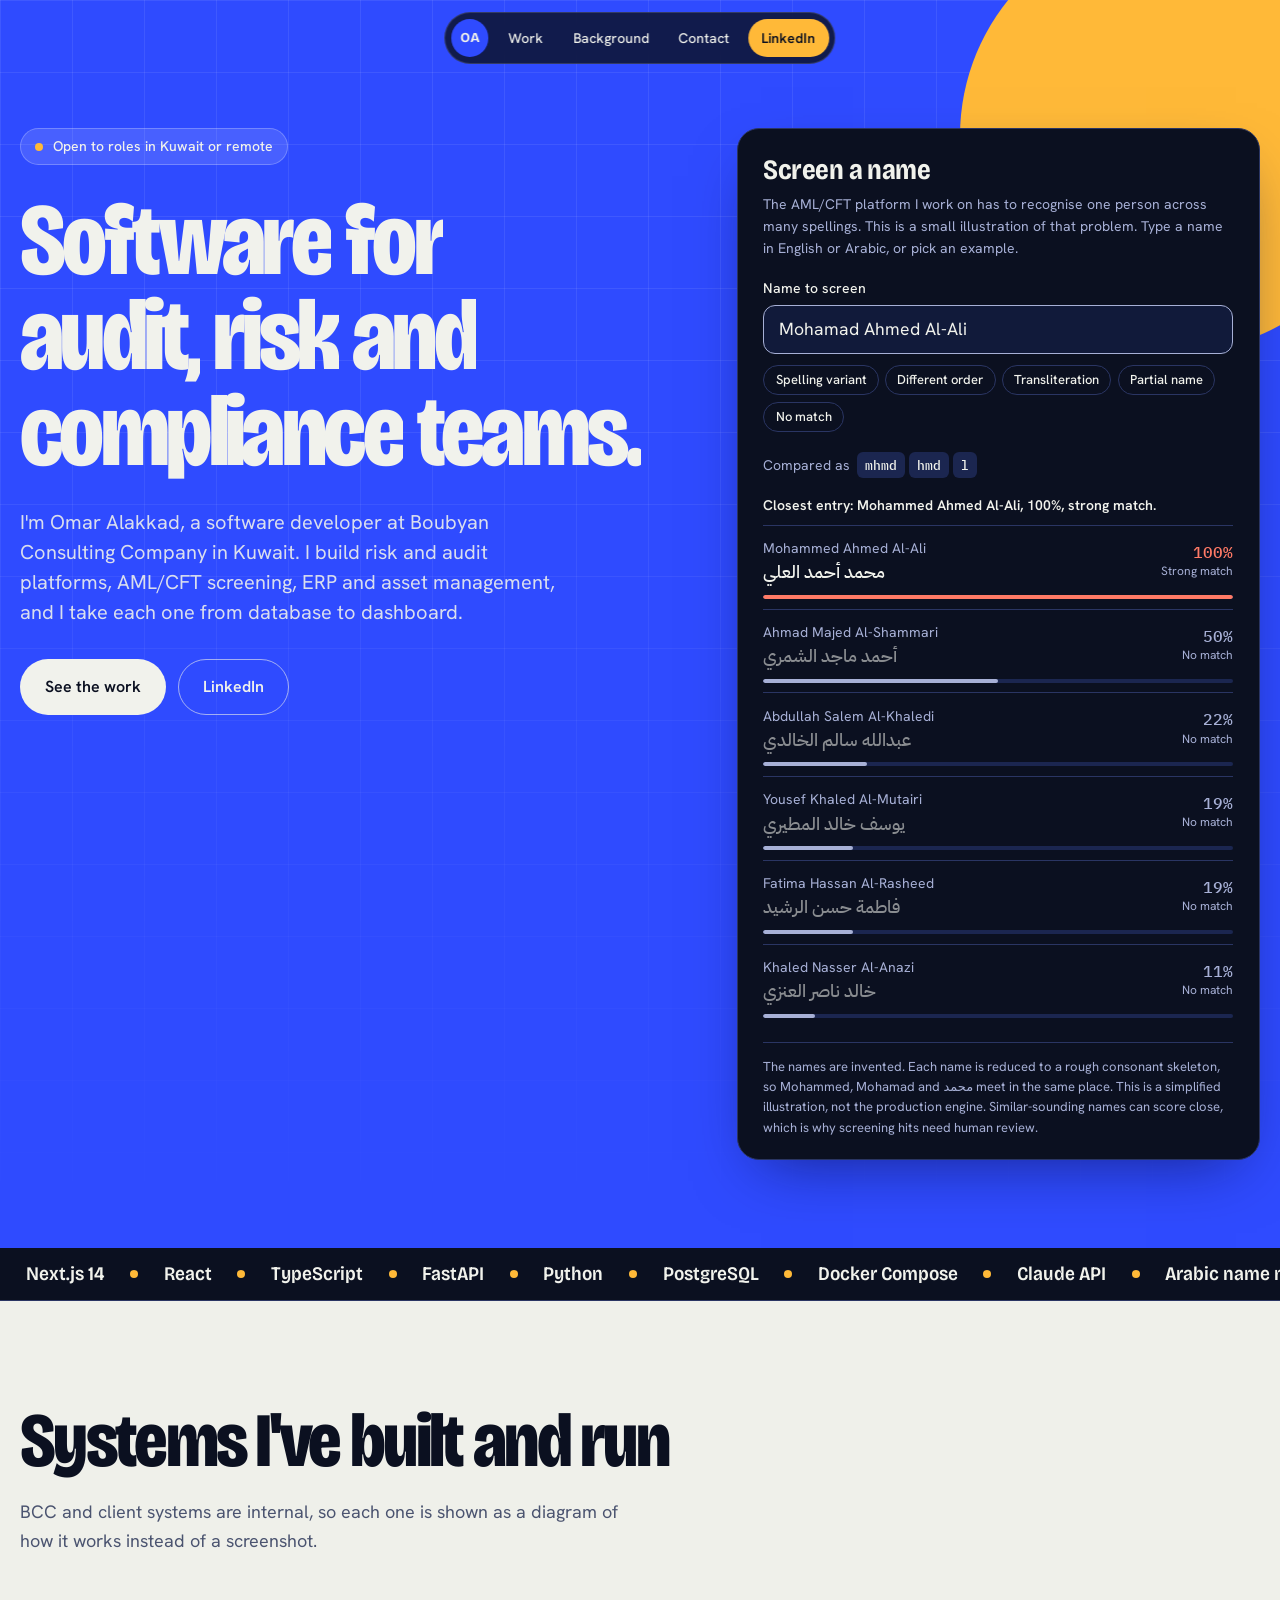
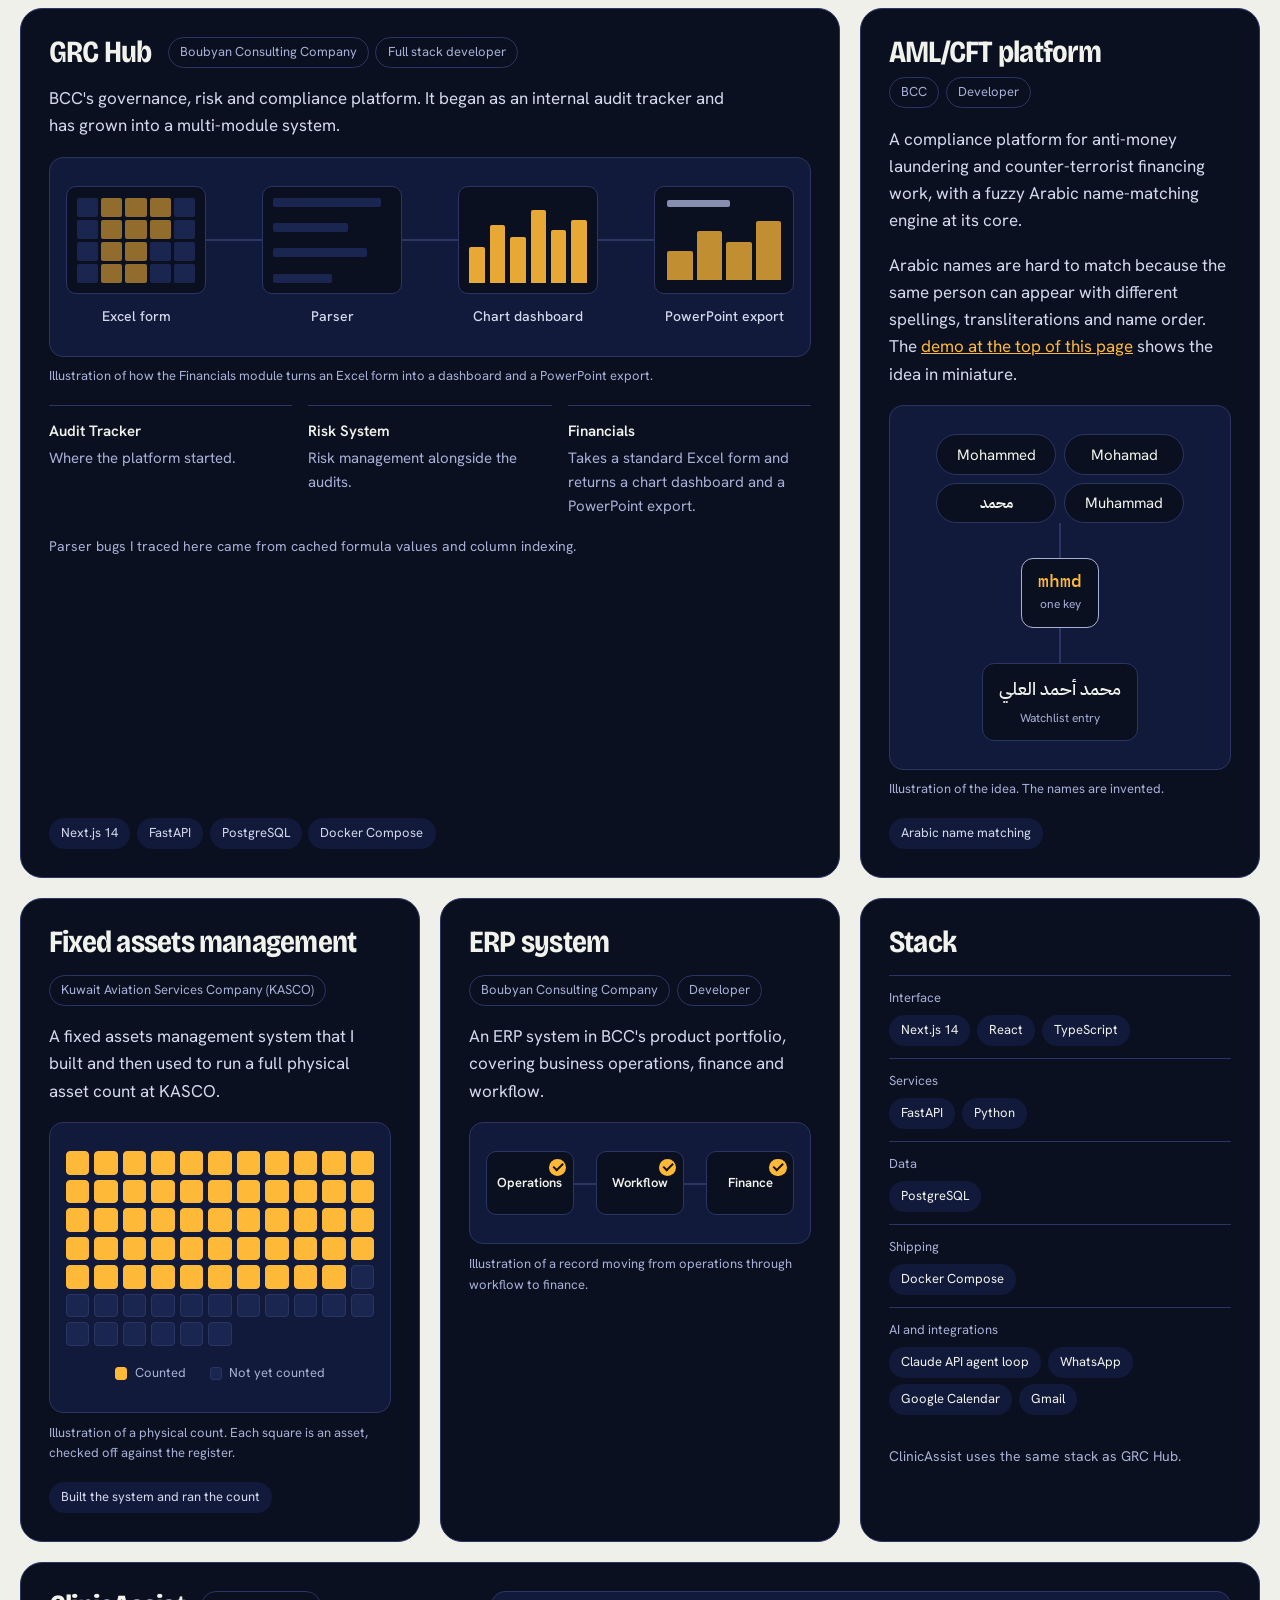
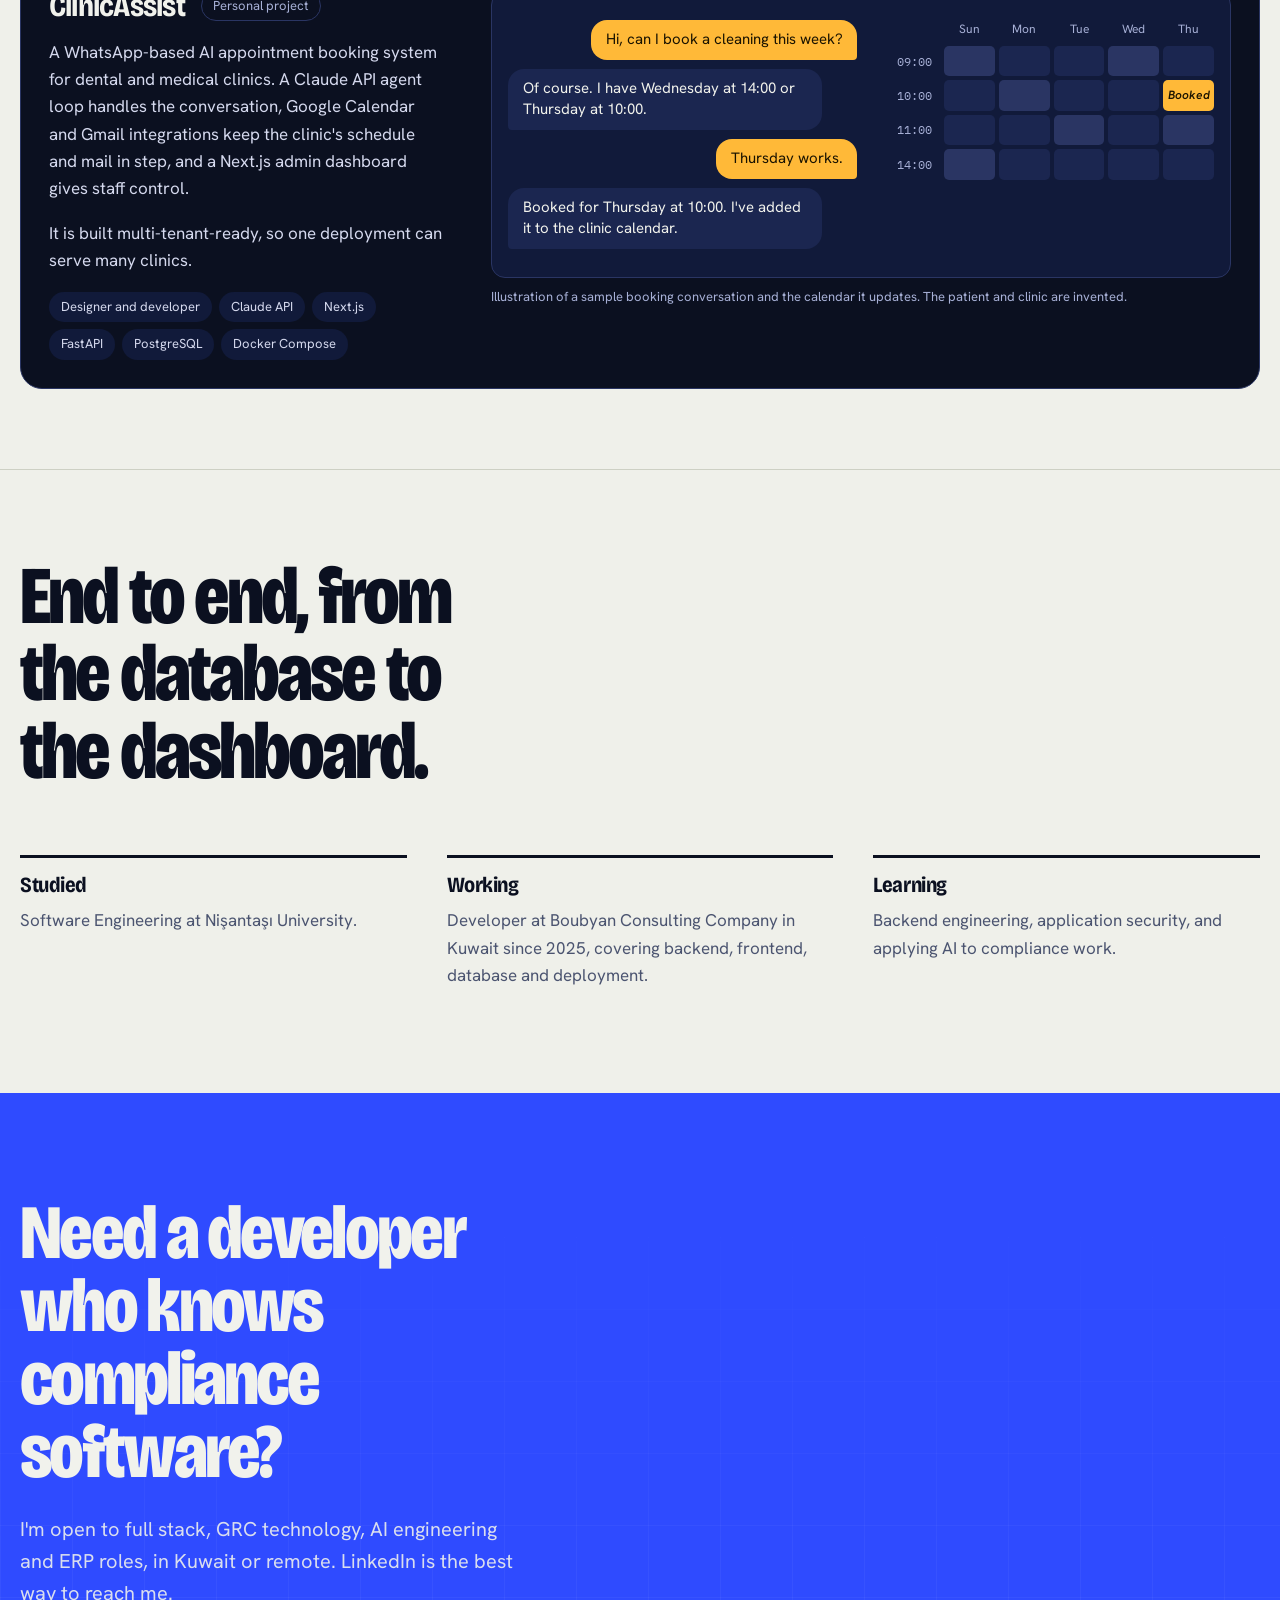
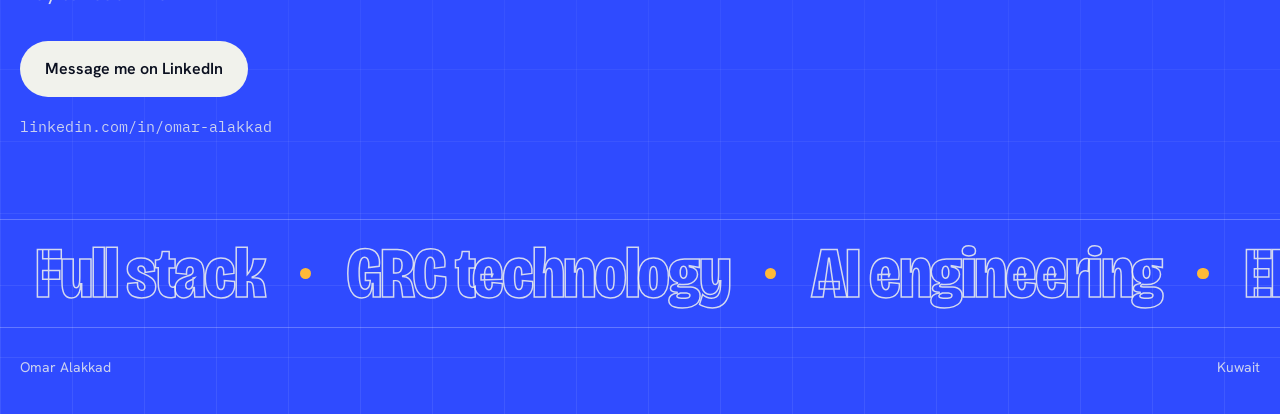
==== index.html @ ce021f5a "Add portfolio site Co-Authored-By: Claude Sonnet 5.5 <noreply@anthropic.com> Claude-Session: https:/" ====
<!doctype html>
<html lang="en">
<head>
<meta charset="utf-8">
<meta name="viewport" content="width=device-width, initial-scale=1, viewport-fit=cover">
<title>Omar Alakkad</title>
<meta name="description" content="Omar Alakkad is a software developer in Kuwait building audit, risk, compliance, AML/CFT and ERP systems.">
<meta property="og:title" content="Omar Alakkad">
<meta property="og:description" content="Software for audit, risk and compliance teams.">
<meta property="og:type" content="website">
<meta name="theme-color" content="#2F4BFF">
<link rel="preconnect" href="https://fonts.googleapis.com">
<link rel="preconnect" href="https://fonts.gstatic.com" crossorigin>
<link href="https://fonts.googleapis.com/css2?family=Bricolage+Grotesque:opsz,wdth,wght@12..96,75..100,200..800&family=Hanken+Grotesk:wght@400;500;600&family=IBM+Plex+Mono:wght@400;500&family=IBM+Plex+Sans+Arabic:wght@400;500&display=swap" rel="stylesheet">
<style>
/* Layout concept: colour-blocked sections. Cobalt hero with oversized type and one amber sun,
   a paper work section holding a bento grid of dark project cards, each with a live diagram,
   then cobalt again for contact. A committed single look, so every colour is set explicitly. */
:root {
  --cobalt: #2F4BFF;
  --ink: #0B1020;
  --paper: #EFF0EA;
  --sun: #FFB938;
  --pg-ink-2: #4B5470;
  --pg-rule: #CDD0C4;
  --on-cobalt: #F1F2EC;

  /* dark surface tokens used inside cards and the demo panel */
  --s0: #0B1020;
  --s1: #111A3A;
  --s2: #1B2650;
  --line: #2A3563;
  --fg: #F1F2EC;
  --fg-soft: #D5D9EE;
  --fg2: #A7B0D6;
  --hi: #FFB938;
  --on-hi: #1A1300;
  --alert: #FF7A66;
  --warn: #FFB938;

  --f-display: "Bricolage Grotesque", "Arial Narrow", system-ui, sans-serif;
  --f-body: "Hanken Grotesk", system-ui, -apple-system, "Segoe UI", sans-serif;
  --f-ar: "IBM Plex Sans Arabic", "Segoe UI", Tahoma, sans-serif;
  --f-data: "IBM Plex Mono", ui-monospace, "SF Mono", Menlo, monospace;

  --t-hero: clamp(3rem, 8vw, 7.1rem);
  --t-h2: clamp(2.4rem, 6vw, 5rem);
  --t-h3: clamp(1.6rem, 2.4vw, 2.2rem);
  color-scheme: light;
}

* { box-sizing: border-box; }
html { scroll-behavior: smooth; }
body {
  margin: 0;
  padding: 0;
  background: var(--paper);
  color: var(--ink);
  font: 400 1.0625rem/1.6 var(--f-body);
  -webkit-text-size-adjust: 100%;
  overflow-x: hidden;
}
body::before { content: ""; position: fixed; inset: 0 0 auto; height: env(safe-area-inset-top, 0px); z-index: 25; background: var(--ink); }
.wrap { max-width: 1272px; margin-inline: auto; padding-left: max(16px, env(safe-area-inset-left, 0px)); padding-right: max(16px, env(safe-area-inset-right, 0px)); }
h1, h2, h3 { margin: 0; font-family: var(--f-display); font-weight: 700; font-stretch: 85%; letter-spacing: -0.03em; text-wrap: balance; }
p { margin: 0; }
a { color: inherit; }
:focus-visible { outline: 3px solid var(--sun); outline-offset: 3px; border-radius: 4px; }
section[id], header[id] { scroll-margin-top: 5rem; }
.dk { color-scheme: dark; }

/* progress + nav */
.prog { position: fixed; top: env(safe-area-inset-top, 0px); left: 0; right: 0; height: 3px; z-index: 40; pointer-events: none; }
.prog i { display: block; width: 100%; height: 100%; background: var(--sun); transform-origin: left; transform: scaleX(0); }
.nav { position: fixed; z-index: 30; top: calc(env(safe-area-inset-top, 0px) + 12px); left: 50%; transform: translateX(-50%); display: flex; align-items: center; gap: 0.15rem; padding: 0.35rem; max-width: calc(100vw - 24px); border-radius: 999px; background: rgba(11, 16, 32, 0.8); -webkit-backdrop-filter: blur(14px); backdrop-filter: blur(14px); border: 1px solid rgba(255, 255, 255, 0.14); }
.nav a { padding: 0.5rem 0.85rem; border-radius: 999px; color: var(--on-cobalt); font-size: 0.875rem; font-weight: 500; text-decoration: none; white-space: nowrap; transition: background 0.15s ease; }
.nav a:hover { background: rgba(255, 255, 255, 0.12); }
.nav .logo { display: grid; place-items: center; width: 2.35rem; height: 2.35rem; padding: 0; margin-right: 0.25rem; background: var(--cobalt); font: 700 0.85rem var(--f-display); letter-spacing: 0; }
.nav .nav-cta { background: var(--sun); color: var(--ink); font-weight: 600; margin-left: 0.15rem; }
.nav .nav-cta:hover { background: #FFC85F; }

/* hero */
.hero { position: relative; overflow: hidden; background: var(--cobalt); color: var(--on-cobalt); padding-block: 8rem 5.5rem; }
.hero::before { content: ""; position: absolute; inset: 0; background-image: linear-gradient(rgba(255, 255, 255, 0.08) 1px, transparent 1px), linear-gradient(90deg, rgba(255, 255, 255, 0.08) 1px, transparent 1px); background-size: 72px 72px; -webkit-mask-image: linear-gradient(to bottom, #000 30%, transparent 100%); mask-image: linear-gradient(to bottom, #000 30%, transparent 100%); }
.sun { position: absolute; right: -7rem; top: -5rem; width: 27rem; height: 27rem; border-radius: 50%; background: var(--sun); }
.hero-in { position: relative; display: grid; grid-template-columns: minmax(0, 1.2fr) minmax(0, 0.95fr); gap: 3rem 3.5rem; align-items: start; }
.status { display: inline-flex; align-items: center; gap: 0.6rem; margin-bottom: 1.75rem; padding: 0.4rem 0.9rem; border-radius: 999px; background: rgba(255, 255, 255, 0.12); border: 1px solid rgba(255, 255, 255, 0.24); font-size: 0.875rem; font-weight: 500; }
.status i { width: 8px; height: 8px; border-radius: 50%; background: var(--sun); }
.h1 { font-size: var(--t-hero); font-weight: 800; font-stretch: 80%; line-height: 0.93; letter-spacing: -0.035em; }
.h1 .w { display: inline-block; overflow: hidden; vertical-align: top; padding-bottom: 0.08em; margin-bottom: -0.08em; }
.h1 .w > span { display: inline-block; }
.lede { margin-top: 1.75rem; max-width: 34rem; font-size: 1.25rem; line-height: 1.5; color: rgba(241, 242, 236, 0.88); }
.cta { display: flex; flex-wrap: wrap; gap: 0.75rem; margin-top: 2rem; }
.btn { display: inline-block; padding: 0.9rem 1.5rem; border-radius: 999px; font-weight: 600; font-size: 1rem; text-decoration: none; border: 1.5px solid transparent; transition: transform 0.15s ease, background 0.15s ease; }
.btn:hover { transform: translateY(-3px); }
.btn.solid { background: var(--on-cobalt); color: var(--ink); }
.btn.solid:hover { background: var(--sun); }
.btn.line { border-color: rgba(241, 242, 236, 0.6); color: var(--on-cobalt); }
.btn.line:hover { background: rgba(255, 255, 255, 0.14); }

/* screening panel */
.panel { position: relative; background: var(--s0); color: var(--fg); border: 1px solid var(--line); border-radius: 22px; padding: 1.6rem 1.6rem 1.3rem; min-width: 0; box-shadow: 0 24px 60px -24px rgba(5, 10, 60, 0.6); }
.panel h2 { font-size: 1.75rem; line-height: 1.1; letter-spacing: -0.02em; }
.panel .intro { margin-top: 0.55rem; font-size: 0.875rem; color: var(--fg2); line-height: 1.55; }
.panel label { display: block; margin-top: 1.1rem; font-size: 0.875rem; font-weight: 500; }
.panel input[type="text"] { display: block; width: 100%; margin-top: 0.35rem; padding: 0.75rem 0.9rem; font: 400 1.1rem/1.3 var(--f-body); color: var(--fg); background: var(--s1); border: 1px solid var(--fg2); border-radius: 12px; }
.chips { display: flex; flex-wrap: wrap; gap: 0.4rem; margin-top: 0.7rem; }
.chip { font: 500 0.8125rem/1.2 var(--f-body); padding: 0.4rem 0.7rem; color: var(--fg); background: transparent; border: 1px solid var(--line); border-radius: 999px; cursor: pointer; transition: background 0.15s ease, border-color 0.15s ease; }
.chip:hover { background: var(--s2); border-color: var(--fg2); }
.keys { margin-top: 1.1rem; font-size: 0.875rem; color: var(--fg2); display: flex; flex-wrap: wrap; align-items: center; gap: 0.35rem 0.4rem; min-height: 1.9rem; }
.keys code { font: 500 0.8125rem/1 var(--f-data); color: var(--fg); background: var(--s2); padding: 0.3rem 0.5rem; border-radius: 6px; }
.sum { margin-top: 0.9rem; font-size: 0.875rem; font-weight: 600; min-height: 1.4rem; }
.results { list-style: none; margin: 0.5rem 0 0; padding: 0; display: flex; flex-direction: column; }
.row { --tier: var(--fg2); display: grid; grid-template-columns: minmax(0, 1fr) auto; gap: 0.1rem 1rem; padding-block: 0.7rem 0.6rem; border-top: 1px solid var(--line); }
.row.t-strong { --tier: var(--alert); }
.row.t-possible { --tier: var(--warn); }
.row .who { min-width: 0; }
.row .en { display: block; font-size: 0.875rem; color: var(--fg2); overflow-wrap: anywhere; }
.row .ar { display: block; font: 500 1.15rem/1.5 var(--f-ar); text-align: left; transition: opacity 0.2s ease; }
.row .sc { display: flex; flex-direction: column; align-items: flex-end; justify-content: center; text-align: right; }
.row .sc b { font: 500 1rem/1.2 var(--f-data); font-variant-numeric: tabular-nums; color: var(--tier); }
.row .sc span { font-size: 0.75rem; color: var(--fg2); white-space: nowrap; }
.row .bar { grid-column: 1 / -1; height: 4px; margin-top: 0.4rem; background: var(--s2); border-radius: 2px; overflow: hidden; }
.row .bar i { display: block; height: 100%; background: var(--tier); border-radius: 2px; transition: width 0.3s ease; }
.row.t-none .ar { opacity: 0.55; }
.note { margin-top: 0.9rem; padding-top: 0.9rem; border-top: 1px solid var(--line); font-size: 0.8125rem; line-height: 1.55; color: var(--fg2); }

/* stack marquee */
.marq { overflow: hidden; background: var(--ink); color: var(--on-cobalt); border-bottom: 1px solid var(--line); }
.marq-track { display: flex; width: max-content; }
.marq-track ul { display: flex; margin: 0; padding: 0; list-style: none; }
.marq li { display: flex; align-items: center; gap: 1.6rem; padding: 1.05rem 0 1.05rem 1.6rem; font: 600 1.2rem/1 var(--f-display); font-stretch: 90%; white-space: nowrap; }
.marq li::after { content: ""; width: 0.5rem; height: 0.5rem; border-radius: 50%; background: var(--sun); }

/* work */
.work { padding-block: 6.5rem 5rem; background: var(--paper); }
.big { font-size: var(--t-h2); line-height: 0.95; font-weight: 800; font-stretch: 80%; letter-spacing: -0.035em; }
.work .sect-note { margin-top: 1.25rem; max-width: 38rem; font-size: 1.125rem; color: var(--pg-ink-2); }
.bento { display: grid; grid-template-columns: repeat(12, minmax(0, 1fr)); gap: 1.25rem; margin-top: 3.25rem; }
.card { grid-column: span 4; position: relative; overflow: hidden; display: flex; flex-direction: column; gap: 1.1rem; padding: 1.75rem; border-radius: 22px; background: var(--s0); color: var(--fg); border: 1px solid var(--line); transition: transform 0.25s ease, border-color 0.25s ease; }
.card:hover { transform: translateY(-4px); border-color: var(--fg2); }
.card::before { content: ""; position: absolute; inset: 0; pointer-events: none; opacity: 0; transition: opacity 0.3s ease; background: radial-gradient(420px circle at var(--mx, 50%) var(--my, 0%), rgba(255, 185, 56, 0.14), transparent 62%); }
.card:hover::before { opacity: 1; }
.card > * { position: relative; }
.c-grc { grid-column: span 8; }
.c-clinic { grid-column: span 12; display: grid; grid-template-columns: minmax(0, 0.8fr) minmax(0, 1.5fr); gap: 2rem 3rem; align-items: start; }
.c-head { display: flex; flex-wrap: wrap; align-items: center; gap: 0.6rem 1rem; }
.card h3 { font-size: var(--t-h3); line-height: 1; font-weight: 700; letter-spacing: -0.025em; }
.tags { list-style: none; margin: 0; padding: 0; display: flex; flex-wrap: wrap; gap: 0.4rem; }
.tags li { padding: 0.25rem 0.7rem; border-radius: 999px; border: 1px solid var(--line); font-size: 0.8125rem; color: var(--fg2); }
.tags.built { margin-top: auto; }
.tags.built li { color: var(--fg-soft); background: var(--s1); border-color: transparent; }
.c-desc { color: var(--fg-soft); max-width: 44rem; }
.c-note { font-size: 0.875rem; color: var(--fg2); }
.mods { list-style: none; margin: 0; padding: 0; display: grid; grid-template-columns: repeat(3, minmax(0, 1fr)); gap: 1rem; }
.mods li { padding-top: 0.8rem; border-top: 1px solid var(--line); font-size: 0.9375rem; color: var(--fg2); }
.mods strong { display: block; margin-bottom: 0.2rem; color: var(--fg); font-weight: 600; }
.c-clinic .c-left { display: flex; flex-direction: column; gap: 1.1rem; min-height: 100%; }
.st { margin: 0; }
.st div { padding-block: 0.75rem; border-top: 1px solid var(--line); }
.st dt { font-size: 0.8125rem; color: var(--fg2); margin-bottom: 0.4rem; }
.st dd { margin: 0; }
.st .tags li { color: var(--fg); background: var(--s1); border-color: transparent; }

/* illustrations (inside dark cards) */
.viz { margin: 0; }
.viz-stage { background: var(--s1); border: 1px solid var(--line); border-radius: 14px; padding: 1.75rem 1rem; overflow: hidden; }
.viz figcaption { margin-top: 0.6rem; font-size: 0.8125rem; color: var(--fg2); }

.pipe { --dx: calc(3.5rem - 8px); --dy: 0px; display: flex; align-items: flex-start; justify-content: center; margin-inline: auto; }
.pn { flex: 1 1 0; min-width: 0; display: flex; flex-direction: column; align-items: center; gap: 0.7rem; }
.pn b { font-weight: 500; font-size: 0.875rem; text-align: center; color: var(--fg-soft); }
.art { position: relative; overflow: hidden; width: 100%; max-width: 10rem; height: 6.75rem; background: var(--s0); border: 1px solid var(--line); border-radius: 10px; padding: 0.65rem; }
.wire { flex: 0 0 3.5rem; height: 2px; margin-top: 3.3rem; background: var(--line); position: relative; }
.wire::after, .hop::after { content: ""; position: absolute; left: 0; top: -3px; width: 8px; height: 8px; border-radius: 50%; background: var(--hi); opacity: 0; }
.xl { display: grid; grid-template-columns: repeat(5, 1fr); grid-auto-rows: 1fr; gap: 3px; }
.xl i { background: var(--s2); border-radius: 2px; }
.xl i.f { background: var(--hi); opacity: 0.55; }
.parse { display: flex; flex-direction: column; justify-content: space-between; }
.parse span { display: block; height: 9px; border-radius: 2px; background: var(--s2); }
.parse span:nth-child(1) { width: 92%; }
.parse span:nth-child(2) { width: 64%; }
.parse span:nth-child(3) { width: 80%; }
.parse span:nth-child(4) { width: 50%; }
.parse em { position: absolute; left: 0; right: 0; top: 0; height: 2px; background: var(--hi); opacity: 0; box-shadow: 0 0 12px var(--hi); }
.dash { display: flex; align-items: flex-end; gap: 5px; }
.dash span { flex: 1; height: var(--h); background: var(--hi); opacity: 0.9; border-radius: 2px 2px 0 0; transform-origin: bottom; }
.slide { display: flex; flex-direction: column; gap: 7px; padding: 0.8rem 0.75rem; }
.slide u { display: block; height: 7px; width: 55%; background: var(--fg2); opacity: 0.8; border-radius: 2px; text-decoration: none; }
.slide .mini { flex: 1; display: flex; align-items: flex-end; gap: 4px; }
.slide .mini span { flex: 1; background: var(--hi); opacity: 0.75; border-radius: 2px 2px 0 0; }
.stage-art { display: grid; place-items: center; height: 4.5rem; font-weight: 600; font-size: 0.95rem; color: var(--fg); }
.pipe.erp .wire { margin-top: 2.2rem; }
.tick { position: absolute; top: 0.4rem; right: 0.4rem; width: 1.1rem; height: 1.1rem; border-radius: 50%; background: var(--hi); }
.tick::after { content: ""; position: absolute; left: 0.37rem; top: 0.17rem; width: 0.28rem; height: 0.52rem; border: solid var(--on-hi); border-width: 0 2px 2px 0; transform: rotate(45deg); }

.conv { --dx: calc(3.5rem - 8px); --dy: 0px; display: flex; align-items: center; justify-content: center; }
.vars { list-style: none; margin: 0; padding: 0; display: flex; flex-direction: column; gap: 0.5rem; }
.vars li { min-width: 7.5rem; padding: 0.45rem 0.8rem; border: 1px solid var(--line); border-radius: 999px; background: var(--s0); text-align: center; font-size: 0.9375rem; }
.vars li[lang="ar"] { font-family: var(--f-ar); font-weight: 500; }
.hop { flex: 0 0 3.5rem; height: 2px; background: var(--line); position: relative; }
.keybox, .rec { padding: 0.75rem 1rem; border: 1px solid var(--line); border-radius: 12px; background: var(--s0); text-align: center; }
.keybox { border-color: var(--fg2); }
.keybox code { display: block; font: 500 1.15rem/1 var(--f-data); color: var(--hi); }
.keybox small, .rec small { display: block; margin-top: 0.35rem; font-size: 0.75rem; color: var(--fg2); }
.rec span { font: 500 1.15rem/1.4 var(--f-ar); }
.conv.v { --dx: 0px; --dy: calc(2.2rem - 8px); flex-direction: column; align-items: center; }
.conv.v .hop { flex: 0 0 2.2rem; width: 2px; height: 2.2rem; }
.conv.v .hop::after { left: -3px; top: 0; }
.conv.v .vars { flex-direction: row; flex-wrap: wrap; justify-content: center; }

.count { display: grid; grid-template-columns: repeat(auto-fill, minmax(1.35rem, 1fr)); gap: 5px; margin-inline: auto; }
.count i { aspect-ratio: 1; border-radius: 4px; background: var(--s2); border: 1px solid var(--line); }
.count i.d { background: var(--hi); border-color: var(--hi); }
.legend { display: flex; flex-wrap: wrap; justify-content: center; gap: 0.5rem 1.5rem; margin-top: 1.1rem; font-size: 0.8125rem; color: var(--fg2); }
.legend span { display: inline-flex; align-items: center; gap: 0.45rem; }
.legend i { width: 0.8rem; height: 0.8rem; border-radius: 3px; background: var(--s2); border: 1px solid var(--line); }
.legend i.d { background: var(--hi); border-color: var(--hi); }

.chatwrap { display: grid; grid-template-columns: minmax(0, 1.1fr) minmax(0, 1fr); gap: 1.75rem 2.5rem; align-items: start; }
.chat { list-style: none; margin: 0; padding: 0; display: flex; flex-direction: column; gap: 0.55rem; }
.chat li { max-width: 90%; padding: 0.6rem 0.9rem; border-radius: 16px; font-size: 0.9375rem; line-height: 1.4; }
.chat .me { align-self: flex-end; background: var(--hi); color: var(--on-hi); border-bottom-right-radius: 4px; }
.chat .bot { align-self: flex-start; background: var(--s2); color: var(--fg); border-bottom-left-radius: 4px; }
.week { display: grid; grid-template-columns: 2.7rem repeat(5, minmax(0, 1fr)); gap: 4px; font-size: 0.75rem; }
.week .h { padding-bottom: 0.2rem; text-align: center; color: var(--fg2); }
.week .t { display: flex; align-items: center; color: var(--fg2); font-family: var(--f-data); }
.week .c { height: 1.9rem; border-radius: 5px; background: var(--s2); }
.week .c.x { background: var(--line); }
.week .c.slot { display: grid; place-items: center; background: var(--hi); color: var(--on-hi); font-weight: 600; }

/* background */
.about { padding-block: 5.5rem 6.5rem; background: var(--paper); border-top: 1px solid var(--pg-rule); }
.statement { max-width: 17ch; font-size: clamp(2.4rem, 6.4vw, 5.4rem); line-height: 0.95; font-weight: 800; font-stretch: 80%; letter-spacing: -0.035em; }
.facts3 { display: grid; grid-template-columns: repeat(3, minmax(0, 1fr)); gap: 2rem 2.5rem; margin: 4rem 0 0; }
.facts3 div { padding-top: 1rem; border-top: 3px solid var(--ink); }
.facts3 dt { font: 700 1.35rem/1.1 var(--f-display); font-stretch: 85%; letter-spacing: -0.02em; }
.facts3 dd { margin: 0.6rem 0 0; max-width: 24rem; color: var(--pg-ink-2); }

/* contact */
.contact { position: relative; overflow: hidden; background: var(--cobalt); color: var(--on-cobalt); padding-top: 6.5rem; }
.contact::before { content: ""; position: absolute; inset: 0; background-image: linear-gradient(rgba(255, 255, 255, 0.08) 1px, transparent 1px), linear-gradient(90deg, rgba(255, 255, 255, 0.08) 1px, transparent 1px); background-size: 72px 72px; -webkit-mask-image: linear-gradient(to top, #000 10%, transparent 90%); mask-image: linear-gradient(to top, #000 10%, transparent 90%); }
.contact .wrap { position: relative; }
.contact .big { max-width: 15ch; }
.contact .sub { margin-top: 1.5rem; max-width: 32rem; font-size: 1.25rem; color: rgba(241, 242, 236, 0.88); }
.contact .cta { margin-top: 2rem; }
.contact .url { margin-top: 1.1rem; font-family: var(--f-data); font-size: 0.9375rem; color: rgba(241, 242, 236, 0.8); overflow-wrap: anywhere; }
.roles { position: relative; margin-top: 5rem; overflow: hidden; background: transparent; border-block: 1px solid rgba(255, 255, 255, 0.25); }
.roles li { padding: 1.1rem 0 1.1rem 2.2rem; gap: 2.2rem; font-weight: 800; font-size: clamp(2.2rem, 6vw, 4.5rem); font-stretch: 80%; letter-spacing: -0.03em; color: transparent; -webkit-text-stroke: 1.5px rgba(241, 242, 236, 0.85); }
.roles li::after { width: 0.7rem; height: 0.7rem; }
.foot { position: relative; padding-block: 1.75rem 2.25rem; display: flex; flex-wrap: wrap; justify-content: space-between; gap: 0.5rem 2rem; font-size: 0.875rem; color: rgba(241, 242, 236, 0.8); }

/* scroll reveal: resting state is visible; JS only dims what is below the fold */
.rv { transition: opacity 0.7s ease, transform 0.7s cubic-bezier(0.2, 0.7, 0.2, 1); }
.rv.pre { opacity: 0; transform: translateY(26px); }

@media (max-width: 1000px) {
  .hero { padding-block: 7rem 4rem; }
  .hero-in { grid-template-columns: minmax(0, 1fr); gap: 2.5rem; }
  .sun { width: 14rem; height: 14rem; right: -4.5rem; top: -4.5rem; }
  .c-clinic { grid-template-columns: minmax(0, 1fr); }
}
@media (max-width: 900px) {
  .card, .c-grc, .c-clinic { grid-column: 1 / -1; }
  .work { padding-block: 4.5rem 3.5rem; }
  .facts3 { grid-template-columns: minmax(0, 1fr); gap: 1.75rem; margin-top: 3rem; }
  .about { padding-block: 4rem 4.5rem; }
  .chatwrap { grid-template-columns: minmax(0, 1fr); }
}
@media (max-width: 700px) {
  .mods { grid-template-columns: minmax(0, 1fr); gap: 0.6rem; }
  .pipe { --dx: 0px; --dy: calc(2.2rem - 8px); flex-direction: column; align-items: center; }
  .pn { flex: none; width: 100%; }
  .art { max-width: 13rem; }
  .wire { flex: 0 0 2.2rem; width: 2px; height: 2.2rem; margin: 0 !important; }
  .wire::after { left: -3px; top: 0; }
  .conv { --dx: 0px; --dy: calc(2.2rem - 8px); flex-direction: column; align-items: center; }
  .conv .hop { flex: 0 0 2.2rem; width: 2px; height: 2.2rem; }
  .conv .hop::after { left: -3px; top: 0; }
  .vars { flex-direction: row; flex-wrap: wrap; justify-content: center; }
  .card { padding: 1.4rem 1.2rem; }
  .viz-stage { padding: 1.4rem 0.8rem; }
}
@media (min-width: 701px) {
  .pipe.sm { --dx: calc(1.4rem - 8px); }
  .pipe.sm .wire { flex: 0 0 1.4rem; margin-top: 2rem; }
  .pipe.sm .stage-art { height: 4rem; font-size: 0.8125rem; }
}
@media (max-width: 560px) {
  .nav a { padding: 0.5rem 0.65rem; }
  .nav .hide-s { display: none; }
  .panel { padding: 1.2rem 1rem 1rem; border-radius: 18px; }
  .status { font-size: 0.8125rem; }
  .sun { width: 10rem; height: 10rem; right: -3.5rem; top: -3.5rem; }
}

/* motion: only for viewers who have not asked for less */
@media (prefers-reduced-motion: no-preference) {
  .h1 .w > span { animation: wordUp 0.95s cubic-bezier(0.2, 0.8, 0.2, 1) backwards; animation-delay: calc(var(--n) * 80ms + 120ms); }
  .status, .lede, .cta, .hero .panel { animation: rise 0.9s cubic-bezier(0.2, 0.7, 0.2, 1) backwards; }
  .status { animation-delay: 0.05s; }
  .lede { animation-delay: 0.55s; }
  .cta { animation-delay: 0.68s; }
  .hero .panel { animation-delay: 0.45s; }
  .status i { animation: ping 2.2s infinite; }
  .sun { animation: bob 9s ease-in-out infinite; }
  .marq-track { animation: marq 42s linear infinite; }
  .marq:hover .marq-track { animation-play-state: paused; }
  .roles .marq-track { animation: marqR 55s linear infinite; }

  .live .xl i { animation: cell 7s infinite; animation-delay: calc(var(--i) * 45ms); }
  .live .wire.a::after { animation: dotA 7s infinite; }
  .live .wire.b::after { animation: dotB 7s infinite; }
  .live .wire.c::after { animation: dotC 7s infinite; }
  .live .parse em { animation: scan 7s infinite; }
  .live .dash span { animation: grow 7s infinite; animation-delay: calc(var(--r) * 60ms); }
  .live .slide > *, .live .slide .mini span { animation: slideIn 7s infinite; }
  .live .tick.t1 { animation: tk1 7s infinite; }
  .live .tick.t2 { animation: tk2 7s infinite; }
  .live .tick.t3 { animation: tk3 7s infinite; }
  .live .vars li { animation: varOn 4.8s infinite; animation-delay: calc(var(--i) * 1.2s); }
  .live .hop.h1::after { animation: hop4 4.8s infinite; }
  .live .hop.h2::after { animation: hopEnd 4.8s infinite; }
  .live .keybox { animation: keyP 4.8s infinite; }
  .live .rec { animation: recOn 4.8s infinite; }
  .live .count i { animation: tickOff 9s infinite; animation-delay: calc(var(--i) * 80ms); }
  .live .chat li:nth-child(1) { animation: b1 12s infinite; }
  .live .chat li:nth-child(2) { animation: b2 12s infinite; }
  .live .chat li:nth-child(3) { animation: b3 12s infinite; }
  .live .chat li:nth-child(4) { animation: b4 12s infinite; }
  .live .week .slot { animation: slotOn 12s infinite; }
}
@keyframes wordUp { from { transform: translateY(108%); } }
@keyframes rise { from { opacity: 0; transform: translateY(18px); } }
@keyframes ping { 0% { box-shadow: 0 0 0 0 rgba(255, 185, 56, 0.7); } 70%, 100% { box-shadow: 0 0 0 10px rgba(255, 185, 56, 0); } }
@keyframes bob { 0%, 100% { transform: translateY(0); } 50% { transform: translateY(14px); } }
@keyframes marq { to { transform: translateX(-50%); } }
@keyframes marqR { from { transform: translateX(-50%); } to { transform: translateX(0); } }

@keyframes cell { 0% { background: var(--s2); opacity: 1; } 6%, 40% { background: var(--hi); opacity: 0.85; } 55%, 100% { background: var(--s2); opacity: 1; } }
@keyframes dotA { 0%, 12% { opacity: 0; transform: translate(0, 0); } 13% { opacity: 1; } 26% { opacity: 1; transform: translate(var(--dx), var(--dy)); } 27%, 100% { opacity: 0; transform: translate(var(--dx), var(--dy)); } }
@keyframes dotB { 0%, 42% { opacity: 0; transform: translate(0, 0); } 43% { opacity: 1; } 54% { opacity: 1; transform: translate(var(--dx), var(--dy)); } 55%, 100% { opacity: 0; transform: translate(var(--dx), var(--dy)); } }
@keyframes dotC { 0%, 68% { opacity: 0; transform: translate(0, 0); } 69% { opacity: 1; } 80% { opacity: 1; transform: translate(var(--dx), var(--dy)); } 81%, 100% { opacity: 0; transform: translate(var(--dx), var(--dy)); } }
@keyframes scan { 0%, 24% { opacity: 0; top: 0; } 25% { opacity: 1; top: 0; } 42% { opacity: 1; top: calc(100% - 2px); } 43%, 100% { opacity: 0; top: calc(100% - 2px); } }
@keyframes grow { 0%, 50% { transform: scaleY(0.12); } 62%, 92% { transform: scaleY(1); } 100% { transform: scaleY(0.12); } }
@keyframes slideIn { 0%, 76% { opacity: 0.15; transform: translateY(4px); } 86%, 92% { opacity: 1; transform: none; } 100% { opacity: 0.15; transform: translateY(4px); } }
@keyframes tk1 { 0%, 4% { opacity: 0; transform: scale(0.4); } 9%, 90% { opacity: 1; transform: scale(1); } 96%, 100% { opacity: 0; transform: scale(0.4); } }
@keyframes tk2 { 0%, 26% { opacity: 0; transform: scale(0.4); } 31%, 90% { opacity: 1; transform: scale(1); } 96%, 100% { opacity: 0; transform: scale(0.4); } }
@keyframes tk3 { 0%, 54% { opacity: 0; transform: scale(0.4); } 59%, 90% { opacity: 1; transform: scale(1); } 96%, 100% { opacity: 0; transform: scale(0.4); } }
@keyframes varOn { 0% { border-color: var(--line); background: var(--s0); } 6%, 20% { border-color: var(--hi); background: var(--s2); } 28%, 100% { border-color: var(--line); background: var(--s0); } }
@keyframes hop4 {
  0%, 25%, 50%, 75% { opacity: 0; transform: translate(0, 0); }
  3%, 28%, 53%, 78% { opacity: 1; transform: translate(0, 0); }
  20%, 45%, 70%, 95% { opacity: 1; transform: translate(var(--dx), var(--dy)); }
  21%, 46%, 71%, 96% { opacity: 0; transform: translate(var(--dx), var(--dy)); }
}
@keyframes hopEnd { 0%, 86% { opacity: 0; transform: translate(0, 0); } 88% { opacity: 1; } 96% { opacity: 1; transform: translate(var(--dx), var(--dy)); } 97%, 100% { opacity: 0; transform: translate(var(--dx), var(--dy)); } }
@keyframes keyP {
  0%, 8%, 20%, 33%, 45%, 58%, 70%, 83%, 95%, 100% { box-shadow: 0 0 0 0 transparent; border-color: var(--fg2); }
  14%, 39%, 64%, 89% { box-shadow: 0 0 0 4px var(--s2); border-color: var(--hi); }
}
@keyframes recOn { 0%, 8% { border-color: var(--hi); } 20%, 90% { border-color: var(--line); } 98%, 100% { border-color: var(--hi); } }
@keyframes tickOff {
  0% { background: var(--s2); border-color: var(--line); transform: scale(1); }
  3% { background: var(--hi); border-color: var(--hi); transform: scale(1.2); }
  6%, 80% { background: var(--hi); border-color: var(--hi); transform: scale(1); }
  90%, 100% { background: var(--s2); border-color: var(--line); transform: scale(1); }
}
@keyframes b1 { 0%, 2% { opacity: 0; transform: translateY(8px) scale(0.96); } 6%, 92% { opacity: 1; transform: none; } 98%, 100% { opacity: 0; transform: translateY(8px) scale(0.96); } }
@keyframes b2 { 0%, 16% { opacity: 0; transform: translateY(8px) scale(0.96); } 20%, 92% { opacity: 1; transform: none; } 98%, 100% { opacity: 0; transform: translateY(8px) scale(0.96); } }
@keyframes b3 { 0%, 36% { opacity: 0; transform: translateY(8px) scale(0.96); } 40%, 92% { opacity: 1; transform: none; } 98%, 100% { opacity: 0; transform: translateY(8px) scale(0.96); } }
@keyframes b4 { 0%, 54% { opacity: 0; transform: translateY(8px) scale(0.96); } 58%, 92% { opacity: 1; transform: none; } 98%, 100% { opacity: 0; transform: translateY(8px) scale(0.96); } }
@keyframes slotOn { 0%, 62% { background: var(--s2); color: transparent; } 68%, 92% { background: var(--hi); color: var(--on-hi); } 98%, 100% { background: var(--s2); color: transparent; } }

@media (prefers-reduced-motion: reduce) {
  html { scroll-behavior: auto; }
  .marq { overflow-x: auto; }
  .marq-track > ul[aria-hidden="true"] { display: none; }
  .row .bar i, .btn, .card, .rv { transition: none; }
}
</style>
</head>
<body>
<div class="prog" aria-hidden="true"><i></i></div>

<nav class="nav" aria-label="Main">
  <a class="logo" href="#top" aria-label="Omar Alakkad, top of page">OA</a>
  <a href="#work">Work</a>
  <a class="hide-s" href="#background">Background</a>
  <a href="#contact">Contact</a>
  <a class="nav-cta" href="https://www.linkedin.com/in/omar-alakkad/">LinkedIn</a>
</nav>

<header class="hero" id="top">
  <div class="sun" aria-hidden="true"></div>
  <div class="wrap hero-in">
    <div class="hero-copy">
      <p class="status"><i></i>Open to roles in Kuwait or remote</p>
      <h1 class="h1">
        <span class="w"><span style="--n:0">Software</span></span>
        <span class="w"><span style="--n:1">for</span></span>
        <span class="w"><span style="--n:2">audit,</span></span>
        <span class="w"><span style="--n:3">risk</span></span>
        <span class="w"><span style="--n:4">and</span></span>
        <span class="w"><span style="--n:5">compliance</span></span>
        <span class="w"><span style="--n:6">teams.</span></span>
      </h1>
      <p class="lede">I'm Omar Alakkad, a software developer at Boubyan Consulting Company in Kuwait. I build risk and audit platforms, AML/CFT screening, ERP and asset management, and I take each one from database to dashboard.</p>
      <div class="cta">
        <a class="btn solid" href="#work">See the work</a>
        <a class="btn line" href="https://www.linkedin.com/in/omar-alakkad/">LinkedIn</a>
      </div>
    </div>

    <aside class="panel dk" id="screen" aria-labelledby="screen-h">
      <h2 id="screen-h">Screen a name</h2>
      <p class="intro">The AML/CFT platform I work on has to recognise one person across many spellings. This is a small illustration of that problem. Type a name in English or Arabic, or pick an example.</p>

      <label for="q">Name to screen</label>
      <input id="q" type="text" dir="auto" value="Mohamad Ahmed Al-Ali" autocomplete="off" spellcheck="false">

      <div class="chips" id="chips">
        <button type="button" class="chip" data-q="Mohamad Ahmed Al-Ali">Spelling variant</button>
        <button type="button" class="chip" data-q="Ali Ahmed Mohammed">Different order</button>
        <button type="button" class="chip" data-q="Abdallah Salim Al-Khaledi">Transliteration</button>
        <button type="button" class="chip" data-q="يوسف المطيري">Partial name</button>
        <button type="button" class="chip" data-q="Sara Johnson">No match</button>
      </div>

      <div class="keys" id="keys-wrap"><span>Compared as</span><span id="keys"></span></div>
      <p class="sum" id="sum" aria-live="off"></p>

      <ul class="results" id="results"></ul>

      <p class="note">The names are invented. Each name is reduced to a rough consonant skeleton, so Mohammed, Mohamad and محمد meet in the same place. This is a simplified illustration, not the production engine. Similar-sounding names can score close, which is why screening hits need human review.</p>
    </aside>
  </div>
</header>

<div class="marq" aria-label="Technologies I work with">
  <div class="marq-track">
    <ul>
      <li>Next.js 14</li><li>React</li><li>TypeScript</li><li>FastAPI</li><li>Python</li><li>PostgreSQL</li><li>Docker Compose</li><li>Claude API</li><li>Arabic name matching</li><li>GRC</li><li>AML/CFT</li><li>ERP</li>
    </ul>
  </div>
</div>

<main>
  <section class="work" id="work" aria-labelledby="work-h">
    <div class="wrap">
      <h2 class="big rv" id="work-h">Systems I've built and run</h2>
      <p class="sect-note rv">BCC and client systems are internal, so each one is shown as a diagram of how it works instead of a screenshot.</p>

      <div class="bento">

        <article class="card c-grc dk rv">
          <div class="c-head">
            <h3>GRC Hub</h3>
            <ul class="tags"><li>Boubyan Consulting Company</li><li>Full stack developer</li></ul>
          </div>
          <p class="c-desc">BCC's governance, risk and compliance platform. It began as an internal audit tracker and has grown into a multi-module system.</p>
          <figure class="viz">
            <div class="viz-stage">
              <div class="pipe" role="img" aria-label="Diagram: an Excel form is read by a parser, shown on a chart dashboard, and exported to PowerPoint.">
                <div class="pn"><div class="art xl" data-cells="20"></div><b>Excel form</b></div>
                <div class="wire a"></div>
                <div class="pn"><div class="art parse"><span></span><span></span><span></span><span></span><em></em></div><b>Parser</b></div>
                <div class="wire b"></div>
                <div class="pn"><div class="art dash"><span style="--h:42%;--r:0"></span><span style="--h:68%;--r:1"></span><span style="--h:54%;--r:2"></span><span style="--h:86%;--r:3"></span><span style="--h:62%;--r:4"></span><span style="--h:74%;--r:5"></span></div><b>Chart dashboard</b></div>
                <div class="wire c"></div>
                <div class="pn"><div class="art slide"><u></u><div class="mini"><span style="height:45%"></span><span style="height:75%"></span><span style="height:58%"></span><span style="height:90%"></span></div></div><b>PowerPoint export</b></div>
              </div>
            </div>
            <figcaption>Illustration of how the Financials module turns an Excel form into a dashboard and a PowerPoint export.</figcaption>
          </figure>
          <ul class="mods">
            <li><strong>Audit Tracker</strong>Where the platform started.</li>
            <li><strong>Risk System</strong>Risk management alongside the audits.</li>
            <li><strong>Financials</strong>Takes a standard Excel form and returns a chart dashboard and a PowerPoint export.</li>
          </ul>
          <p class="c-note">Parser bugs I traced here came from cached formula values and column indexing.</p>
          <ul class="tags built"><li>Next.js 14</li><li>FastAPI</li><li>PostgreSQL</li><li>Docker Compose</li></ul>
        </article>

        <article class="card c-aml dk rv">
          <div class="c-head">
            <h3>AML/CFT platform</h3>
            <ul class="tags"><li>BCC</li><li>Developer</li></ul>
          </div>
          <p class="c-desc">A compliance platform for anti-money laundering and counter-terrorist financing work, with a fuzzy Arabic name-matching engine at its core.</p>
          <p class="c-desc">Arabic names are hard to match because the same person can appear with different spellings, transliterations and name order. The <a href="#screen" style="color:var(--hi)">demo at the top of this page</a> shows the idea in miniature.</p>
          <figure class="viz">
            <div class="viz-stage">
              <div class="conv v" role="img" aria-label="Diagram: four spellings of one name reduce to the same key, which points to one watchlist entry.">
                <ul class="vars">
                  <li style="--i:0">Mohammed</li>
                  <li style="--i:1">Mohamad</li>
                  <li style="--i:2" lang="ar" dir="rtl">محمد</li>
                  <li style="--i:3">Muhammad</li>
                </ul>
                <div class="hop h1"></div>
                <div class="keybox"><code>mhmd</code><small>one key</small></div>
                <div class="hop h2"></div>
                <div class="rec"><span lang="ar" dir="rtl">محمد أحمد العلي</span><small>Watchlist entry</small></div>
              </div>
            </div>
            <figcaption>Illustration of the idea. The names are invented.</figcaption>
          </figure>
          <ul class="tags built"><li>Arabic name matching</li></ul>
        </article>

        <article class="card c-kasco dk rv">
          <div class="c-head">
            <h3>Fixed assets management</h3>
          </div>
          <ul class="tags"><li>Kuwait Aviation Services Company (KASCO)</li></ul>
          <p class="c-desc">A fixed assets management system that I built and then used to run a full physical asset count at KASCO.</p>
          <figure class="viz">
            <div class="viz-stage">
              <div class="count" id="count" role="img" aria-label="Diagram: squares representing assets are checked off one by one during a physical count."></div>
              <div class="legend"><span><i class="d"></i>Counted</span><span><i></i>Not yet counted</span></div>
            </div>
            <figcaption>Illustration of a physical count. Each square is an asset, checked off against the register.</figcaption>
          </figure>
          <ul class="tags built"><li>Built the system and ran the count</li></ul>
        </article>

        <article class="card c-erp dk rv">
          <div class="c-head">
            <h3>ERP system</h3>
          </div>
          <ul class="tags"><li>Boubyan Consulting Company</li><li>Developer</li></ul>
          <p class="c-desc">An ERP system in BCC's product portfolio, covering business operations, finance and workflow.</p>
          <figure class="viz">
            <div class="viz-stage">
              <div class="pipe erp sm" role="img" aria-label="Diagram: a record moves from operations through workflow to finance.">
                <div class="pn"><div class="art stage-art">Operations<span class="tick t1"></span></div></div>
                <div class="wire a"></div>
                <div class="pn"><div class="art stage-art">Workflow<span class="tick t2"></span></div></div>
                <div class="wire b"></div>
                <div class="pn"><div class="art stage-art">Finance<span class="tick t3"></span></div></div>
              </div>
            </div>
            <figcaption>Illustration of a record moving from operations through workflow to finance.</figcaption>
          </figure>
        </article>

        <article class="card c-stack dk rv">
          <div class="c-head">
            <h3>Stack</h3>
          </div>
          <dl class="st">
            <div><dt>Interface</dt><dd><ul class="tags"><li>Next.js 14</li><li>React</li><li>TypeScript</li></ul></dd></div>
            <div><dt>Services</dt><dd><ul class="tags"><li>FastAPI</li><li>Python</li></ul></dd></div>
            <div><dt>Data</dt><dd><ul class="tags"><li>PostgreSQL</li></ul></dd></div>
            <div><dt>Shipping</dt><dd><ul class="tags"><li>Docker Compose</li></ul></dd></div>
            <div><dt>AI and integrations</dt><dd><ul class="tags"><li>Claude API agent loop</li><li>WhatsApp</li><li>Google Calendar</li><li>Gmail</li></ul></dd></div>
          </dl>
          <p class="c-note">ClinicAssist uses the same stack as GRC Hub.</p>
        </article>

        <article class="card c-clinic dk rv">
          <div class="c-left">
            <div class="c-head">
              <h3>ClinicAssist</h3>
              <ul class="tags"><li>Personal project</li></ul>
            </div>
            <p class="c-desc">A WhatsApp-based AI appointment booking system for dental and medical clinics. A Claude API agent loop handles the conversation, Google Calendar and Gmail integrations keep the clinic's schedule and mail in step, and a Next.js admin dashboard gives staff control.</p>
            <p class="c-desc">It is built multi-tenant-ready, so one deployment can serve many clinics.</p>
            <ul class="tags built"><li>Designer and developer</li><li>Claude API</li><li>Next.js</li><li>FastAPI</li><li>PostgreSQL</li><li>Docker Compose</li></ul>
          </div>
          <figure class="viz">
            <div class="viz-stage">
              <div class="chatwrap">
                <ul class="chat" aria-label="Sample booking conversation">
                  <li class="me">Hi, can I book a cleaning this week?</li>
                  <li class="bot">Of course. I have Wednesday at 14:00 or Thursday at 10:00.</li>
                  <li class="me">Thursday works.</li>
                  <li class="bot">Booked for Thursday at 10:00. I've added it to the clinic calendar.</li>
                </ul>
                <div class="week" role="img" aria-label="Clinic calendar with Thursday at 10:00 booked.">
                  <span></span><span class="h">Sun</span><span class="h">Mon</span><span class="h">Tue</span><span class="h">Wed</span><span class="h">Thu</span>
                  <span class="t">09:00</span><i class="c x"></i><i class="c"></i><i class="c"></i><i class="c x"></i><i class="c"></i>
                  <span class="t">10:00</span><i class="c"></i><i class="c x"></i><i class="c"></i><i class="c"></i><i class="c slot">Booked</i>
                  <span class="t">11:00</span><i class="c"></i><i class="c"></i><i class="c x"></i><i class="c"></i><i class="c x"></i>
                  <span class="t">14:00</span><i class="c x"></i><i class="c"></i><i class="c"></i><i class="c"></i><i class="c"></i>
                </div>
              </div>
            </div>
            <figcaption>Illustration of a sample booking conversation and the calendar it updates. The patient and clinic are invented.</figcaption>
          </figure>
        </article>

      </div>
    </div>
  </section>

  <section class="about" id="background" aria-labelledby="bg-h">
    <div class="wrap">
      <h2 class="statement rv" id="bg-h">End to end, from the database to the dashboard.</h2>
      <dl class="facts3">
        <div class="rv"><dt>Studied</dt><dd>Software Engineering at Nişantaşı University.</dd></div>
        <div class="rv"><dt>Working</dt><dd>Developer at Boubyan Consulting Company in Kuwait since 2025, covering backend, frontend, database and deployment.</dd></div>
        <div class="rv"><dt>Learning</dt><dd>Backend engineering, application security, and applying AI to compliance work.</dd></div>
      </dl>
    </div>
  </section>
</main>

<footer class="contact" id="contact">
  <div class="wrap">
    <h2 class="big rv">Need a developer who knows compliance software?</h2>
    <p class="sub rv">I'm open to full stack, GRC technology, AI engineering and ERP roles, in Kuwait or remote. LinkedIn is the best way to reach me.</p>
    <div class="cta rv">
      <a class="btn solid" href="https://www.linkedin.com/in/omar-alakkad/">Message me on LinkedIn</a>
    </div>
    <p class="url rv">linkedin.com/in/omar-alakkad</p>
  </div>
  <div class="roles marq" aria-hidden="true">
    <div class="marq-track">
      <ul><li>Full stack</li><li>GRC technology</li><li>AI engineering</li><li>ERP</li></ul>
    </div>
  </div>
  <div class="wrap foot"><span>Omar Alakkad</span><span>Kuwait</span></div>
</footer>

<script>
/*MATCH-START*/
var AR_MAP = {
  'ب':'b','ت':'t','ث':'s','ج':'j','ح':'h','خ':'x','د':'d','ذ':'z','ر':'r','ز':'z',
  'س':'s','ش':'c','ص':'s','ض':'d','ط':'t','ظ':'z','غ':'g','ف':'f','ق':'q','ك':'k',
  'ل':'l','م':'m','ن':'n','ه':'h'
};
var LAT_MAP = { b:'b',c:'k',d:'d',f:'f',g:'j',h:'h',j:'j',k:'k',l:'l',m:'m',n:'n',p:'b',q:'q',r:'r',s:'s',t:'t',v:'f',x:'x',z:'z' };
var AR_PARTICLES = ['بن','ابن','بنت'];
var LAT_PARTICLES = ['al','el','bin','ibn','bint','ben'];
var LAT_ABD = ['abd','abdul','abdel','abdal','abdu'];

function collapse(s) { return s.replace(/(.)\1+/g, '$1'); }

function cleanAr(p) {
  return p.replace(/[ً-ٰٟـ]/g, '')
    .replace(/[أإآٱ]/g, 'ا')
    .replace(/ى/g, 'ي')
    .replace(/ة/g, 'ه')
    .replace(/ؤ/g, 'و')
    .replace(/ئ/g, 'ي')
    .replace(/[^ء-ي]/g, '');
}
function cleanLat(p) {
  return p.normalize('NFD').replace(/[̀-ͯ]/g, '').toLowerCase().replace(/[^a-z]/g, '');
}

function arSkeleton(w) {
  var out = '';
  for (var i = 0; i < w.length; i++) {
    var ch = w[i];
    if (AR_MAP[ch]) out += AR_MAP[ch];
    else if (i === 0 && ch === 'ي') out += 'y';
    else if (i === 0 && ch === 'و') out += 'w';
  }
  return collapse(out);
}

function latSkeleton(w) {
  w = w.replace(/kh/g, 'X').replace(/sh/g, 'C').replace(/th/g, 'S').replace(/dh/g, 'Z')
       .replace(/gh/g, 'G').replace(/ph/g, 'f').replace(/ck/g, 'k');
  var out = '';
  for (var i = 0; i < w.length; i++) {
    var ch = w[i];
    if ('XCSZG'.indexOf(ch) > -1) { out += ch.toLowerCase(); continue; }
    if (ch === 'y' || ch === 'w') { if (i === 0) out += ch; continue; }
    if (LAT_MAP[ch]) out += LAT_MAP[ch];
  }
  return collapse(out);
}

function nameKeys(raw) {
  var parts = raw.split(/[\s\-_.,،;:]+/).map(function (p) { return p.replace(/['’`"]/g, ''); }).filter(Boolean);
  var toks = [];
  for (var i = 0; i < parts.length; i++) {
    var p = parts[i];
    if (/[؀-ۿ]/.test(p)) {
      p = cleanAr(p);
      if (!p || AR_PARTICLES.indexOf(p) > -1) continue;
      if (p === 'عبد' && i + 1 < parts.length) {
        var nx = cleanAr(parts[i + 1]);
        if (nx) { p = p + nx; i++; }
      }
      if (p.indexOf('ال') === 0 && p.length > 3) p = p.slice(2);
      toks.push(arSkeleton(p));
    } else {
      p = cleanLat(p);
      if (!p || LAT_PARTICLES.indexOf(p) > -1) continue;
      if (LAT_ABD.indexOf(p) > -1 && i + 1 < parts.length) {
        var nl = cleanLat(parts[i + 1]);
        if (nl) { p = p + nl; i++; }
      }
      toks.push(latSkeleton(p));
    }
  }
  return toks.filter(Boolean);
}

function lev(a, b) {
  var prev = [], cur = [], i, j;
  for (j = 0; j <= b.length; j++) prev[j] = j;
  for (i = 1; i <= a.length; i++) {
    cur = [i];
    for (j = 1; j <= b.length; j++) {
      cur[j] = Math.min(prev[j] + 1, cur[j - 1] + 1, prev[j - 1] + (a[i - 1] === b[j - 1] ? 0 : 1));
    }
    prev = cur;
  }
  return prev[b.length];
}
function tokSim(a, b) {
  var m = Math.max(a.length, b.length);
  return m ? 1 - lev(a, b) / m : 0;
}
function scoreNames(q, c) {
  if (!q.length || !c.length) return 0;
  var pairs = [];
  q.forEach(function (x, i) { c.forEach(function (y, j) { pairs.push([tokSim(x, y), i, j]); }); });
  pairs.sort(function (a, b) { return b[0] - a[0]; });
  var ui = {}, uj = {}, sum = 0;
  pairs.forEach(function (p) {
    if (ui[p[1]] || uj[p[2]]) return;
    ui[p[1]] = true; uj[p[2]] = true; sum += p[0];
  });
  return sum / Math.max(q.length, c.length);
}
/*MATCH-END*/

(function () {
  /* ---------- name screening demo ---------- */
  var LIST = [
    { ar: 'محمد أحمد العلي', en: 'Mohammed Ahmed Al-Ali' },
    { ar: 'عبدالله سالم الخالدي', en: 'Abdullah Salem Al-Khaledi' },
    { ar: 'يوسف خالد المطيري', en: 'Yousef Khaled Al-Mutairi' },
    { ar: 'فاطمة حسن الرشيد', en: 'Fatima Hassan Al-Rasheed' },
    { ar: 'أحمد ماجد الشمري', en: 'Ahmad Majed Al-Shammari' },
    { ar: 'خالد ناصر العنزي', en: 'Khaled Nasser Al-Anazi' }
  ];
  LIST.forEach(function (e) { e.keys = nameKeys(e.ar); });

  var q = document.getElementById('q');
  var keysEl = document.getElementById('keys');
  var sumEl = document.getElementById('sum');
  var resEl = document.getElementById('results');
  var panel = document.getElementById('screen');

  function tier(s) { return s >= 0.85 ? 'strong' : s >= 0.6 ? 'possible' : 'none'; }
  var LABEL = { strong: 'Strong match', possible: 'Possible match', none: 'No match' };

  var rows = LIST.map(function (e) {
    var li = document.createElement('li');
    li.className = 'row t-none';
    var who = document.createElement('div'); who.className = 'who';
    var en = document.createElement('span'); en.className = 'en'; en.textContent = e.en;
    var ar = document.createElement('span'); ar.className = 'ar'; ar.setAttribute('lang', 'ar'); ar.setAttribute('dir', 'rtl'); ar.textContent = e.ar;
    who.appendChild(en); who.appendChild(ar);
    var sc = document.createElement('div'); sc.className = 'sc';
    var b = document.createElement('b'); var sp = document.createElement('span');
    sc.appendChild(b); sc.appendChild(sp);
    var bar = document.createElement('div'); bar.className = 'bar';
    var fill = document.createElement('i'); bar.appendChild(fill);
    li.appendChild(who); li.appendChild(sc); li.appendChild(bar);
    resEl.appendChild(li);
    return { e: e, li: li, b: b, sp: sp, fill: fill, s: 0 };
  });

  function render() {
    var k = nameKeys(q.value);
    keysEl.textContent = '';
    k.forEach(function (t) {
      var c = document.createElement('code');
      c.textContent = t;
      keysEl.appendChild(c);
      keysEl.appendChild(document.createTextNode(' '));
    });
    rows.forEach(function (r) { r.s = scoreNames(k, r.e.keys); });
    var sorted = rows.slice().sort(function (a, b) { return b.s - a.s; });
    sorted.forEach(function (r, idx) {
      var t = k.length ? tier(r.s) : 'none';
      var pct = k.length ? Math.round(r.s * 100) : 0;
      r.li.className = 'row t-' + t;
      r.li.style.order = idx;
      r.b.textContent = pct + '%';
      r.sp.textContent = k.length ? LABEL[t] : 'Waiting for a name';
      r.fill.style.width = pct + '%';
    });
    if (!k.length) {
      sumEl.textContent = 'Type a name to see how it compares with the six entries below.';
    } else {
      var top = sorted[0], tt = tier(top.s);
      sumEl.textContent = tt === 'none'
        ? 'No entry is close to this name.'
        : 'Closest entry: ' + top.e.en + ', ' + Math.round(top.s * 100) + '%, ' + LABEL[tt].toLowerCase() + '.';
    }
  }

  q.addEventListener('input', render);
  document.getElementById('chips').addEventListener('click', function (ev) {
    var btn = ev.target.closest ? ev.target.closest('button[data-q]') : null;
    if (!btn) return;
    q.value = btn.getAttribute('data-q');
    render();
  });
  render();

  /* the demo types for itself until someone touches it */
  var auto = !(window.matchMedia && matchMedia('(prefers-reduced-motion: reduce)').matches);
  var seq = ['Ali Ahmed Mohammed', 'Abdallah Salim Al-Khaledi', 'يوسف المطيري', 'Sara Johnson', 'Mohamad Ahmed Al-Ali'];
  var si = 0, timer = null, panelVisible = true;
  function later(ms, fn) { timer = setTimeout(fn, ms); }
  function stopAuto() {
    if (!auto) return;
    auto = false;
    clearTimeout(timer);
    sumEl.setAttribute('aria-live', 'polite');
  }
  function typeIn(t, i) {
    if (!auto) return;
    if (i <= t.length) { q.value = t.slice(0, i); render(); later(i === 0 ? 300 : 70, function () { typeIn(t, i + 1); }); }
    else later(2400, nextName);
  }
  function nextName() {
    if (!auto) return;
    if (!panelVisible) { later(1000, nextName); return; }
    var target = seq[si % seq.length]; si++;
    (function erase() {
      if (!auto) return;
      if (q.value.length > 0) { q.value = q.value.slice(0, -2); render(); later(20, erase); }
      else typeIn(target, 0);
    })();
  }
  ['pointerdown', 'keydown', 'focusin'].forEach(function (n) { panel.addEventListener(n, stopAuto); });
  if (auto) later(4200, nextName);
  if ('IntersectionObserver' in window) {
    new IntersectionObserver(function (es) { panelVisible = es[0].isIntersecting; }).observe(panel);
  }

  /* ---------- illustrations ---------- */
  document.querySelectorAll('[data-cells]').forEach(function (el) {
    var filled = [1, 2, 3, 6, 7, 8, 11, 12, 16, 17];
    for (var n = 0; n < +el.getAttribute('data-cells'); n++) {
      var c = document.createElement('i');
      c.style.setProperty('--i', n);
      if (filled.indexOf(n) > -1) c.className = 'f';
      el.appendChild(c);
    }
  });
  var count = document.getElementById('count');
  for (var n = 0; n < 72; n++) {
    var t = document.createElement('i');
    t.style.setProperty('--i', n);
    if (n < 54) t.className = 'd';
    count.appendChild(t);
  }
  var figs = document.querySelectorAll('.viz');
  if ('IntersectionObserver' in window) {
    var io = new IntersectionObserver(function (es) {
      es.forEach(function (e) { e.target.classList.toggle('live', e.isIntersecting); });
    }, { threshold: 0.25 });
    figs.forEach(function (f) { io.observe(f); });
  } else {
    figs.forEach(function (f) { f.classList.add('live'); });
  }

  /* ---------- marquees: duplicate the list so the loop is seamless ---------- */
  document.querySelectorAll('.marq-track').forEach(function (track) {
    var g = track.firstElementChild;
    var c = g.cloneNode(true);
    c.setAttribute('aria-hidden', 'true');
    track.appendChild(c);
  });

  /* ---------- card spotlight ---------- */
  document.querySelectorAll('.card').forEach(function (card) {
    card.addEventListener('pointermove', function (e) {
      var r = card.getBoundingClientRect();
      card.style.setProperty('--mx', (e.clientX - r.left) + 'px');
      card.style.setProperty('--my', (e.clientY - r.top) + 'px');
    });
  });

  /* ---------- scroll reveal: only things below the fold start dimmed, with a failsafe ---------- */
  var reduce = window.matchMedia && matchMedia('(prefers-reduced-motion: reduce)').matches;
  var rv = document.querySelectorAll('.rv');
  if (!reduce && 'IntersectionObserver' in window) {
    var rio = new IntersectionObserver(function (es) {
      es.forEach(function (e) {
        if (e.isIntersecting) { e.target.classList.remove('pre'); rio.unobserve(e.target); }
      });
    }, { threshold: 0.12 });
    rv.forEach(function (el) {
      if (el.getBoundingClientRect().top > window.innerHeight) { el.classList.add('pre'); rio.observe(el); }
    });
    setTimeout(function () { rv.forEach(function (el) { el.classList.remove('pre'); }); }, 6000);
  }

  /* ---------- reading progress ---------- */
  var prog = document.querySelector('.prog i');
  function onScroll() {
    var h = document.documentElement;
    var max = h.scrollHeight - h.clientHeight;
    var p = max > 0 ? (window.pageYOffset || h.scrollTop) / max : 0;
    prog.style.transform = 'scaleX(' + Math.min(1, Math.max(0, p)) + ')';
  }
  window.addEventListener('scroll', onScroll, { passive: true });
  onScroll();
})();
</script>
</body>
</html>
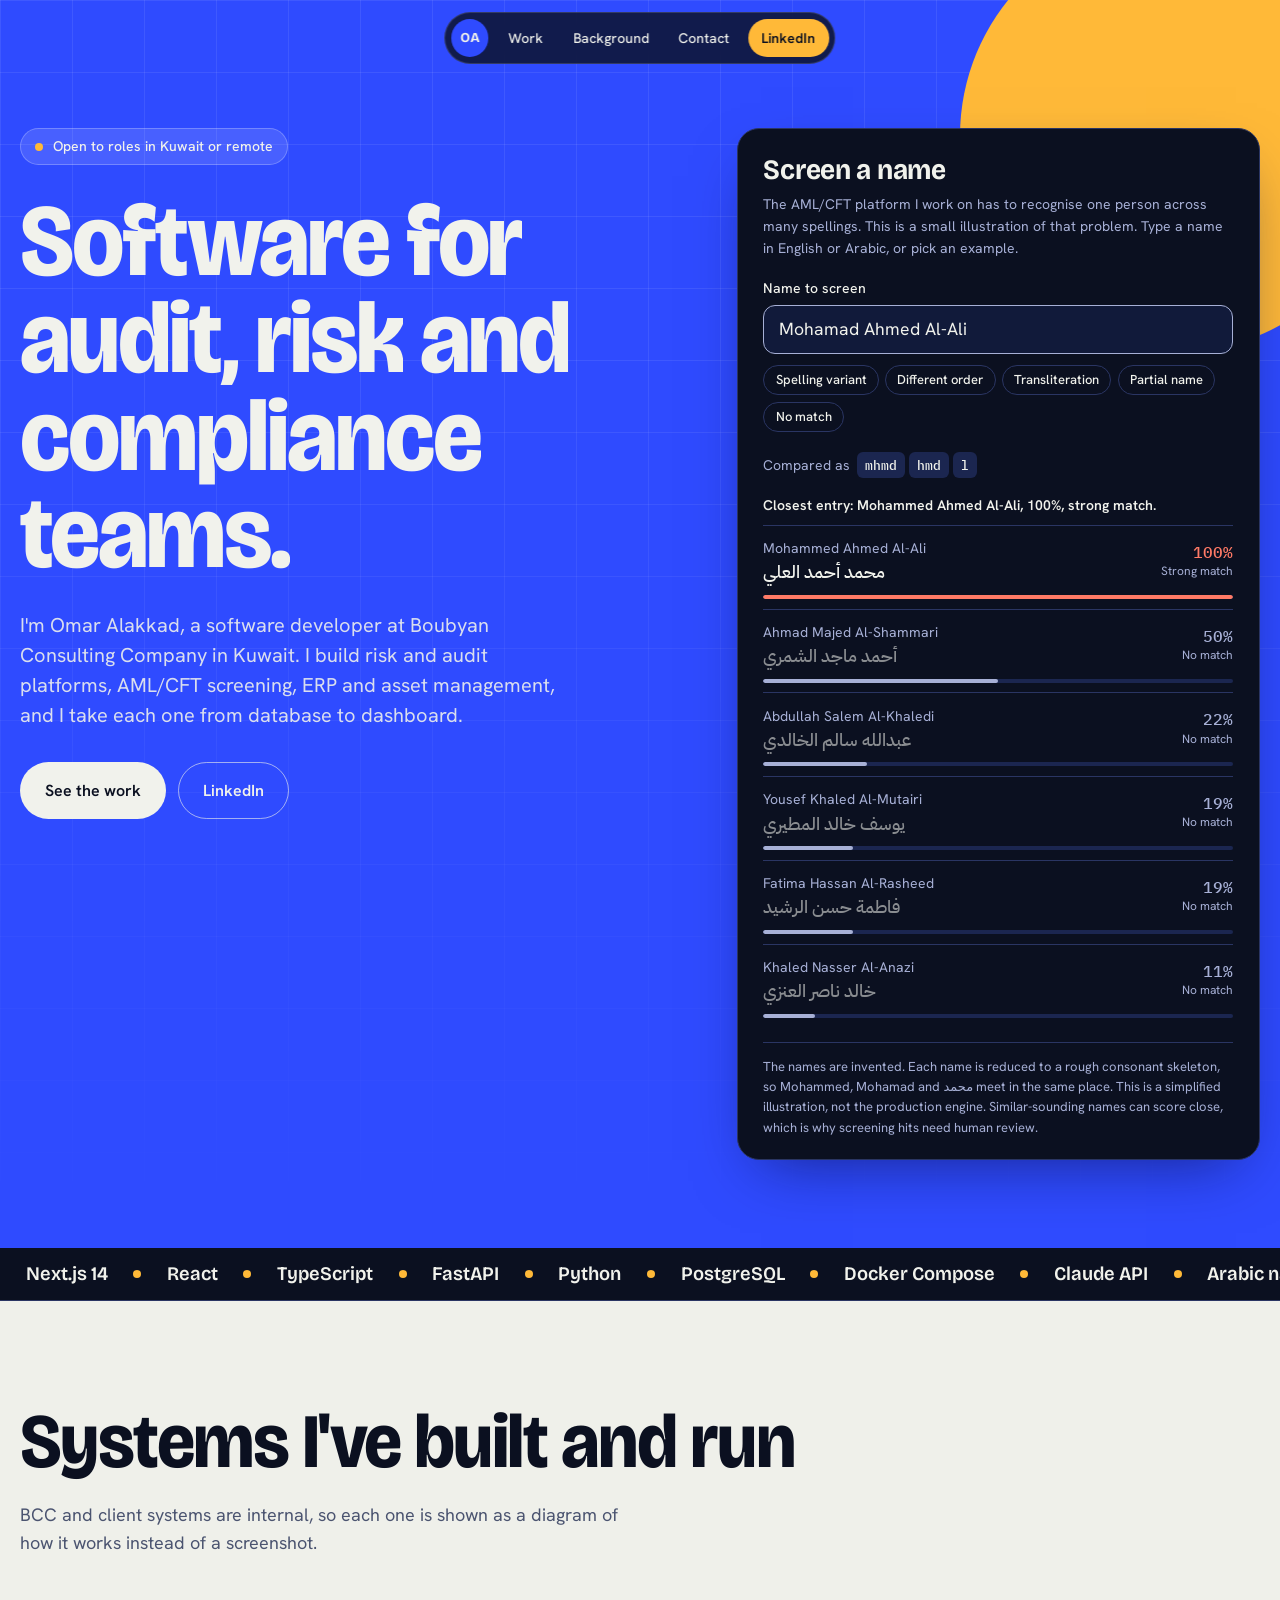
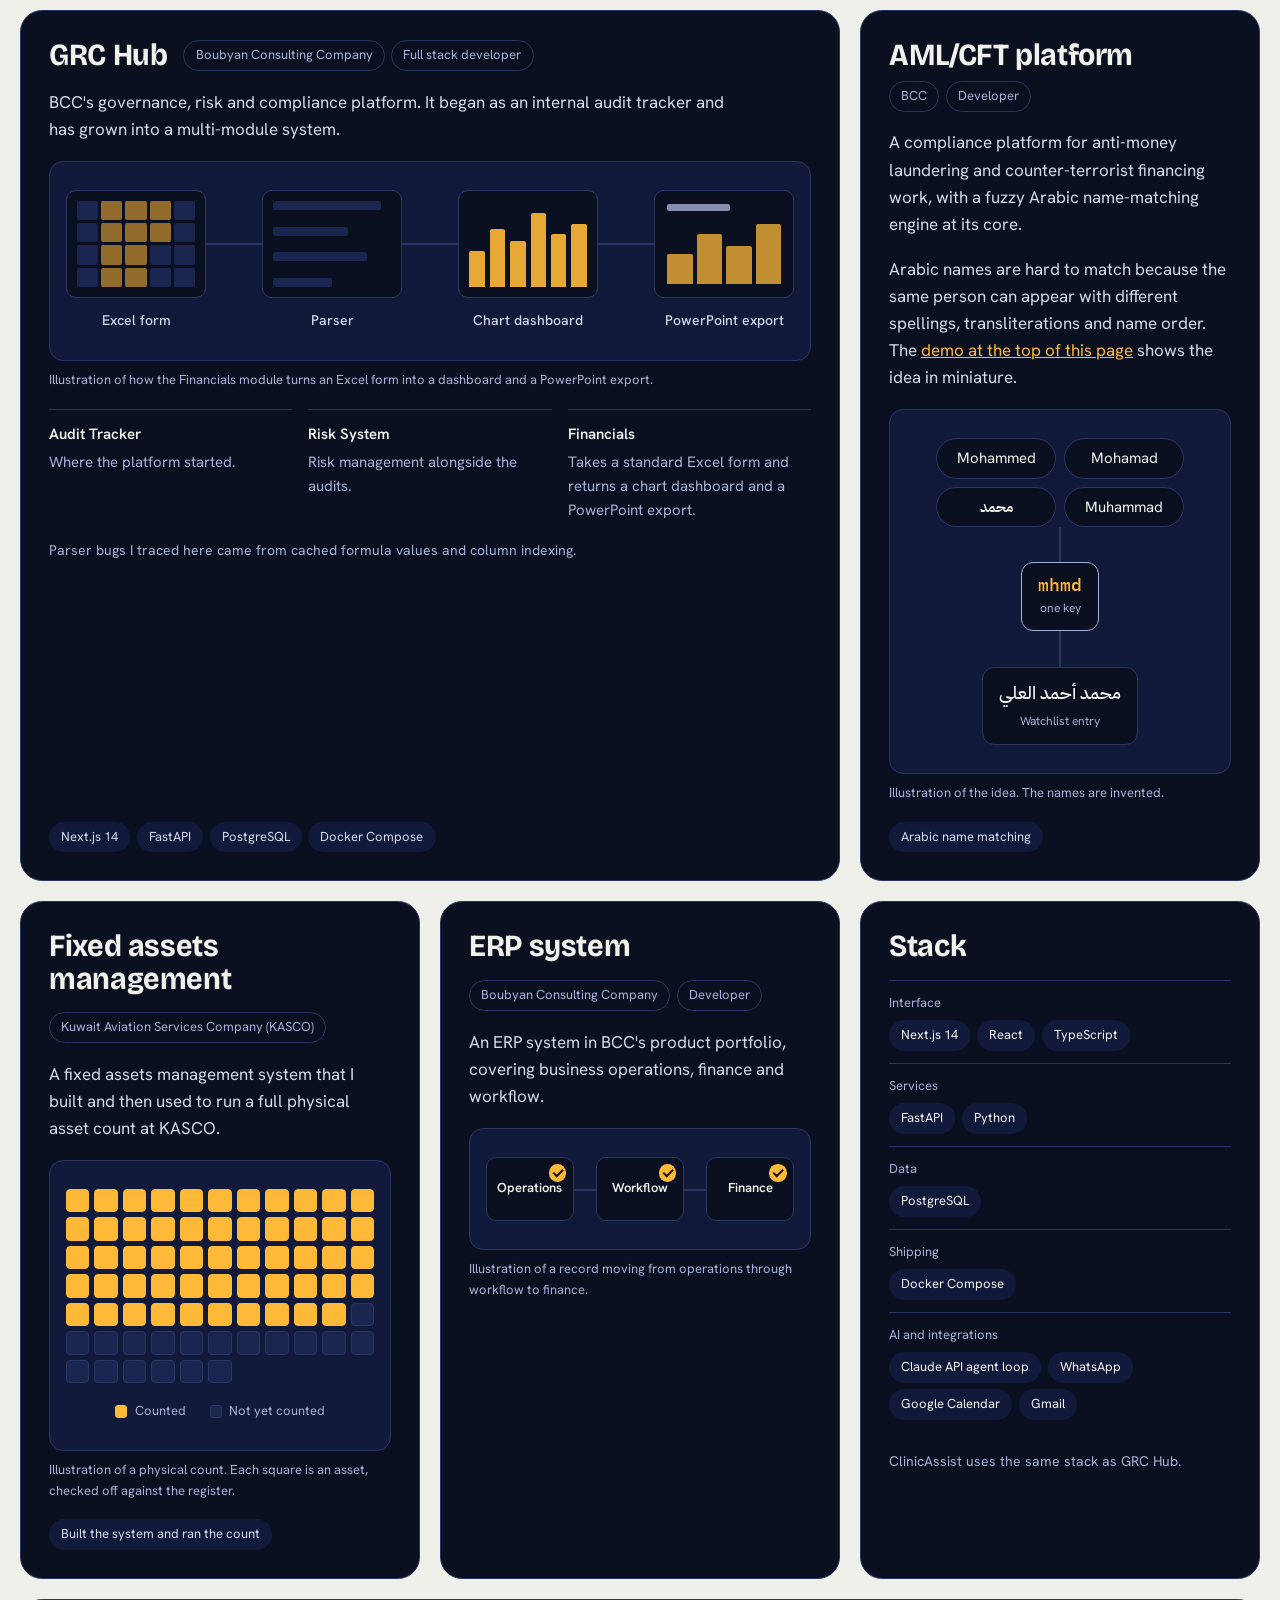
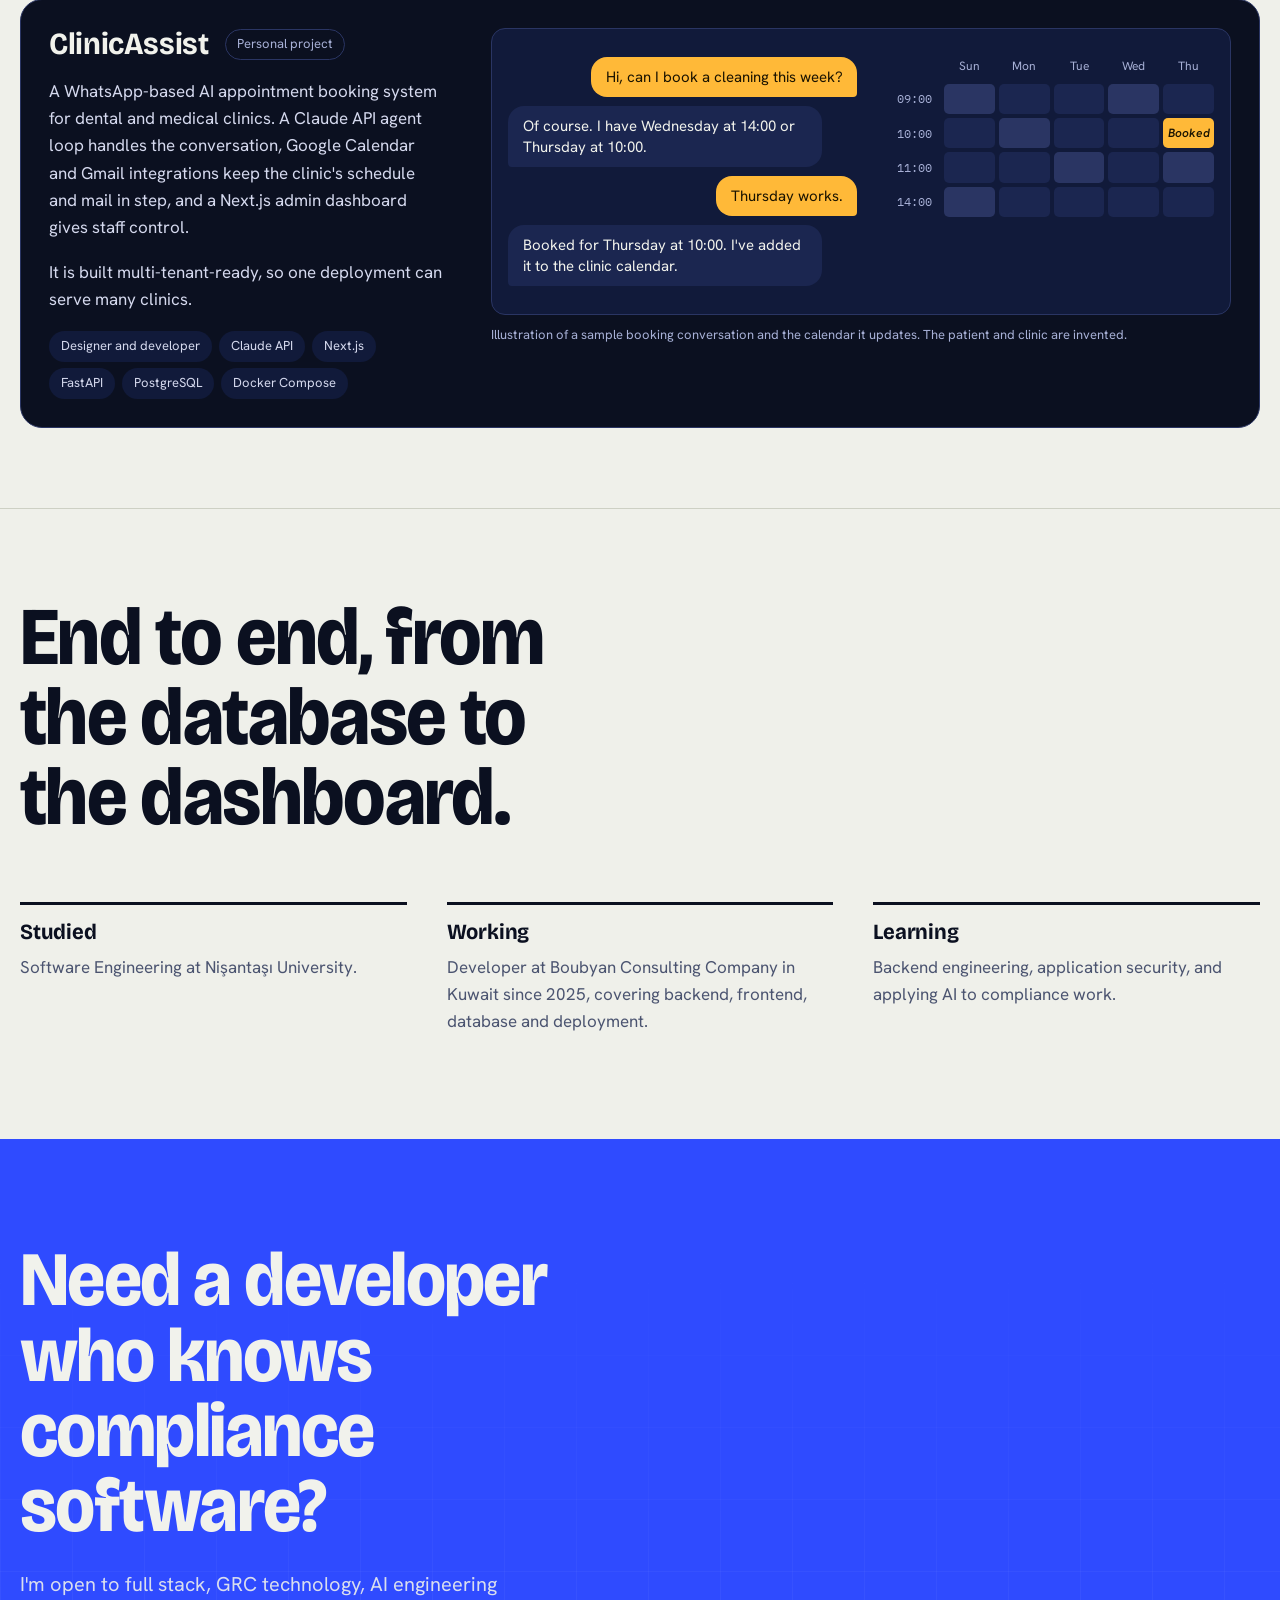
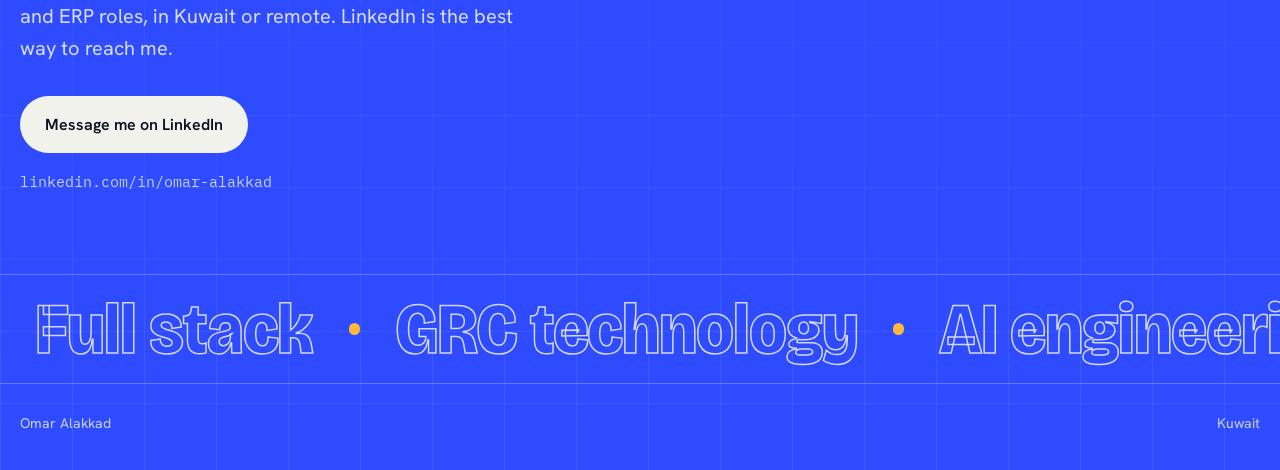
==== commit 38b2138b: "Loosen headline tracking so letters do not collide Co-Authored-By: Claude Sonnet 5.5 <noreply@anthro" ====
--- a/index.html
+++ b/index.html
@@ -62,7 +62,7 @@
 }
 body::before { content: ""; position: fixed; inset: 0 0 auto; height: env(safe-area-inset-top, 0px); z-index: 25; background: var(--ink); }
 .wrap { max-width: 1272px; margin-inline: auto; padding-left: max(16px, env(safe-area-inset-left, 0px)); padding-right: max(16px, env(safe-area-inset-right, 0px)); }
-h1, h2, h3 { margin: 0; font-family: var(--f-display); font-weight: 700; font-stretch: 85%; letter-spacing: -0.03em; text-wrap: balance; }
+h1, h2, h3 { margin: 0; font-family: var(--f-display); font-weight: 700; font-stretch: 94%; letter-spacing: -0.015em; text-wrap: balance; }
 p { margin: 0; }
 a { color: inherit; }
 :focus-visible { outline: 3px solid var(--sun); outline-offset: 3px; border-radius: 4px; }
@@ -86,7 +86,7 @@
 .hero-in { position: relative; display: grid; grid-template-columns: minmax(0, 1.2fr) minmax(0, 0.95fr); gap: 3rem 3.5rem; align-items: start; }
 .status { display: inline-flex; align-items: center; gap: 0.6rem; margin-bottom: 1.75rem; padding: 0.4rem 0.9rem; border-radius: 999px; background: rgba(255, 255, 255, 0.12); border: 1px solid rgba(255, 255, 255, 0.24); font-size: 0.875rem; font-weight: 500; }
 .status i { width: 8px; height: 8px; border-radius: 50%; background: var(--sun); }
-.h1 { font-size: var(--t-hero); font-weight: 800; font-stretch: 80%; line-height: 0.93; letter-spacing: -0.035em; }
+.h1 { font-size: var(--t-hero); font-weight: 760; font-stretch: 92%; line-height: 0.95; letter-spacing: -0.02em; }
 .h1 .w { display: inline-block; overflow: hidden; vertical-align: top; padding-bottom: 0.08em; margin-bottom: -0.08em; }
 .h1 .w > span { display: inline-block; }
 .lede { margin-top: 1.75rem; max-width: 34rem; font-size: 1.25rem; line-height: 1.5; color: rgba(241, 242, 236, 0.88); }
@@ -100,7 +100,7 @@
 
 /* screening panel */
 .panel { position: relative; background: var(--s0); color: var(--fg); border: 1px solid var(--line); border-radius: 22px; padding: 1.6rem 1.6rem 1.3rem; min-width: 0; box-shadow: 0 24px 60px -24px rgba(5, 10, 60, 0.6); }
-.panel h2 { font-size: 1.75rem; line-height: 1.1; letter-spacing: -0.02em; }
+.panel h2 { font-size: 1.75rem; line-height: 1.1; letter-spacing: -0.01em; }
 .panel .intro { margin-top: 0.55rem; font-size: 0.875rem; color: var(--fg2); line-height: 1.55; }
 .panel label { display: block; margin-top: 1.1rem; font-size: 0.875rem; font-weight: 500; }
 .panel input[type="text"] { display: block; width: 100%; margin-top: 0.35rem; padding: 0.75rem 0.9rem; font: 400 1.1rem/1.3 var(--f-body); color: var(--fg); background: var(--s1); border: 1px solid var(--fg2); border-radius: 12px; }
@@ -129,12 +129,12 @@
 .marq { overflow: hidden; background: var(--ink); color: var(--on-cobalt); border-bottom: 1px solid var(--line); }
 .marq-track { display: flex; width: max-content; }
 .marq-track ul { display: flex; margin: 0; padding: 0; list-style: none; }
-.marq li { display: flex; align-items: center; gap: 1.6rem; padding: 1.05rem 0 1.05rem 1.6rem; font: 600 1.2rem/1 var(--f-display); font-stretch: 90%; white-space: nowrap; }
+.marq li { display: flex; align-items: center; gap: 1.6rem; padding: 1.05rem 0 1.05rem 1.6rem; font: 600 1.2rem/1 var(--f-display); font-stretch: 96%; white-space: nowrap; }
 .marq li::after { content: ""; width: 0.5rem; height: 0.5rem; border-radius: 50%; background: var(--sun); }
 
 /* work */
 .work { padding-block: 6.5rem 5rem; background: var(--paper); }
-.big { font-size: var(--t-h2); line-height: 0.95; font-weight: 800; font-stretch: 80%; letter-spacing: -0.035em; }
+.big { font-size: var(--t-h2); line-height: 0.98; font-weight: 740; font-stretch: 92%; letter-spacing: -0.02em; }
 .work .sect-note { margin-top: 1.25rem; max-width: 38rem; font-size: 1.125rem; color: var(--pg-ink-2); }
 .bento { display: grid; grid-template-columns: repeat(12, minmax(0, 1fr)); gap: 1.25rem; margin-top: 3.25rem; }
 .card { grid-column: span 4; position: relative; overflow: hidden; display: flex; flex-direction: column; gap: 1.1rem; padding: 1.75rem; border-radius: 22px; background: var(--s0); color: var(--fg); border: 1px solid var(--line); transition: transform 0.25s ease, border-color 0.25s ease; }
@@ -145,7 +145,7 @@
 .c-grc { grid-column: span 8; }
 .c-clinic { grid-column: span 12; display: grid; grid-template-columns: minmax(0, 0.8fr) minmax(0, 1.5fr); gap: 2rem 3rem; align-items: start; }
 .c-head { display: flex; flex-wrap: wrap; align-items: center; gap: 0.6rem 1rem; }
-.card h3 { font-size: var(--t-h3); line-height: 1; font-weight: 700; letter-spacing: -0.025em; }
+.card h3 { font-size: var(--t-h3); line-height: 1.05; font-weight: 700; letter-spacing: -0.012em; }
 .tags { list-style: none; margin: 0; padding: 0; display: flex; flex-wrap: wrap; gap: 0.4rem; }
 .tags li { padding: 0.25rem 0.7rem; border-radius: 999px; border: 1px solid var(--line); font-size: 0.8125rem; color: var(--fg2); }
 .tags.built { margin-top: auto; }
@@ -231,10 +231,10 @@
 
 /* background */
 .about { padding-block: 5.5rem 6.5rem; background: var(--paper); border-top: 1px solid var(--pg-rule); }
-.statement { max-width: 17ch; font-size: clamp(2.4rem, 6.4vw, 5.4rem); line-height: 0.95; font-weight: 800; font-stretch: 80%; letter-spacing: -0.035em; }
+.statement { max-width: 17ch; font-size: clamp(2.4rem, 6.4vw, 5.4rem); line-height: 0.98; font-weight: 740; font-stretch: 92%; letter-spacing: -0.02em; }
 .facts3 { display: grid; grid-template-columns: repeat(3, minmax(0, 1fr)); gap: 2rem 2.5rem; margin: 4rem 0 0; }
 .facts3 div { padding-top: 1rem; border-top: 3px solid var(--ink); }
-.facts3 dt { font: 700 1.35rem/1.1 var(--f-display); font-stretch: 85%; letter-spacing: -0.02em; }
+.facts3 dt { font: 700 1.35rem/1.1 var(--f-display); font-stretch: 94%; letter-spacing: -0.01em; }
 .facts3 dd { margin: 0.6rem 0 0; max-width: 24rem; color: var(--pg-ink-2); }
 
 /* contact */
@@ -246,7 +246,7 @@
 .contact .cta { margin-top: 2rem; }
 .contact .url { margin-top: 1.1rem; font-family: var(--f-data); font-size: 0.9375rem; color: rgba(241, 242, 236, 0.8); overflow-wrap: anywhere; }
 .roles { position: relative; margin-top: 5rem; overflow: hidden; background: transparent; border-block: 1px solid rgba(255, 255, 255, 0.25); }
-.roles li { padding: 1.1rem 0 1.1rem 2.2rem; gap: 2.2rem; font-weight: 800; font-size: clamp(2.2rem, 6vw, 4.5rem); font-stretch: 80%; letter-spacing: -0.03em; color: transparent; -webkit-text-stroke: 1.5px rgba(241, 242, 236, 0.85); }
+.roles li { padding: 1.1rem 0 1.1rem 2.2rem; gap: 2.2rem; font-weight: 760; font-size: clamp(2.2rem, 6vw, 4.5rem); font-stretch: 92%; letter-spacing: -0.015em; color: transparent; -webkit-text-stroke: 1.5px rgba(241, 242, 236, 0.85); }
 .roles li::after { width: 0.7rem; height: 0.7rem; }
 .foot { position: relative; padding-block: 1.75rem 2.25rem; display: flex; flex-wrap: wrap; justify-content: space-between; gap: 0.5rem 2rem; font-size: 0.875rem; color: rgba(241, 242, 236, 0.8); }
 
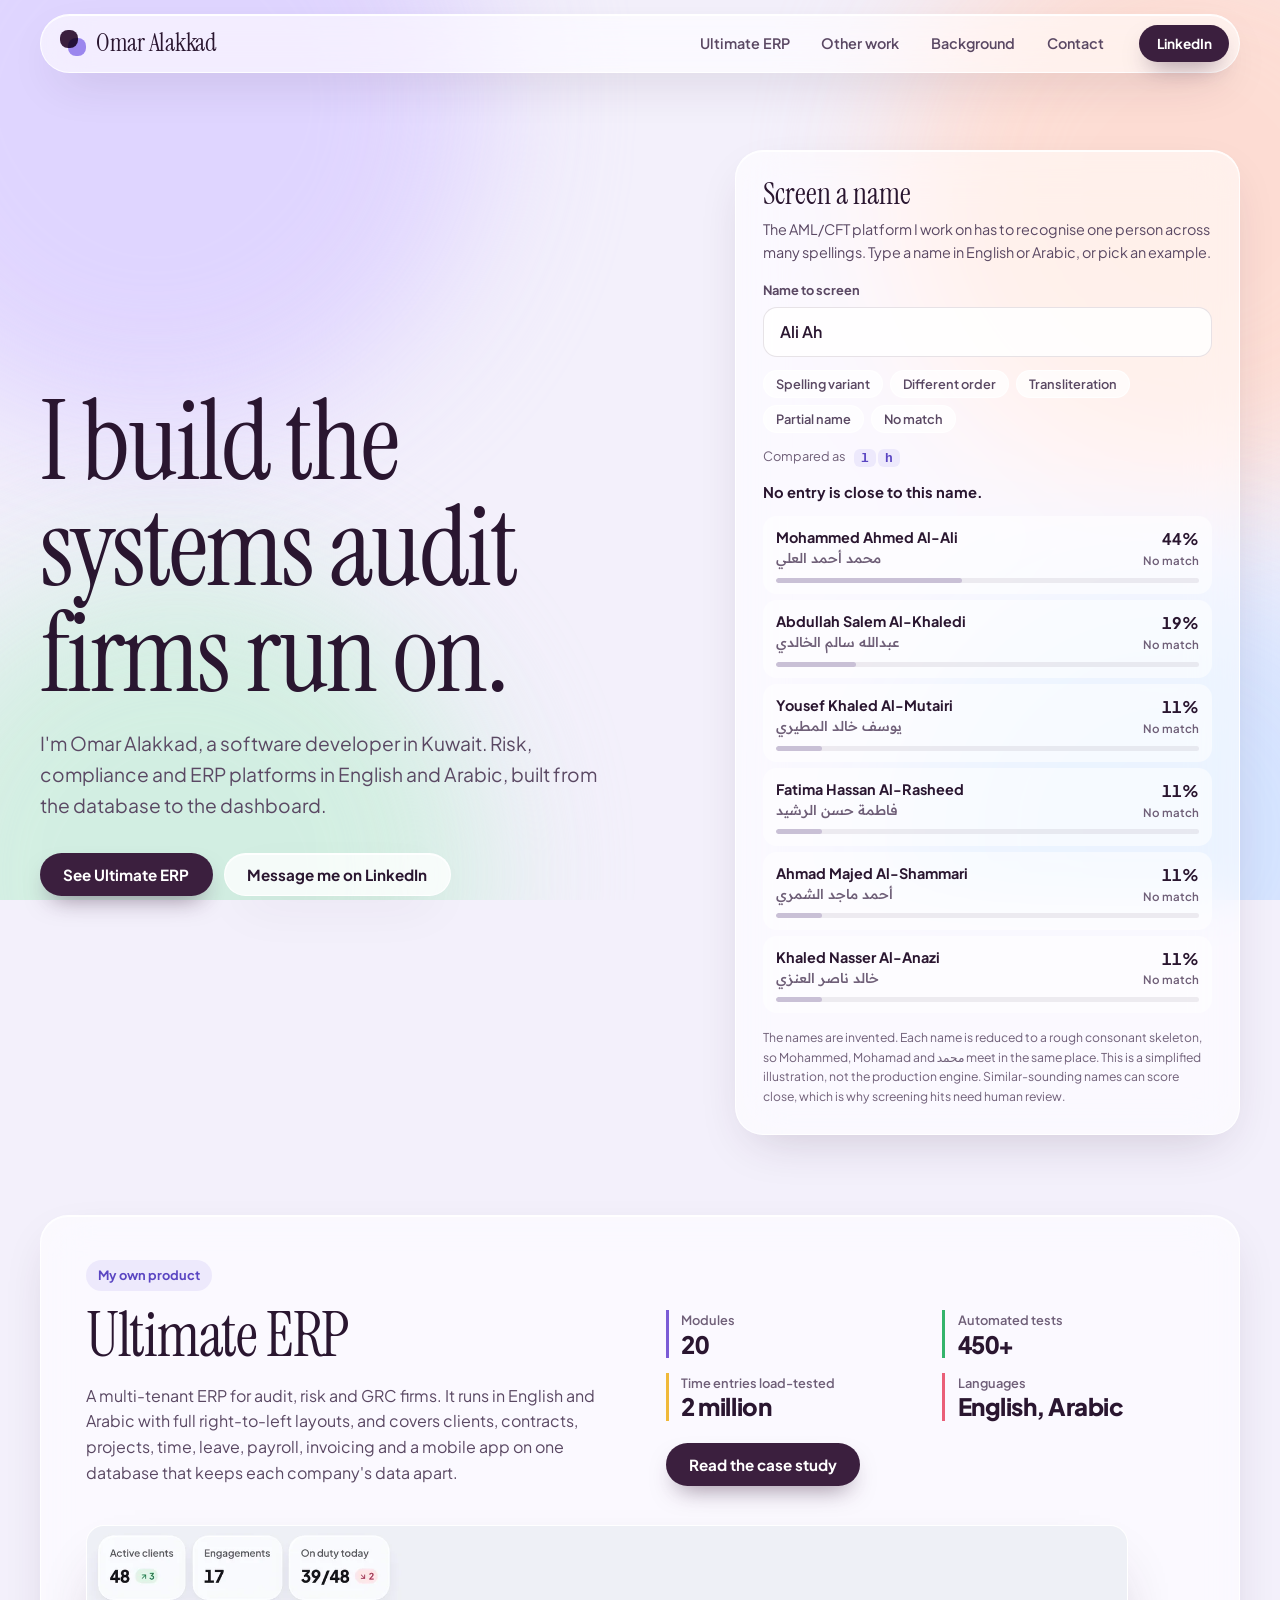
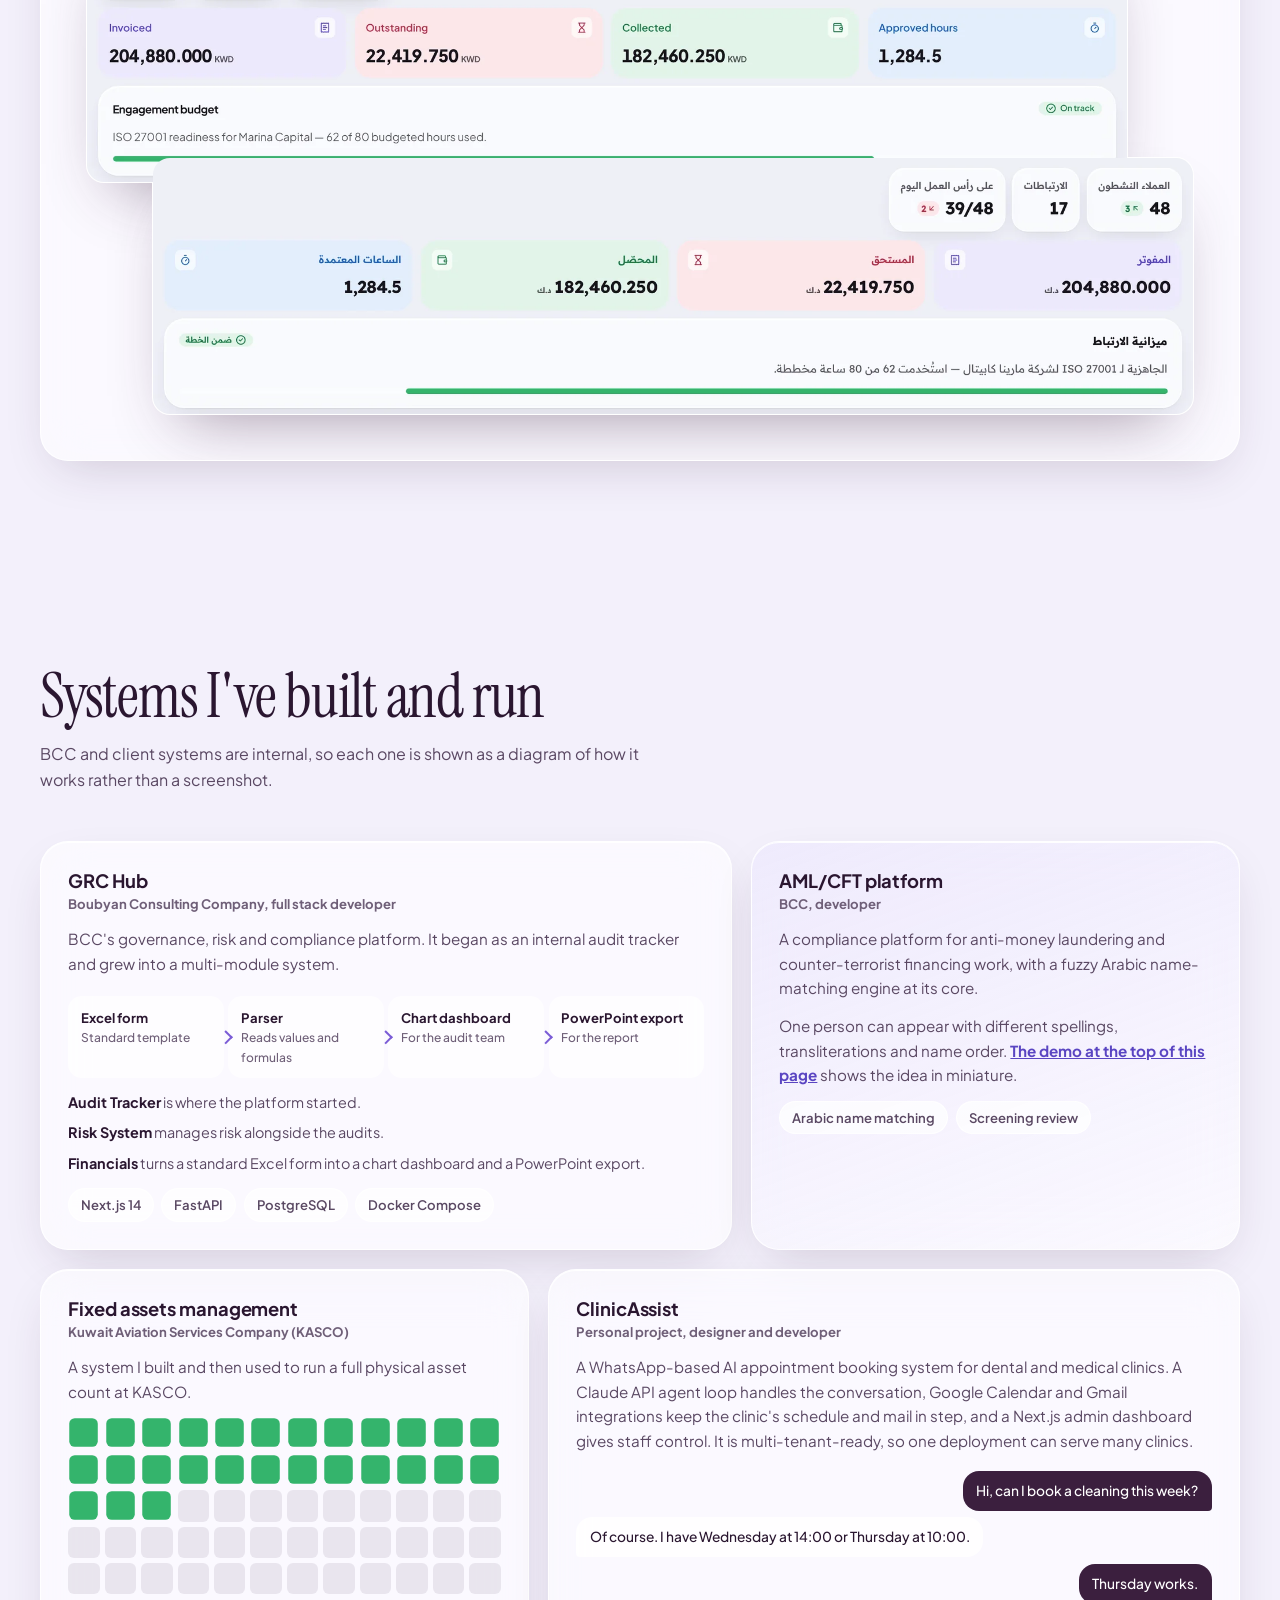
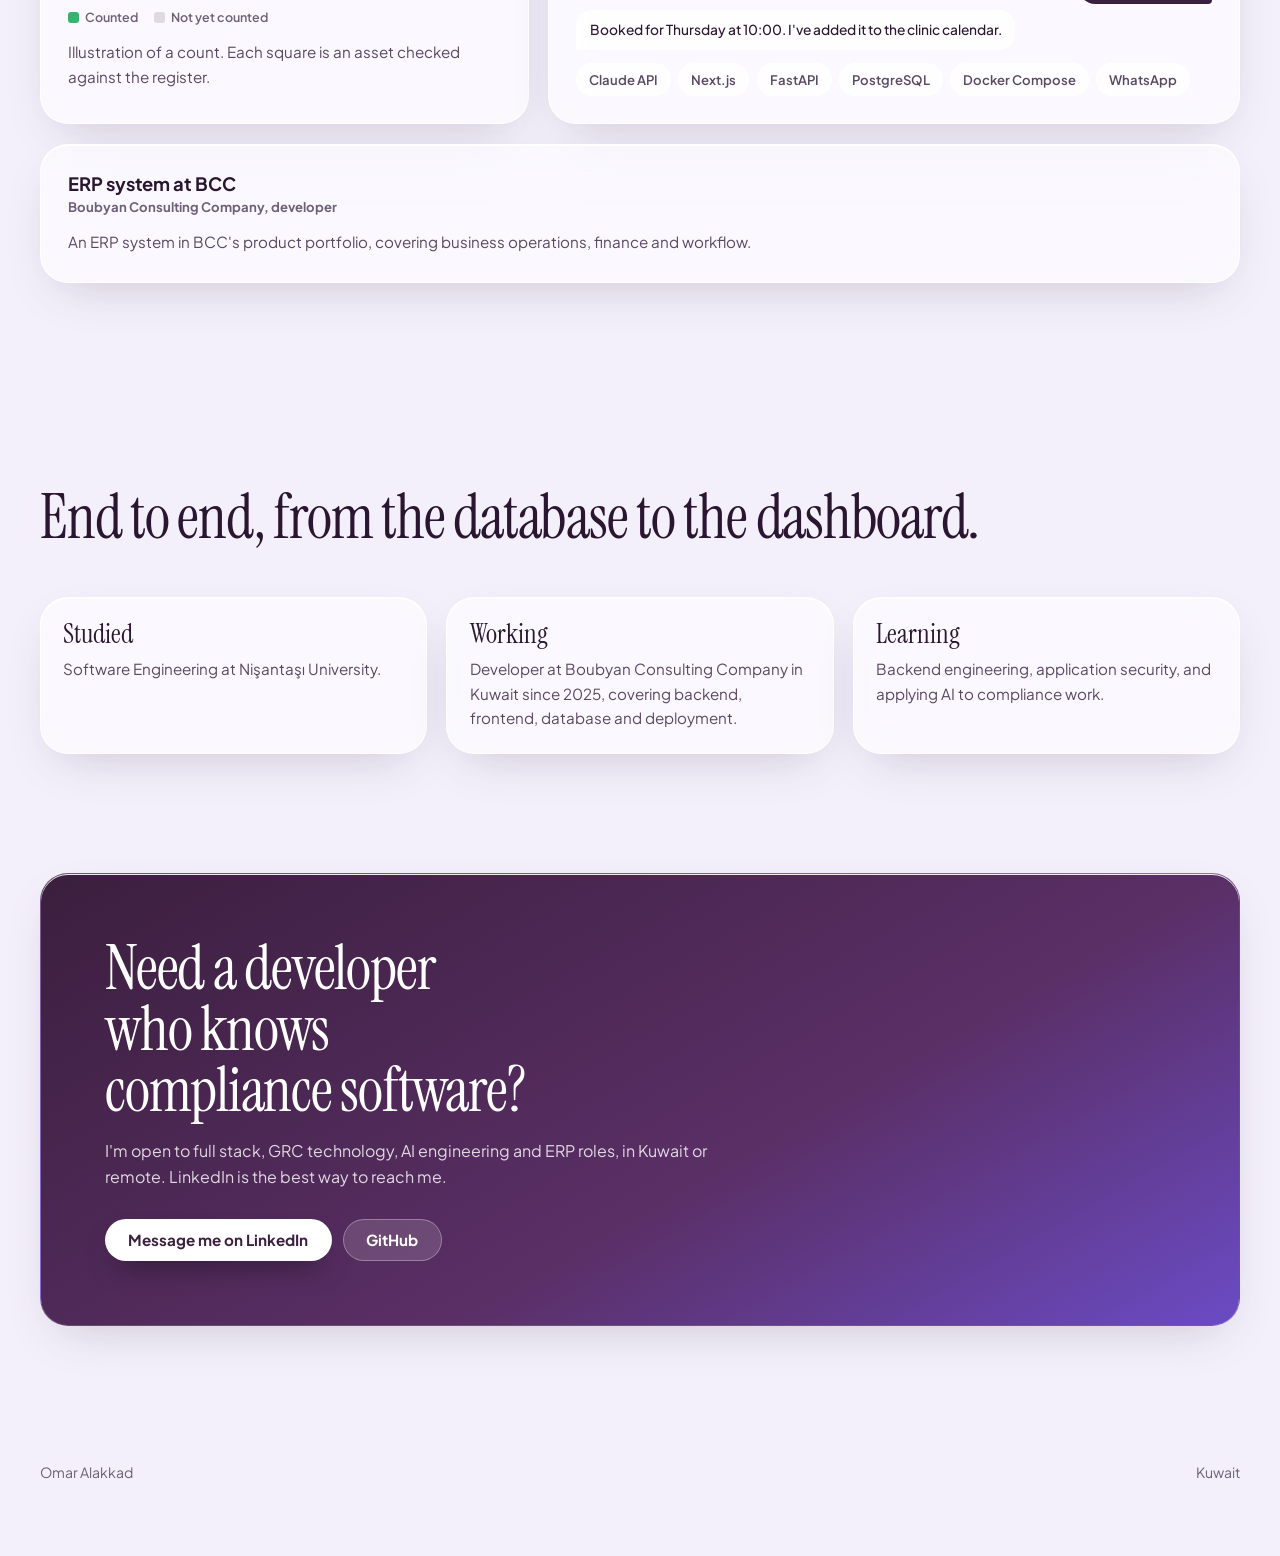
==== commit 9be8d351: "Redesign portfolio and add Ultimate ERP case study Liquid-glass design matching the product, a full " ====
--- a/index.html
+++ b/index.html
@@ -2,627 +2,179 @@
 <html lang="en">
 <head>
 <meta charset="utf-8">
-<meta name="viewport" content="width=device-width, initial-scale=1, viewport-fit=cover">
-<title>Omar Alakkad</title>
-<meta name="description" content="Omar Alakkad is a software developer in Kuwait building audit, risk, compliance, AML/CFT and ERP systems.">
-<meta property="og:title" content="Omar Alakkad">
-<meta property="og:description" content="Software for audit, risk and compliance teams.">
+<meta name="viewport" content="width=device-width, initial-scale=1">
+<title>Omar Alakkad: software developer, Kuwait</title>
+<meta name="description" content="Omar Alakkad builds risk, compliance and ERP platforms in English and Arabic. Ultimate ERP, GRC Hub, AML/CFT screening and more.">
+<meta name="theme-color" content="#f3f0fb">
+<meta property="og:title" content="Omar Alakkad: software developer, Kuwait">
+<meta property="og:description" content="Risk, compliance and ERP platforms in English and Arabic, built from database to dashboard.">
 <meta property="og:type" content="website">
-<meta name="theme-color" content="#2F4BFF">
 <link rel="preconnect" href="https://fonts.googleapis.com">
 <link rel="preconnect" href="https://fonts.gstatic.com" crossorigin>
-<link href="https://fonts.googleapis.com/css2?family=Bricolage+Grotesque:opsz,wdth,wght@12..96,75..100,200..800&family=Hanken+Grotesk:wght@400;500;600&family=IBM+Plex+Mono:wght@400;500&family=IBM+Plex+Sans+Arabic:wght@400;500&display=swap" rel="stylesheet">
-<style>
-/* Layout concept: colour-blocked sections. Cobalt hero with oversized type and one amber sun,
-   a paper work section holding a bento grid of dark project cards, each with a live diagram,
-   then cobalt again for contact. A committed single look, so every colour is set explicitly. */
-:root {
-  --cobalt: #2F4BFF;
-  --ink: #0B1020;
-  --paper: #EFF0EA;
-  --sun: #FFB938;
-  --pg-ink-2: #4B5470;
-  --pg-rule: #CDD0C4;
-  --on-cobalt: #F1F2EC;
-
-  /* dark surface tokens used inside cards and the demo panel */
-  --s0: #0B1020;
-  --s1: #111A3A;
-  --s2: #1B2650;
-  --line: #2A3563;
-  --fg: #F1F2EC;
-  --fg-soft: #D5D9EE;
-  --fg2: #A7B0D6;
-  --hi: #FFB938;
-  --on-hi: #1A1300;
-  --alert: #FF7A66;
-  --warn: #FFB938;
-
-  --f-display: "Bricolage Grotesque", "Arial Narrow", system-ui, sans-serif;
-  --f-body: "Hanken Grotesk", system-ui, -apple-system, "Segoe UI", sans-serif;
-  --f-ar: "IBM Plex Sans Arabic", "Segoe UI", Tahoma, sans-serif;
-  --f-data: "IBM Plex Mono", ui-monospace, "SF Mono", Menlo, monospace;
-
-  --t-hero: clamp(3rem, 8vw, 7.1rem);
-  --t-h2: clamp(2.4rem, 6vw, 5rem);
-  --t-h3: clamp(1.6rem, 2.4vw, 2.2rem);
-  color-scheme: light;
-}
-
-* { box-sizing: border-box; }
-html { scroll-behavior: smooth; }
-body {
-  margin: 0;
-  padding: 0;
-  background: var(--paper);
-  color: var(--ink);
-  font: 400 1.0625rem/1.6 var(--f-body);
-  -webkit-text-size-adjust: 100%;
-  overflow-x: hidden;
-}
-body::before { content: ""; position: fixed; inset: 0 0 auto; height: env(safe-area-inset-top, 0px); z-index: 25; background: var(--ink); }
-.wrap { max-width: 1272px; margin-inline: auto; padding-left: max(16px, env(safe-area-inset-left, 0px)); padding-right: max(16px, env(safe-area-inset-right, 0px)); }
-h1, h2, h3 { margin: 0; font-family: var(--f-display); font-weight: 700; font-stretch: 94%; letter-spacing: -0.015em; text-wrap: balance; }
-p { margin: 0; }
-a { color: inherit; }
-:focus-visible { outline: 3px solid var(--sun); outline-offset: 3px; border-radius: 4px; }
-section[id], header[id] { scroll-margin-top: 5rem; }
-.dk { color-scheme: dark; }
-
-/* progress + nav */
-.prog { position: fixed; top: env(safe-area-inset-top, 0px); left: 0; right: 0; height: 3px; z-index: 40; pointer-events: none; }
-.prog i { display: block; width: 100%; height: 100%; background: var(--sun); transform-origin: left; transform: scaleX(0); }
-.nav { position: fixed; z-index: 30; top: calc(env(safe-area-inset-top, 0px) + 12px); left: 50%; transform: translateX(-50%); display: flex; align-items: center; gap: 0.15rem; padding: 0.35rem; max-width: calc(100vw - 24px); border-radius: 999px; background: rgba(11, 16, 32, 0.8); -webkit-backdrop-filter: blur(14px); backdrop-filter: blur(14px); border: 1px solid rgba(255, 255, 255, 0.14); }
-.nav a { padding: 0.5rem 0.85rem; border-radius: 999px; color: var(--on-cobalt); font-size: 0.875rem; font-weight: 500; text-decoration: none; white-space: nowrap; transition: background 0.15s ease; }
-.nav a:hover { background: rgba(255, 255, 255, 0.12); }
-.nav .logo { display: grid; place-items: center; width: 2.35rem; height: 2.35rem; padding: 0; margin-right: 0.25rem; background: var(--cobalt); font: 700 0.85rem var(--f-display); letter-spacing: 0; }
-.nav .nav-cta { background: var(--sun); color: var(--ink); font-weight: 600; margin-left: 0.15rem; }
-.nav .nav-cta:hover { background: #FFC85F; }
-
-/* hero */
-.hero { position: relative; overflow: hidden; background: var(--cobalt); color: var(--on-cobalt); padding-block: 8rem 5.5rem; }
-.hero::before { content: ""; position: absolute; inset: 0; background-image: linear-gradient(rgba(255, 255, 255, 0.08) 1px, transparent 1px), linear-gradient(90deg, rgba(255, 255, 255, 0.08) 1px, transparent 1px); background-size: 72px 72px; -webkit-mask-image: linear-gradient(to bottom, #000 30%, transparent 100%); mask-image: linear-gradient(to bottom, #000 30%, transparent 100%); }
-.sun { position: absolute; right: -7rem; top: -5rem; width: 27rem; height: 27rem; border-radius: 50%; background: var(--sun); }
-.hero-in { position: relative; display: grid; grid-template-columns: minmax(0, 1.2fr) minmax(0, 0.95fr); gap: 3rem 3.5rem; align-items: start; }
-.status { display: inline-flex; align-items: center; gap: 0.6rem; margin-bottom: 1.75rem; padding: 0.4rem 0.9rem; border-radius: 999px; background: rgba(255, 255, 255, 0.12); border: 1px solid rgba(255, 255, 255, 0.24); font-size: 0.875rem; font-weight: 500; }
-.status i { width: 8px; height: 8px; border-radius: 50%; background: var(--sun); }
-.h1 { font-size: var(--t-hero); font-weight: 760; font-stretch: 92%; line-height: 0.95; letter-spacing: -0.02em; }
-.h1 .w { display: inline-block; overflow: hidden; vertical-align: top; padding-bottom: 0.08em; margin-bottom: -0.08em; }
-.h1 .w > span { display: inline-block; }
-.lede { margin-top: 1.75rem; max-width: 34rem; font-size: 1.25rem; line-height: 1.5; color: rgba(241, 242, 236, 0.88); }
-.cta { display: flex; flex-wrap: wrap; gap: 0.75rem; margin-top: 2rem; }
-.btn { display: inline-block; padding: 0.9rem 1.5rem; border-radius: 999px; font-weight: 600; font-size: 1rem; text-decoration: none; border: 1.5px solid transparent; transition: transform 0.15s ease, background 0.15s ease; }
-.btn:hover { transform: translateY(-3px); }
-.btn.solid { background: var(--on-cobalt); color: var(--ink); }
-.btn.solid:hover { background: var(--sun); }
-.btn.line { border-color: rgba(241, 242, 236, 0.6); color: var(--on-cobalt); }
-.btn.line:hover { background: rgba(255, 255, 255, 0.14); }
-
-/* screening panel */
-.panel { position: relative; background: var(--s0); color: var(--fg); border: 1px solid var(--line); border-radius: 22px; padding: 1.6rem 1.6rem 1.3rem; min-width: 0; box-shadow: 0 24px 60px -24px rgba(5, 10, 60, 0.6); }
-.panel h2 { font-size: 1.75rem; line-height: 1.1; letter-spacing: -0.01em; }
-.panel .intro { margin-top: 0.55rem; font-size: 0.875rem; color: var(--fg2); line-height: 1.55; }
-.panel label { display: block; margin-top: 1.1rem; font-size: 0.875rem; font-weight: 500; }
-.panel input[type="text"] { display: block; width: 100%; margin-top: 0.35rem; padding: 0.75rem 0.9rem; font: 400 1.1rem/1.3 var(--f-body); color: var(--fg); background: var(--s1); border: 1px solid var(--fg2); border-radius: 12px; }
-.chips { display: flex; flex-wrap: wrap; gap: 0.4rem; margin-top: 0.7rem; }
-.chip { font: 500 0.8125rem/1.2 var(--f-body); padding: 0.4rem 0.7rem; color: var(--fg); background: transparent; border: 1px solid var(--line); border-radius: 999px; cursor: pointer; transition: background 0.15s ease, border-color 0.15s ease; }
-.chip:hover { background: var(--s2); border-color: var(--fg2); }
-.keys { margin-top: 1.1rem; font-size: 0.875rem; color: var(--fg2); display: flex; flex-wrap: wrap; align-items: center; gap: 0.35rem 0.4rem; min-height: 1.9rem; }
-.keys code { font: 500 0.8125rem/1 var(--f-data); color: var(--fg); background: var(--s2); padding: 0.3rem 0.5rem; border-radius: 6px; }
-.sum { margin-top: 0.9rem; font-size: 0.875rem; font-weight: 600; min-height: 1.4rem; }
-.results { list-style: none; margin: 0.5rem 0 0; padding: 0; display: flex; flex-direction: column; }
-.row { --tier: var(--fg2); display: grid; grid-template-columns: minmax(0, 1fr) auto; gap: 0.1rem 1rem; padding-block: 0.7rem 0.6rem; border-top: 1px solid var(--line); }
-.row.t-strong { --tier: var(--alert); }
-.row.t-possible { --tier: var(--warn); }
-.row .who { min-width: 0; }
-.row .en { display: block; font-size: 0.875rem; color: var(--fg2); overflow-wrap: anywhere; }
-.row .ar { display: block; font: 500 1.15rem/1.5 var(--f-ar); text-align: left; transition: opacity 0.2s ease; }
-.row .sc { display: flex; flex-direction: column; align-items: flex-end; justify-content: center; text-align: right; }
-.row .sc b { font: 500 1rem/1.2 var(--f-data); font-variant-numeric: tabular-nums; color: var(--tier); }
-.row .sc span { font-size: 0.75rem; color: var(--fg2); white-space: nowrap; }
-.row .bar { grid-column: 1 / -1; height: 4px; margin-top: 0.4rem; background: var(--s2); border-radius: 2px; overflow: hidden; }
-.row .bar i { display: block; height: 100%; background: var(--tier); border-radius: 2px; transition: width 0.3s ease; }
-.row.t-none .ar { opacity: 0.55; }
-.note { margin-top: 0.9rem; padding-top: 0.9rem; border-top: 1px solid var(--line); font-size: 0.8125rem; line-height: 1.55; color: var(--fg2); }
-
-/* stack marquee */
-.marq { overflow: hidden; background: var(--ink); color: var(--on-cobalt); border-bottom: 1px solid var(--line); }
-.marq-track { display: flex; width: max-content; }
-.marq-track ul { display: flex; margin: 0; padding: 0; list-style: none; }
-.marq li { display: flex; align-items: center; gap: 1.6rem; padding: 1.05rem 0 1.05rem 1.6rem; font: 600 1.2rem/1 var(--f-display); font-stretch: 96%; white-space: nowrap; }
-.marq li::after { content: ""; width: 0.5rem; height: 0.5rem; border-radius: 50%; background: var(--sun); }
-
-/* work */
-.work { padding-block: 6.5rem 5rem; background: var(--paper); }
-.big { font-size: var(--t-h2); line-height: 0.98; font-weight: 740; font-stretch: 92%; letter-spacing: -0.02em; }
-.work .sect-note { margin-top: 1.25rem; max-width: 38rem; font-size: 1.125rem; color: var(--pg-ink-2); }
-.bento { display: grid; grid-template-columns: repeat(12, minmax(0, 1fr)); gap: 1.25rem; margin-top: 3.25rem; }
-.card { grid-column: span 4; position: relative; overflow: hidden; display: flex; flex-direction: column; gap: 1.1rem; padding: 1.75rem; border-radius: 22px; background: var(--s0); color: var(--fg); border: 1px solid var(--line); transition: transform 0.25s ease, border-color 0.25s ease; }
-.card:hover { transform: translateY(-4px); border-color: var(--fg2); }
-.card::before { content: ""; position: absolute; inset: 0; pointer-events: none; opacity: 0; transition: opacity 0.3s ease; background: radial-gradient(420px circle at var(--mx, 50%) var(--my, 0%), rgba(255, 185, 56, 0.14), transparent 62%); }
-.card:hover::before { opacity: 1; }
-.card > * { position: relative; }
-.c-grc { grid-column: span 8; }
-.c-clinic { grid-column: span 12; display: grid; grid-template-columns: minmax(0, 0.8fr) minmax(0, 1.5fr); gap: 2rem 3rem; align-items: start; }
-.c-head { display: flex; flex-wrap: wrap; align-items: center; gap: 0.6rem 1rem; }
-.card h3 { font-size: var(--t-h3); line-height: 1.05; font-weight: 700; letter-spacing: -0.012em; }
-.tags { list-style: none; margin: 0; padding: 0; display: flex; flex-wrap: wrap; gap: 0.4rem; }
-.tags li { padding: 0.25rem 0.7rem; border-radius: 999px; border: 1px solid var(--line); font-size: 0.8125rem; color: var(--fg2); }
-.tags.built { margin-top: auto; }
-.tags.built li { color: var(--fg-soft); background: var(--s1); border-color: transparent; }
-.c-desc { color: var(--fg-soft); max-width: 44rem; }
-.c-note { font-size: 0.875rem; color: var(--fg2); }
-.mods { list-style: none; margin: 0; padding: 0; display: grid; grid-template-columns: repeat(3, minmax(0, 1fr)); gap: 1rem; }
-.mods li { padding-top: 0.8rem; border-top: 1px solid var(--line); font-size: 0.9375rem; color: var(--fg2); }
-.mods strong { display: block; margin-bottom: 0.2rem; color: var(--fg); font-weight: 600; }
-.c-clinic .c-left { display: flex; flex-direction: column; gap: 1.1rem; min-height: 100%; }
-.st { margin: 0; }
-.st div { padding-block: 0.75rem; border-top: 1px solid var(--line); }
-.st dt { font-size: 0.8125rem; color: var(--fg2); margin-bottom: 0.4rem; }
-.st dd { margin: 0; }
-.st .tags li { color: var(--fg); background: var(--s1); border-color: transparent; }
-
-/* illustrations (inside dark cards) */
-.viz { margin: 0; }
-.viz-stage { background: var(--s1); border: 1px solid var(--line); border-radius: 14px; padding: 1.75rem 1rem; overflow: hidden; }
-.viz figcaption { margin-top: 0.6rem; font-size: 0.8125rem; color: var(--fg2); }
-
-.pipe { --dx: calc(3.5rem - 8px); --dy: 0px; display: flex; align-items: flex-start; justify-content: center; margin-inline: auto; }
-.pn { flex: 1 1 0; min-width: 0; display: flex; flex-direction: column; align-items: center; gap: 0.7rem; }
-.pn b { font-weight: 500; font-size: 0.875rem; text-align: center; color: var(--fg-soft); }
-.art { position: relative; overflow: hidden; width: 100%; max-width: 10rem; height: 6.75rem; background: var(--s0); border: 1px solid var(--line); border-radius: 10px; padding: 0.65rem; }
-.wire { flex: 0 0 3.5rem; height: 2px; margin-top: 3.3rem; background: var(--line); position: relative; }
-.wire::after, .hop::after { content: ""; position: absolute; left: 0; top: -3px; width: 8px; height: 8px; border-radius: 50%; background: var(--hi); opacity: 0; }
-.xl { display: grid; grid-template-columns: repeat(5, 1fr); grid-auto-rows: 1fr; gap: 3px; }
-.xl i { background: var(--s2); border-radius: 2px; }
-.xl i.f { background: var(--hi); opacity: 0.55; }
-.parse { display: flex; flex-direction: column; justify-content: space-between; }
-.parse span { display: block; height: 9px; border-radius: 2px; background: var(--s2); }
-.parse span:nth-child(1) { width: 92%; }
-.parse span:nth-child(2) { width: 64%; }
-.parse span:nth-child(3) { width: 80%; }
-.parse span:nth-child(4) { width: 50%; }
-.parse em { position: absolute; left: 0; right: 0; top: 0; height: 2px; background: var(--hi); opacity: 0; box-shadow: 0 0 12px var(--hi); }
-.dash { display: flex; align-items: flex-end; gap: 5px; }
-.dash span { flex: 1; height: var(--h); background: var(--hi); opacity: 0.9; border-radius: 2px 2px 0 0; transform-origin: bottom; }
-.slide { display: flex; flex-direction: column; gap: 7px; padding: 0.8rem 0.75rem; }
-.slide u { display: block; height: 7px; width: 55%; background: var(--fg2); opacity: 0.8; border-radius: 2px; text-decoration: none; }
-.slide .mini { flex: 1; display: flex; align-items: flex-end; gap: 4px; }
-.slide .mini span { flex: 1; background: var(--hi); opacity: 0.75; border-radius: 2px 2px 0 0; }
-.stage-art { display: grid; place-items: center; height: 4.5rem; font-weight: 600; font-size: 0.95rem; color: var(--fg); }
-.pipe.erp .wire { margin-top: 2.2rem; }
-.tick { position: absolute; top: 0.4rem; right: 0.4rem; width: 1.1rem; height: 1.1rem; border-radius: 50%; background: var(--hi); }
-.tick::after { content: ""; position: absolute; left: 0.37rem; top: 0.17rem; width: 0.28rem; height: 0.52rem; border: solid var(--on-hi); border-width: 0 2px 2px 0; transform: rotate(45deg); }
-
-.conv { --dx: calc(3.5rem - 8px); --dy: 0px; display: flex; align-items: center; justify-content: center; }
-.vars { list-style: none; margin: 0; padding: 0; display: flex; flex-direction: column; gap: 0.5rem; }
-.vars li { min-width: 7.5rem; padding: 0.45rem 0.8rem; border: 1px solid var(--line); border-radius: 999px; background: var(--s0); text-align: center; font-size: 0.9375rem; }
-.vars li[lang="ar"] { font-family: var(--f-ar); font-weight: 500; }
-.hop { flex: 0 0 3.5rem; height: 2px; background: var(--line); position: relative; }
-.keybox, .rec { padding: 0.75rem 1rem; border: 1px solid var(--line); border-radius: 12px; background: var(--s0); text-align: center; }
-.keybox { border-color: var(--fg2); }
-.keybox code { display: block; font: 500 1.15rem/1 var(--f-data); color: var(--hi); }
-.keybox small, .rec small { display: block; margin-top: 0.35rem; font-size: 0.75rem; color: var(--fg2); }
-.rec span { font: 500 1.15rem/1.4 var(--f-ar); }
-.conv.v { --dx: 0px; --dy: calc(2.2rem - 8px); flex-direction: column; align-items: center; }
-.conv.v .hop { flex: 0 0 2.2rem; width: 2px; height: 2.2rem; }
-.conv.v .hop::after { left: -3px; top: 0; }
-.conv.v .vars { flex-direction: row; flex-wrap: wrap; justify-content: center; }
-
-.count { display: grid; grid-template-columns: repeat(auto-fill, minmax(1.35rem, 1fr)); gap: 5px; margin-inline: auto; }
-.count i { aspect-ratio: 1; border-radius: 4px; background: var(--s2); border: 1px solid var(--line); }
-.count i.d { background: var(--hi); border-color: var(--hi); }
-.legend { display: flex; flex-wrap: wrap; justify-content: center; gap: 0.5rem 1.5rem; margin-top: 1.1rem; font-size: 0.8125rem; color: var(--fg2); }
-.legend span { display: inline-flex; align-items: center; gap: 0.45rem; }
-.legend i { width: 0.8rem; height: 0.8rem; border-radius: 3px; background: var(--s2); border: 1px solid var(--line); }
-.legend i.d { background: var(--hi); border-color: var(--hi); }
-
-.chatwrap { display: grid; grid-template-columns: minmax(0, 1.1fr) minmax(0, 1fr); gap: 1.75rem 2.5rem; align-items: start; }
-.chat { list-style: none; margin: 0; padding: 0; display: flex; flex-direction: column; gap: 0.55rem; }
-.chat li { max-width: 90%; padding: 0.6rem 0.9rem; border-radius: 16px; font-size: 0.9375rem; line-height: 1.4; }
-.chat .me { align-self: flex-end; background: var(--hi); color: var(--on-hi); border-bottom-right-radius: 4px; }
-.chat .bot { align-self: flex-start; background: var(--s2); color: var(--fg); border-bottom-left-radius: 4px; }
-.week { display: grid; grid-template-columns: 2.7rem repeat(5, minmax(0, 1fr)); gap: 4px; font-size: 0.75rem; }
-.week .h { padding-bottom: 0.2rem; text-align: center; color: var(--fg2); }
-.week .t { display: flex; align-items: center; color: var(--fg2); font-family: var(--f-data); }
-.week .c { height: 1.9rem; border-radius: 5px; background: var(--s2); }
-.week .c.x { background: var(--line); }
-.week .c.slot { display: grid; place-items: center; background: var(--hi); color: var(--on-hi); font-weight: 600; }
-
-/* background */
-.about { padding-block: 5.5rem 6.5rem; background: var(--paper); border-top: 1px solid var(--pg-rule); }
-.statement { max-width: 17ch; font-size: clamp(2.4rem, 6.4vw, 5.4rem); line-height: 0.98; font-weight: 740; font-stretch: 92%; letter-spacing: -0.02em; }
-.facts3 { display: grid; grid-template-columns: repeat(3, minmax(0, 1fr)); gap: 2rem 2.5rem; margin: 4rem 0 0; }
-.facts3 div { padding-top: 1rem; border-top: 3px solid var(--ink); }
-.facts3 dt { font: 700 1.35rem/1.1 var(--f-display); font-stretch: 94%; letter-spacing: -0.01em; }
-.facts3 dd { margin: 0.6rem 0 0; max-width: 24rem; color: var(--pg-ink-2); }
-
-/* contact */
-.contact { position: relative; overflow: hidden; background: var(--cobalt); color: var(--on-cobalt); padding-top: 6.5rem; }
-.contact::before { content: ""; position: absolute; inset: 0; background-image: linear-gradient(rgba(255, 255, 255, 0.08) 1px, transparent 1px), linear-gradient(90deg, rgba(255, 255, 255, 0.08) 1px, transparent 1px); background-size: 72px 72px; -webkit-mask-image: linear-gradient(to top, #000 10%, transparent 90%); mask-image: linear-gradient(to top, #000 10%, transparent 90%); }
-.contact .wrap { position: relative; }
-.contact .big { max-width: 15ch; }
-.contact .sub { margin-top: 1.5rem; max-width: 32rem; font-size: 1.25rem; color: rgba(241, 242, 236, 0.88); }
-.contact .cta { margin-top: 2rem; }
-.contact .url { margin-top: 1.1rem; font-family: var(--f-data); font-size: 0.9375rem; color: rgba(241, 242, 236, 0.8); overflow-wrap: anywhere; }
-.roles { position: relative; margin-top: 5rem; overflow: hidden; background: transparent; border-block: 1px solid rgba(255, 255, 255, 0.25); }
-.roles li { padding: 1.1rem 0 1.1rem 2.2rem; gap: 2.2rem; font-weight: 760; font-size: clamp(2.2rem, 6vw, 4.5rem); font-stretch: 92%; letter-spacing: -0.015em; color: transparent; -webkit-text-stroke: 1.5px rgba(241, 242, 236, 0.85); }
-.roles li::after { width: 0.7rem; height: 0.7rem; }
-.foot { position: relative; padding-block: 1.75rem 2.25rem; display: flex; flex-wrap: wrap; justify-content: space-between; gap: 0.5rem 2rem; font-size: 0.875rem; color: rgba(241, 242, 236, 0.8); }
-
-/* scroll reveal: resting state is visible; JS only dims what is below the fold */
-.rv { transition: opacity 0.7s ease, transform 0.7s cubic-bezier(0.2, 0.7, 0.2, 1); }
-.rv.pre { opacity: 0; transform: translateY(26px); }
-
-@media (max-width: 1000px) {
-  .hero { padding-block: 7rem 4rem; }
-  .hero-in { grid-template-columns: minmax(0, 1fr); gap: 2.5rem; }
-  .sun { width: 14rem; height: 14rem; right: -4.5rem; top: -4.5rem; }
-  .c-clinic { grid-template-columns: minmax(0, 1fr); }
-}
-@media (max-width: 900px) {
-  .card, .c-grc, .c-clinic { grid-column: 1 / -1; }
-  .work { padding-block: 4.5rem 3.5rem; }
-  .facts3 { grid-template-columns: minmax(0, 1fr); gap: 1.75rem; margin-top: 3rem; }
-  .about { padding-block: 4rem 4.5rem; }
-  .chatwrap { grid-template-columns: minmax(0, 1fr); }
-}
-@media (max-width: 700px) {
-  .mods { grid-template-columns: minmax(0, 1fr); gap: 0.6rem; }
-  .pipe { --dx: 0px; --dy: calc(2.2rem - 8px); flex-direction: column; align-items: center; }
-  .pn { flex: none; width: 100%; }
-  .art { max-width: 13rem; }
-  .wire { flex: 0 0 2.2rem; width: 2px; height: 2.2rem; margin: 0 !important; }
-  .wire::after { left: -3px; top: 0; }
-  .conv { --dx: 0px; --dy: calc(2.2rem - 8px); flex-direction: column; align-items: center; }
-  .conv .hop { flex: 0 0 2.2rem; width: 2px; height: 2.2rem; }
-  .conv .hop::after { left: -3px; top: 0; }
-  .vars { flex-direction: row; flex-wrap: wrap; justify-content: center; }
-  .card { padding: 1.4rem 1.2rem; }
-  .viz-stage { padding: 1.4rem 0.8rem; }
-}
-@media (min-width: 701px) {
-  .pipe.sm { --dx: calc(1.4rem - 8px); }
-  .pipe.sm .wire { flex: 0 0 1.4rem; margin-top: 2rem; }
-  .pipe.sm .stage-art { height: 4rem; font-size: 0.8125rem; }
-}
-@media (max-width: 560px) {
-  .nav a { padding: 0.5rem 0.65rem; }
-  .nav .hide-s { display: none; }
-  .panel { padding: 1.2rem 1rem 1rem; border-radius: 18px; }
-  .status { font-size: 0.8125rem; }
-  .sun { width: 10rem; height: 10rem; right: -3.5rem; top: -3.5rem; }
-}
-
-/* motion: only for viewers who have not asked for less */
-@media (prefers-reduced-motion: no-preference) {
-  .h1 .w > span { animation: wordUp 0.95s cubic-bezier(0.2, 0.8, 0.2, 1) backwards; animation-delay: calc(var(--n) * 80ms + 120ms); }
-  .status, .lede, .cta, .hero .panel { animation: rise 0.9s cubic-bezier(0.2, 0.7, 0.2, 1) backwards; }
-  .status { animation-delay: 0.05s; }
-  .lede { animation-delay: 0.55s; }
-  .cta { animation-delay: 0.68s; }
-  .hero .panel { animation-delay: 0.45s; }
-  .status i { animation: ping 2.2s infinite; }
-  .sun { animation: bob 9s ease-in-out infinite; }
-  .marq-track { animation: marq 42s linear infinite; }
-  .marq:hover .marq-track { animation-play-state: paused; }
-  .roles .marq-track { animation: marqR 55s linear infinite; }
-
-  .live .xl i { animation: cell 7s infinite; animation-delay: calc(var(--i) * 45ms); }
-  .live .wire.a::after { animation: dotA 7s infinite; }
-  .live .wire.b::after { animation: dotB 7s infinite; }
-  .live .wire.c::after { animation: dotC 7s infinite; }
-  .live .parse em { animation: scan 7s infinite; }
-  .live .dash span { animation: grow 7s infinite; animation-delay: calc(var(--r) * 60ms); }
-  .live .slide > *, .live .slide .mini span { animation: slideIn 7s infinite; }
-  .live .tick.t1 { animation: tk1 7s infinite; }
-  .live .tick.t2 { animation: tk2 7s infinite; }
-  .live .tick.t3 { animation: tk3 7s infinite; }
-  .live .vars li { animation: varOn 4.8s infinite; animation-delay: calc(var(--i) * 1.2s); }
-  .live .hop.h1::after { animation: hop4 4.8s infinite; }
-  .live .hop.h2::after { animation: hopEnd 4.8s infinite; }
-  .live .keybox { animation: keyP 4.8s infinite; }
-  .live .rec { animation: recOn 4.8s infinite; }
-  .live .count i { animation: tickOff 9s infinite; animation-delay: calc(var(--i) * 80ms); }
-  .live .chat li:nth-child(1) { animation: b1 12s infinite; }
-  .live .chat li:nth-child(2) { animation: b2 12s infinite; }
-  .live .chat li:nth-child(3) { animation: b3 12s infinite; }
-  .live .chat li:nth-child(4) { animation: b4 12s infinite; }
-  .live .week .slot { animation: slotOn 12s infinite; }
-}
-@keyframes wordUp { from { transform: translateY(108%); } }
-@keyframes rise { from { opacity: 0; transform: translateY(18px); } }
-@keyframes ping { 0% { box-shadow: 0 0 0 0 rgba(255, 185, 56, 0.7); } 70%, 100% { box-shadow: 0 0 0 10px rgba(255, 185, 56, 0); } }
-@keyframes bob { 0%, 100% { transform: translateY(0); } 50% { transform: translateY(14px); } }
-@keyframes marq { to { transform: translateX(-50%); } }
-@keyframes marqR { from { transform: translateX(-50%); } to { transform: translateX(0); } }
-
-@keyframes cell { 0% { background: var(--s2); opacity: 1; } 6%, 40% { background: var(--hi); opacity: 0.85; } 55%, 100% { background: var(--s2); opacity: 1; } }
-@keyframes dotA { 0%, 12% { opacity: 0; transform: translate(0, 0); } 13% { opacity: 1; } 26% { opacity: 1; transform: translate(var(--dx), var(--dy)); } 27%, 100% { opacity: 0; transform: translate(var(--dx), var(--dy)); } }
-@keyframes dotB { 0%, 42% { opacity: 0; transform: translate(0, 0); } 43% { opacity: 1; } 54% { opacity: 1; transform: translate(var(--dx), var(--dy)); } 55%, 100% { opacity: 0; transform: translate(var(--dx), var(--dy)); } }
-@keyframes dotC { 0%, 68% { opacity: 0; transform: translate(0, 0); } 69% { opacity: 1; } 80% { opacity: 1; transform: translate(var(--dx), var(--dy)); } 81%, 100% { opacity: 0; transform: translate(var(--dx), var(--dy)); } }
-@keyframes scan { 0%, 24% { opacity: 0; top: 0; } 25% { opacity: 1; top: 0; } 42% { opacity: 1; top: calc(100% - 2px); } 43%, 100% { opacity: 0; top: calc(100% - 2px); } }
-@keyframes grow { 0%, 50% { transform: scaleY(0.12); } 62%, 92% { transform: scaleY(1); } 100% { transform: scaleY(0.12); } }
-@keyframes slideIn { 0%, 76% { opacity: 0.15; transform: translateY(4px); } 86%, 92% { opacity: 1; transform: none; } 100% { opacity: 0.15; transform: translateY(4px); } }
-@keyframes tk1 { 0%, 4% { opacity: 0; transform: scale(0.4); } 9%, 90% { opacity: 1; transform: scale(1); } 96%, 100% { opacity: 0; transform: scale(0.4); } }
-@keyframes tk2 { 0%, 26% { opacity: 0; transform: scale(0.4); } 31%, 90% { opacity: 1; transform: scale(1); } 96%, 100% { opacity: 0; transform: scale(0.4); } }
-@keyframes tk3 { 0%, 54% { opacity: 0; transform: scale(0.4); } 59%, 90% { opacity: 1; transform: scale(1); } 96%, 100% { opacity: 0; transform: scale(0.4); } }
-@keyframes varOn { 0% { border-color: var(--line); background: var(--s0); } 6%, 20% { border-color: var(--hi); background: var(--s2); } 28%, 100% { border-color: var(--line); background: var(--s0); } }
-@keyframes hop4 {
-  0%, 25%, 50%, 75% { opacity: 0; transform: translate(0, 0); }
-  3%, 28%, 53%, 78% { opacity: 1; transform: translate(0, 0); }
-  20%, 45%, 70%, 95% { opacity: 1; transform: translate(var(--dx), var(--dy)); }
-  21%, 46%, 71%, 96% { opacity: 0; transform: translate(var(--dx), var(--dy)); }
-}
-@keyframes hopEnd { 0%, 86% { opacity: 0; transform: translate(0, 0); } 88% { opacity: 1; } 96% { opacity: 1; transform: translate(var(--dx), var(--dy)); } 97%, 100% { opacity: 0; transform: translate(var(--dx), var(--dy)); } }
-@keyframes keyP {
-  0%, 8%, 20%, 33%, 45%, 58%, 70%, 83%, 95%, 100% { box-shadow: 0 0 0 0 transparent; border-color: var(--fg2); }
-  14%, 39%, 64%, 89% { box-shadow: 0 0 0 4px var(--s2); border-color: var(--hi); }
-}
-@keyframes recOn { 0%, 8% { border-color: var(--hi); } 20%, 90% { border-color: var(--line); } 98%, 100% { border-color: var(--hi); } }
-@keyframes tickOff {
-  0% { background: var(--s2); border-color: var(--line); transform: scale(1); }
-  3% { background: var(--hi); border-color: var(--hi); transform: scale(1.2); }
-  6%, 80% { background: var(--hi); border-color: var(--hi); transform: scale(1); }
-  90%, 100% { background: var(--s2); border-color: var(--line); transform: scale(1); }
-}
-@keyframes b1 { 0%, 2% { opacity: 0; transform: translateY(8px) scale(0.96); } 6%, 92% { opacity: 1; transform: none; } 98%, 100% { opacity: 0; transform: translateY(8px) scale(0.96); } }
-@keyframes b2 { 0%, 16% { opacity: 0; transform: translateY(8px) scale(0.96); } 20%, 92% { opacity: 1; transform: none; } 98%, 100% { opacity: 0; transform: translateY(8px) scale(0.96); } }
-@keyframes b3 { 0%, 36% { opacity: 0; transform: translateY(8px) scale(0.96); } 40%, 92% { opacity: 1; transform: none; } 98%, 100% { opacity: 0; transform: translateY(8px) scale(0.96); } }
-@keyframes b4 { 0%, 54% { opacity: 0; transform: translateY(8px) scale(0.96); } 58%, 92% { opacity: 1; transform: none; } 98%, 100% { opacity: 0; transform: translateY(8px) scale(0.96); } }
-@keyframes slotOn { 0%, 62% { background: var(--s2); color: transparent; } 68%, 92% { background: var(--hi); color: var(--on-hi); } 98%, 100% { background: var(--s2); color: transparent; } }
-
-@media (prefers-reduced-motion: reduce) {
-  html { scroll-behavior: auto; }
-  .marq { overflow-x: auto; }
-  .marq-track > ul[aria-hidden="true"] { display: none; }
-  .row .bar i, .btn, .card, .rv { transition: none; }
-}
-</style>
+<link href="https://fonts.googleapis.com/css2?family=Instrument+Serif:ital@0;1&family=Plus+Jakarta+Sans:wght@400;500;600;700;800&family=Readex+Pro:wght@400;500;600&display=swap" rel="stylesheet">
+<link rel="stylesheet" href="assets/site.css">
 </head>
 <body>
-<div class="prog" aria-hidden="true"><i></i></div>
+<div class="wall" aria-hidden="true"><i></i><i></i><i></i><i></i></div>
 
 <nav class="nav" aria-label="Main">
-  <a class="logo" href="#top" aria-label="Omar Alakkad, top of page">OA</a>
-  <a href="#work">Work</a>
-  <a class="hide-s" href="#background">Background</a>
-  <a href="#contact">Contact</a>
-  <a class="nav-cta" href="https://www.linkedin.com/in/omar-alakkad/">LinkedIn</a>
+  <div class="wrap">
+    <div class="glass">
+      <a class="brand" href="./"><span class="mark" aria-hidden="true"></span>Omar Alakkad</a>
+      <ul>
+        <li><a href="ultimate-erp.html">Ultimate ERP</a></li>
+        <li><a href="#work">Other work</a></li>
+        <li><a href="#background">Background</a></li>
+        <li><a href="#contact">Contact</a></li>
+      </ul>
+      <a class="btn solid sm" href="https://www.linkedin.com/in/omar-alakkad/">LinkedIn</a>
+    </div>
+  </div>
 </nav>
 
-<header class="hero" id="top">
-  <div class="sun" aria-hidden="true"></div>
-  <div class="wrap hero-in">
-    <div class="hero-copy">
-      <p class="status"><i></i>Open to roles in Kuwait or remote</p>
-      <h1 class="h1">
-        <span class="w"><span style="--n:0">Software</span></span>
-        <span class="w"><span style="--n:1">for</span></span>
-        <span class="w"><span style="--n:2">audit,</span></span>
-        <span class="w"><span style="--n:3">risk</span></span>
-        <span class="w"><span style="--n:4">and</span></span>
-        <span class="w"><span style="--n:5">compliance</span></span>
-        <span class="w"><span style="--n:6">teams.</span></span>
-      </h1>
-      <p class="lede">I'm Omar Alakkad, a software developer at Boubyan Consulting Company in Kuwait. I build risk and audit platforms, AML/CFT screening, ERP and asset management, and I take each one from database to dashboard.</p>
+<main>
+<header class="hero">
+  <div class="wrap hero-grid">
+    <div class="enter">
+      <h1 class="display">I build the systems audit firms run on.</h1>
+      <p class="lede">I'm Omar Alakkad, a software developer in Kuwait. Risk, compliance and ERP platforms in English and Arabic, built from the database to the dashboard.</p>
       <div class="cta">
-        <a class="btn solid" href="#work">See the work</a>
-        <a class="btn line" href="https://www.linkedin.com/in/omar-alakkad/">LinkedIn</a>
-      </div>
-    </div>
-
-    <aside class="panel dk" id="screen" aria-labelledby="screen-h">
+        <a class="btn solid" href="ultimate-erp.html">See Ultimate ERP</a>
+        <a class="btn soft" href="https://www.linkedin.com/in/omar-alakkad/">Message me on LinkedIn</a>
+      </div>
+    </div>
+
+    <aside class="glass screen" id="screen" aria-labelledby="screen-h">
       <h2 id="screen-h">Screen a name</h2>
-      <p class="intro">The AML/CFT platform I work on has to recognise one person across many spellings. This is a small illustration of that problem. Type a name in English or Arabic, or pick an example.</p>
-
+      <p class="intro">The AML/CFT platform I work on has to recognise one person across many spellings. Type a name in English or Arabic, or pick an example.</p>
       <label for="q">Name to screen</label>
       <input id="q" type="text" dir="auto" value="Mohamad Ahmed Al-Ali" autocomplete="off" spellcheck="false">
-
       <div class="chips" id="chips">
-        <button type="button" class="chip" data-q="Mohamad Ahmed Al-Ali">Spelling variant</button>
-        <button type="button" class="chip" data-q="Ali Ahmed Mohammed">Different order</button>
-        <button type="button" class="chip" data-q="Abdallah Salim Al-Khaledi">Transliteration</button>
-        <button type="button" class="chip" data-q="يوسف المطيري">Partial name</button>
-        <button type="button" class="chip" data-q="Sara Johnson">No match</button>
-      </div>
-
-      <div class="keys" id="keys-wrap"><span>Compared as</span><span id="keys"></span></div>
+        <button type="button" data-q="Mohamad Ahmed Al-Ali">Spelling variant</button>
+        <button type="button" data-q="Ali Ahmed Mohammed">Different order</button>
+        <button type="button" data-q="Abdallah Salim Al-Khaledi">Transliteration</button>
+        <button type="button" data-q="يوسف المطيري">Partial name</button>
+        <button type="button" data-q="Sara Johnson">No match</button>
+      </div>
+      <div class="keys"><span>Compared as</span><span id="keys"></span></div>
       <p class="sum" id="sum" aria-live="off"></p>
-
       <ul class="results" id="results"></ul>
-
       <p class="note">The names are invented. Each name is reduced to a rough consonant skeleton, so Mohammed, Mohamad and محمد meet in the same place. This is a simplified illustration, not the production engine. Similar-sounding names can score close, which is why screening hits need human review.</p>
     </aside>
   </div>
 </header>
 
-<div class="marq" aria-label="Technologies I work with">
-  <div class="marq-track">
-    <ul>
-      <li>Next.js 14</li><li>React</li><li>TypeScript</li><li>FastAPI</li><li>Python</li><li>PostgreSQL</li><li>Docker Compose</li><li>Claude API</li><li>Arabic name matching</li><li>GRC</li><li>AML/CFT</li><li>ERP</li>
-    </ul>
-  </div>
-</div>
-
-<main>
-  <section class="work" id="work" aria-labelledby="work-h">
-    <div class="wrap">
-      <h2 class="big rv" id="work-h">Systems I've built and run</h2>
-      <p class="sect-note rv">BCC and client systems are internal, so each one is shown as a diagram of how it works instead of a screenshot.</p>
-
-      <div class="bento">
-
-        <article class="card c-grc dk rv">
-          <div class="c-head">
-            <h3>GRC Hub</h3>
-            <ul class="tags"><li>Boubyan Consulting Company</li><li>Full stack developer</li></ul>
-          </div>
-          <p class="c-desc">BCC's governance, risk and compliance platform. It began as an internal audit tracker and has grown into a multi-module system.</p>
-          <figure class="viz">
-            <div class="viz-stage">
-              <div class="pipe" role="img" aria-label="Diagram: an Excel form is read by a parser, shown on a chart dashboard, and exported to PowerPoint.">
-                <div class="pn"><div class="art xl" data-cells="20"></div><b>Excel form</b></div>
-                <div class="wire a"></div>
-                <div class="pn"><div class="art parse"><span></span><span></span><span></span><span></span><em></em></div><b>Parser</b></div>
-                <div class="wire b"></div>
-                <div class="pn"><div class="art dash"><span style="--h:42%;--r:0"></span><span style="--h:68%;--r:1"></span><span style="--h:54%;--r:2"></span><span style="--h:86%;--r:3"></span><span style="--h:62%;--r:4"></span><span style="--h:74%;--r:5"></span></div><b>Chart dashboard</b></div>
-                <div class="wire c"></div>
-                <div class="pn"><div class="art slide"><u></u><div class="mini"><span style="height:45%"></span><span style="height:75%"></span><span style="height:58%"></span><span style="height:90%"></span></div></div><b>PowerPoint export</b></div>
-              </div>
-            </div>
-            <figcaption>Illustration of how the Financials module turns an Excel form into a dashboard and a PowerPoint export.</figcaption>
-          </figure>
-          <ul class="mods">
-            <li><strong>Audit Tracker</strong>Where the platform started.</li>
-            <li><strong>Risk System</strong>Risk management alongside the audits.</li>
-            <li><strong>Financials</strong>Takes a standard Excel form and returns a chart dashboard and a PowerPoint export.</li>
-          </ul>
-          <p class="c-note">Parser bugs I traced here came from cached formula values and column indexing.</p>
-          <ul class="tags built"><li>Next.js 14</li><li>FastAPI</li><li>PostgreSQL</li><li>Docker Compose</li></ul>
-        </article>
-
-        <article class="card c-aml dk rv">
-          <div class="c-head">
-            <h3>AML/CFT platform</h3>
-            <ul class="tags"><li>BCC</li><li>Developer</li></ul>
-          </div>
-          <p class="c-desc">A compliance platform for anti-money laundering and counter-terrorist financing work, with a fuzzy Arabic name-matching engine at its core.</p>
-          <p class="c-desc">Arabic names are hard to match because the same person can appear with different spellings, transliterations and name order. The <a href="#screen" style="color:var(--hi)">demo at the top of this page</a> shows the idea in miniature.</p>
-          <figure class="viz">
-            <div class="viz-stage">
-              <div class="conv v" role="img" aria-label="Diagram: four spellings of one name reduce to the same key, which points to one watchlist entry.">
-                <ul class="vars">
-                  <li style="--i:0">Mohammed</li>
-                  <li style="--i:1">Mohamad</li>
-                  <li style="--i:2" lang="ar" dir="rtl">محمد</li>
-                  <li style="--i:3">Muhammad</li>
-                </ul>
-                <div class="hop h1"></div>
-                <div class="keybox"><code>mhmd</code><small>one key</small></div>
-                <div class="hop h2"></div>
-                <div class="rec"><span lang="ar" dir="rtl">محمد أحمد العلي</span><small>Watchlist entry</small></div>
-              </div>
-            </div>
-            <figcaption>Illustration of the idea. The names are invented.</figcaption>
-          </figure>
-          <ul class="tags built"><li>Arabic name matching</li></ul>
-        </article>
-
-        <article class="card c-kasco dk rv">
-          <div class="c-head">
-            <h3>Fixed assets management</h3>
-          </div>
-          <ul class="tags"><li>Kuwait Aviation Services Company (KASCO)</li></ul>
-          <p class="c-desc">A fixed assets management system that I built and then used to run a full physical asset count at KASCO.</p>
-          <figure class="viz">
-            <div class="viz-stage">
-              <div class="count" id="count" role="img" aria-label="Diagram: squares representing assets are checked off one by one during a physical count."></div>
-              <div class="legend"><span><i class="d"></i>Counted</span><span><i></i>Not yet counted</span></div>
-            </div>
-            <figcaption>Illustration of a physical count. Each square is an asset, checked off against the register.</figcaption>
-          </figure>
-          <ul class="tags built"><li>Built the system and ran the count</li></ul>
-        </article>
-
-        <article class="card c-erp dk rv">
-          <div class="c-head">
-            <h3>ERP system</h3>
-          </div>
-          <ul class="tags"><li>Boubyan Consulting Company</li><li>Developer</li></ul>
-          <p class="c-desc">An ERP system in BCC's product portfolio, covering business operations, finance and workflow.</p>
-          <figure class="viz">
-            <div class="viz-stage">
-              <div class="pipe erp sm" role="img" aria-label="Diagram: a record moves from operations through workflow to finance.">
-                <div class="pn"><div class="art stage-art">Operations<span class="tick t1"></span></div></div>
-                <div class="wire a"></div>
-                <div class="pn"><div class="art stage-art">Workflow<span class="tick t2"></span></div></div>
-                <div class="wire b"></div>
-                <div class="pn"><div class="art stage-art">Finance<span class="tick t3"></span></div></div>
-              </div>
-            </div>
-            <figcaption>Illustration of a record moving from operations through workflow to finance.</figcaption>
-          </figure>
-        </article>
-
-        <article class="card c-stack dk rv">
-          <div class="c-head">
-            <h3>Stack</h3>
-          </div>
-          <dl class="st">
-            <div><dt>Interface</dt><dd><ul class="tags"><li>Next.js 14</li><li>React</li><li>TypeScript</li></ul></dd></div>
-            <div><dt>Services</dt><dd><ul class="tags"><li>FastAPI</li><li>Python</li></ul></dd></div>
-            <div><dt>Data</dt><dd><ul class="tags"><li>PostgreSQL</li></ul></dd></div>
-            <div><dt>Shipping</dt><dd><ul class="tags"><li>Docker Compose</li></ul></dd></div>
-            <div><dt>AI and integrations</dt><dd><ul class="tags"><li>Claude API agent loop</li><li>WhatsApp</li><li>Google Calendar</li><li>Gmail</li></ul></dd></div>
-          </dl>
-          <p class="c-note">ClinicAssist uses the same stack as GRC Hub.</p>
-        </article>
-
-        <article class="card c-clinic dk rv">
-          <div class="c-left">
-            <div class="c-head">
-              <h3>ClinicAssist</h3>
-              <ul class="tags"><li>Personal project</li></ul>
-            </div>
-            <p class="c-desc">A WhatsApp-based AI appointment booking system for dental and medical clinics. A Claude API agent loop handles the conversation, Google Calendar and Gmail integrations keep the clinic's schedule and mail in step, and a Next.js admin dashboard gives staff control.</p>
-            <p class="c-desc">It is built multi-tenant-ready, so one deployment can serve many clinics.</p>
-            <ul class="tags built"><li>Designer and developer</li><li>Claude API</li><li>Next.js</li><li>FastAPI</li><li>PostgreSQL</li><li>Docker Compose</li></ul>
-          </div>
-          <figure class="viz">
-            <div class="viz-stage">
-              <div class="chatwrap">
-                <ul class="chat" aria-label="Sample booking conversation">
-                  <li class="me">Hi, can I book a cleaning this week?</li>
-                  <li class="bot">Of course. I have Wednesday at 14:00 or Thursday at 10:00.</li>
-                  <li class="me">Thursday works.</li>
-                  <li class="bot">Booked for Thursday at 10:00. I've added it to the clinic calendar.</li>
-                </ul>
-                <div class="week" role="img" aria-label="Clinic calendar with Thursday at 10:00 booked.">
-                  <span></span><span class="h">Sun</span><span class="h">Mon</span><span class="h">Tue</span><span class="h">Wed</span><span class="h">Thu</span>
-                  <span class="t">09:00</span><i class="c x"></i><i class="c"></i><i class="c"></i><i class="c x"></i><i class="c"></i>
-                  <span class="t">10:00</span><i class="c"></i><i class="c x"></i><i class="c"></i><i class="c"></i><i class="c slot">Booked</i>
-                  <span class="t">11:00</span><i class="c"></i><i class="c"></i><i class="c x"></i><i class="c"></i><i class="c x"></i>
-                  <span class="t">14:00</span><i class="c x"></i><i class="c"></i><i class="c"></i><i class="c"></i><i class="c"></i>
-                </div>
-              </div>
-            </div>
-            <figcaption>Illustration of a sample booking conversation and the calendar it updates. The patient and clinic are invented.</figcaption>
-          </figure>
-        </article>
-
-      </div>
-    </div>
-  </section>
-
-  <section class="about" id="background" aria-labelledby="bg-h">
-    <div class="wrap">
-      <h2 class="statement rv" id="bg-h">End to end, from the database to the dashboard.</h2>
-      <dl class="facts3">
-        <div class="rv"><dt>Studied</dt><dd>Software Engineering at Nişantaşı University.</dd></div>
-        <div class="rv"><dt>Working</dt><dd>Developer at Boubyan Consulting Company in Kuwait since 2025, covering backend, frontend, database and deployment.</dd></div>
-        <div class="rv"><dt>Learning</dt><dd>Backend engineering, application security, and applying AI to compliance work.</dd></div>
-      </dl>
-    </div>
-  </section>
+<section id="erp" style="padding-top:1rem" aria-labelledby="erp-h">
+  <div class="wrap">
+    <div class="glass flag">
+      <div>
+        <span class="pill">My own product</span>
+        <h2 class="display" id="erp-h" style="margin-top:0.9rem;margin-bottom:1rem">Ultimate ERP</h2>
+        <p class="sub">A multi-tenant ERP for audit, risk and GRC firms. It runs in English and Arabic with full right-to-left layouts, and covers clients, contracts, projects, time, leave, payroll, invoicing and a mobile app on one database that keeps each company's data apart.</p>
+      </div>
+      <div>
+        <dl class="facts">
+          <div><dt>Modules</dt><dd>20</dd></div>
+          <div><dt>Automated tests</dt><dd>450+</dd></div>
+          <div><dt>Time entries load-tested</dt><dd>2 million</dd></div>
+          <div><dt>Languages</dt><dd>English, Arabic</dd></div>
+        </dl>
+        <a class="btn solid" href="ultimate-erp.html">Read the case study</a>
+      </div>
+      <div class="shots" aria-label="Interface screenshots in English and Arabic">
+        <div class="shot"><img src="shots/ui-stats-en-light.webp" width="1800" height="443" alt="Ultimate ERP stat tiles in English: invoiced, outstanding, collected and approved hours in KWD, with an engagement budget bar." loading="lazy"></div>
+        <div class="shot"><img src="shots/ui-stats-ar-light.webp" width="1800" height="443" alt="The same screen in Arabic, laid out right to left." loading="lazy"></div>
+      </div>
+    </div>
+  </div>
+</section>
+
+<section id="work" aria-labelledby="work-h">
+  <div class="wrap">
+    <div class="sec-head">
+      <h2 class="display" id="work-h">Systems I've built and run</h2>
+      <p class="sub">BCC and client systems are internal, so each one is shown as a diagram of how it works rather than a screenshot.</p>
+    </div>
+    <div class="grid">
+
+      <article class="glass proj p-grc">
+        <div><h3>GRC Hub</h3><p class="where">Boubyan Consulting Company, full stack developer</p></div>
+        <p>BCC's governance, risk and compliance platform. It began as an internal audit tracker and grew into a multi-module system.</p>
+        <ol class="flow" aria-label="How the Financials module works">
+          <li>Excel form<small>Standard template</small></li>
+          <li>Parser<small>Reads values and formulas</small></li>
+          <li>Chart dashboard<small>For the audit team</small></li>
+          <li>PowerPoint export<small>For the report</small></li>
+        </ol>
+        <ul class="mods">
+          <li><strong>Audit Tracker</strong> is where the platform started.</li>
+          <li><strong>Risk System</strong> manages risk alongside the audits.</li>
+          <li><strong>Financials</strong> turns a standard Excel form into a chart dashboard and a PowerPoint export.</li>
+        </ul>
+        <ul class="chips"><li>Next.js 14</li><li>FastAPI</li><li>PostgreSQL</li><li>Docker Compose</li></ul>
+      </article>
+
+      <article class="glass proj p-aml">
+        <div><h3>AML/CFT platform</h3><p class="where">BCC, developer</p></div>
+        <p>A compliance platform for anti-money laundering and counter-terrorist financing work, with a fuzzy Arabic name-matching engine at its core.</p>
+        <p>One person can appear with different spellings, transliterations and name order. <a href="#screen" style="font-weight:700;color:var(--lilac-ink)">The demo at the top of this page</a> shows the idea in miniature.</p>
+        <ul class="chips"><li>Arabic name matching</li><li>Screening review</li></ul>
+      </article>
+
+      <article class="glass proj p-kasco">
+        <div><h3>Fixed assets management</h3><p class="where">Kuwait Aviation Services Company (KASCO)</p></div>
+        <p>A system I built and then used to run a full physical asset count at KASCO.</p>
+        <div class="count" id="count" role="img" aria-label="Squares representing assets are checked off one by one during a physical count."></div>
+        <div class="legend"><span><i class="d"></i>Counted</span><span><i></i>Not yet counted</span></div>
+        <p class="muted">Illustration of a count. Each square is an asset checked against the register.</p>
+      </article>
+
+      <article class="glass proj p-clinic">
+        <div><h3>ClinicAssist</h3><p class="where">Personal project, designer and developer</p></div>
+        <p>A WhatsApp-based AI appointment booking system for dental and medical clinics. A Claude API agent loop handles the conversation, Google Calendar and Gmail integrations keep the clinic's schedule and mail in step, and a Next.js admin dashboard gives staff control. It is multi-tenant-ready, so one deployment can serve many clinics.</p>
+        <ul class="chat" aria-label="Sample booking conversation">
+          <li class="me">Hi, can I book a cleaning this week?</li>
+          <li class="bot">Of course. I have Wednesday at 14:00 or Thursday at 10:00.</li>
+          <li class="me">Thursday works.</li>
+          <li class="bot">Booked for Thursday at 10:00. I've added it to the clinic calendar.</li>
+        </ul>
+        <ul class="chips"><li>Claude API</li><li>Next.js</li><li>FastAPI</li><li>PostgreSQL</li><li>Docker Compose</li><li>WhatsApp</li></ul>
+      </article>
+
+      <article class="glass proj p-bcc">
+        <div><h3>ERP system at BCC</h3><p class="where">Boubyan Consulting Company, developer</p></div>
+        <p>An ERP system in BCC's product portfolio, covering business operations, finance and workflow.</p>
+      </article>
+    </div>
+  </div>
+</section>
+
+<section id="background" aria-labelledby="bg-h">
+  <div class="wrap">
+    <div class="sec-head"><h2 class="display" id="bg-h">End to end, from the database to the dashboard.</h2></div>
+    <dl class="about-grid">
+      <div class="glass"><dt>Studied</dt><dd>Software Engineering at Nişantaşı University.</dd></div>
+      <div class="glass"><dt>Working</dt><dd>Developer at Boubyan Consulting Company in Kuwait since 2025, covering backend, frontend, database and deployment.</dd></div>
+      <div class="glass"><dt>Learning</dt><dd>Backend engineering, application security, and applying AI to compliance work.</dd></div>
+    </dl>
+  </div>
+</section>
+
+<section id="contact" style="padding-top:1rem" aria-labelledby="contact-h">
+  <div class="wrap">
+    <div class="glass contact-card">
+      <h2 class="display" id="contact-h">Need a developer who knows compliance software?</h2>
+      <p class="sub">I'm open to full stack, GRC technology, AI engineering and ERP roles, in Kuwait or remote. LinkedIn is the best way to reach me.</p>
+      <div class="cta">
+        <a class="btn solid" href="https://www.linkedin.com/in/omar-alakkad/">Message me on LinkedIn</a>
+        <a class="btn soft" href="https://github.com/oalakkad">GitHub</a>
+      </div>
+    </div>
+  </div>
+</section>
 </main>
 
-<footer class="contact" id="contact">
-  <div class="wrap">
-    <h2 class="big rv">Need a developer who knows compliance software?</h2>
-    <p class="sub rv">I'm open to full stack, GRC technology, AI engineering and ERP roles, in Kuwait or remote. LinkedIn is the best way to reach me.</p>
-    <div class="cta rv">
-      <a class="btn solid" href="https://www.linkedin.com/in/omar-alakkad/">Message me on LinkedIn</a>
-    </div>
-    <p class="url rv">linkedin.com/in/omar-alakkad</p>
-  </div>
-  <div class="roles marq" aria-hidden="true">
-    <div class="marq-track">
-      <ul><li>Full stack</li><li>GRC technology</li><li>AI engineering</li><li>ERP</li></ul>
-    </div>
-  </div>
-  <div class="wrap foot"><span>Omar Alakkad</span><span>Kuwait</span></div>
-</footer>
+<div class="wrap"><footer><span>Omar Alakkad</span><span>Kuwait</span></footer></div>
 
 <script>
 /*MATCH-START*/
@@ -732,7 +284,10 @@
 }
 /*MATCH-END*/
 
+
 (function () {
+  var reduce = window.matchMedia && matchMedia('(prefers-reduced-motion: reduce)').matches;
+
   /* ---------- name screening demo ---------- */
   var LIST = [
     { ar: 'محمد أحمد العلي', en: 'Mohammed Ahmed Al-Ali' },
@@ -791,7 +346,7 @@
       r.fill.style.width = pct + '%';
     });
     if (!k.length) {
-      sumEl.textContent = 'Type a name to see how it compares with the six entries below.';
+      sumEl.textContent = 'Type a name to compare it with the six entries below.';
     } else {
       var top = sorted[0], tt = tier(top.s);
       sumEl.textContent = tt === 'none'
@@ -799,20 +354,19 @@
         : 'Closest entry: ' + top.e.en + ', ' + Math.round(top.s * 100) + '%, ' + LABEL[tt].toLowerCase() + '.';
     }
   }
-
   q.addEventListener('input', render);
   document.getElementById('chips').addEventListener('click', function (ev) {
     var btn = ev.target.closest ? ev.target.closest('button[data-q]') : null;
     if (!btn) return;
+    stopAuto();
     q.value = btn.getAttribute('data-q');
     render();
   });
-  render();
 
   /* the demo types for itself until someone touches it */
-  var auto = !(window.matchMedia && matchMedia('(prefers-reduced-motion: reduce)').matches);
+  var auto = !reduce;
   var seq = ['Ali Ahmed Mohammed', 'Abdallah Salim Al-Khaledi', 'يوسف المطيري', 'Sara Johnson', 'Mohamad Ahmed Al-Ali'];
-  var si = 0, timer = null, panelVisible = true;
+  var si = 0, timer = null, visible = true;
   function later(ms, fn) { timer = setTimeout(fn, ms); }
   function stopAuto() {
     if (!auto) return;
@@ -822,94 +376,38 @@
   }
   function typeIn(t, i) {
     if (!auto) return;
+    if (!visible) { later(800, function () { typeIn(t, i); }); return; }
     if (i <= t.length) { q.value = t.slice(0, i); render(); later(i === 0 ? 300 : 70, function () { typeIn(t, i + 1); }); }
     else later(2400, nextName);
   }
   function nextName() {
     if (!auto) return;
-    if (!panelVisible) { later(1000, nextName); return; }
-    var target = seq[si % seq.length]; si++;
-    (function erase() {
-      if (!auto) return;
-      if (q.value.length > 0) { q.value = q.value.slice(0, -2); render(); later(20, erase); }
-      else typeIn(target, 0);
-    })();
-  }
-  ['pointerdown', 'keydown', 'focusin'].forEach(function (n) { panel.addEventListener(n, stopAuto); });
-  if (auto) later(4200, nextName);
+    var t = seq[si % seq.length]; si++;
+    typeIn(t, 0);
+  }
+  ['input', 'focus', 'pointerdown', 'keydown'].forEach(function (ev) { panel.addEventListener(ev, stopAuto); });
+  render();
   if ('IntersectionObserver' in window) {
-    new IntersectionObserver(function (es) { panelVisible = es[0].isIntersecting; }).observe(panel);
-  }
-
-  /* ---------- illustrations ---------- */
-  document.querySelectorAll('[data-cells]').forEach(function (el) {
-    var filled = [1, 2, 3, 6, 7, 8, 11, 12, 16, 17];
-    for (var n = 0; n < +el.getAttribute('data-cells'); n++) {
-      var c = document.createElement('i');
-      c.style.setProperty('--i', n);
-      if (filled.indexOf(n) > -1) c.className = 'f';
-      el.appendChild(c);
-    }
-  });
+    new IntersectionObserver(function (en) { visible = en[0].isIntersecting; }, { threshold: 0.2 }).observe(panel);
+  }
+  if (auto) later(2600, nextName);
+
+  /* ---------- asset count illustration ---------- */
   var count = document.getElementById('count');
-  for (var n = 0; n < 72; n++) {
-    var t = document.createElement('i');
-    t.style.setProperty('--i', n);
-    if (n < 54) t.className = 'd';
-    count.appendChild(t);
-  }
-  var figs = document.querySelectorAll('.viz');
+  var tiles = [];
+  for (var i = 0; i < 60; i++) { var t = document.createElement('i'); count.appendChild(t); tiles.push(t); }
+  function runCount() {
+    if (reduce) { tiles.forEach(function (t) { t.className = 'on'; }); return; }
+    var n = 0;
+    var iv = setInterval(function () {
+      if (n >= tiles.length) { clearInterval(iv); return; }
+      tiles[n].className = 'on'; n++;
+    }, 70);
+  }
   if ('IntersectionObserver' in window) {
-    var io = new IntersectionObserver(function (es) {
-      es.forEach(function (e) { e.target.classList.toggle('live', e.isIntersecting); });
-    }, { threshold: 0.25 });
-    figs.forEach(function (f) { io.observe(f); });
-  } else {
-    figs.forEach(function (f) { f.classList.add('live'); });
-  }
-
-  /* ---------- marquees: duplicate the list so the loop is seamless ---------- */
-  document.querySelectorAll('.marq-track').forEach(function (track) {
-    var g = track.firstElementChild;
-    var c = g.cloneNode(true);
-    c.setAttribute('aria-hidden', 'true');
-    track.appendChild(c);
-  });
-
-  /* ---------- card spotlight ---------- */
-  document.querySelectorAll('.card').forEach(function (card) {
-    card.addEventListener('pointermove', function (e) {
-      var r = card.getBoundingClientRect();
-      card.style.setProperty('--mx', (e.clientX - r.left) + 'px');
-      card.style.setProperty('--my', (e.clientY - r.top) + 'px');
-    });
-  });
-
-  /* ---------- scroll reveal: only things below the fold start dimmed, with a failsafe ---------- */
-  var reduce = window.matchMedia && matchMedia('(prefers-reduced-motion: reduce)').matches;
-  var rv = document.querySelectorAll('.rv');
-  if (!reduce && 'IntersectionObserver' in window) {
-    var rio = new IntersectionObserver(function (es) {
-      es.forEach(function (e) {
-        if (e.isIntersecting) { e.target.classList.remove('pre'); rio.unobserve(e.target); }
-      });
-    }, { threshold: 0.12 });
-    rv.forEach(function (el) {
-      if (el.getBoundingClientRect().top > window.innerHeight) { el.classList.add('pre'); rio.observe(el); }
-    });
-    setTimeout(function () { rv.forEach(function (el) { el.classList.remove('pre'); }); }, 6000);
-  }
-
-  /* ---------- reading progress ---------- */
-  var prog = document.querySelector('.prog i');
-  function onScroll() {
-    var h = document.documentElement;
-    var max = h.scrollHeight - h.clientHeight;
-    var p = max > 0 ? (window.pageYOffset || h.scrollTop) / max : 0;
-    prog.style.transform = 'scaleX(' + Math.min(1, Math.max(0, p)) + ')';
-  }
-  window.addEventListener('scroll', onScroll, { passive: true });
-  onScroll();
+    var io = new IntersectionObserver(function (en) { if (en[0].isIntersecting) { io.disconnect(); runCount(); } }, { threshold: 0.4 });
+    io.observe(count);
+  } else runCount();
 })();
 </script>
 </body>
--- a/assets/site.css
+++ b/assets/site.css
@@ -0,0 +1,386 @@
+/* Omar Alakkad: portfolio. Liquid glass, in the same language as the Ultimate ERP interface. */
+:root {
+  --ink: #2a1630;
+  --ink-2: #5a4863;
+  --ink-3: #6f5f78;
+  --plum: #3b1f3e;
+  --plum-2: #4d2a52;
+  --lilac: #7b5cd6;
+  --line: rgba(59, 31, 62, 0.12);
+  --glass: rgba(255, 255, 255, 0.6);
+  --glass-strong: rgba(255, 255, 255, 0.78);
+  --glass-edge: rgba(255, 255, 255, 0.85);
+  --shadow: 0 1px 0 rgba(255, 255, 255, 0.9) inset, 0 18px 50px -18px rgba(59, 31, 62, 0.22);
+  --mint-bg: #e2f5e9; --mint-ink: #1d7a46; --mint: #34b46c;
+  --blush-bg: #fde7ea; --blush-ink: #b52f49; --blush: #ea5f78;
+  --lilac-bg: #ede9fc; --lilac-ink: #5a45c2;
+  --butter-bg: #fdf2d2; --butter-ink: #7a5600; --butter: #f0b93a;
+  --sky-bg: #e2eefd; --sky-ink: #1d62b6; --sky: #4f97ec;
+  --serif: 'Instrument Serif', 'Times New Roman', serif;
+  --sans: 'Plus Jakarta Sans', system-ui, -apple-system, 'Segoe UI', sans-serif;
+  --ar: 'Readex Pro', 'Plus Jakarta Sans', system-ui, sans-serif;
+  --r-lg: 28px;
+  --r-md: 18px;
+  --r-sm: 12px;
+  --gut: clamp(1rem, 4vw, 2.5rem);
+  color-scheme: light;
+}
+
+*, *::before, *::after { box-sizing: border-box; }
+html { scroll-behavior: smooth; -webkit-text-size-adjust: 100%; }
+body {
+  margin: 0;
+  background: #f3f0fb;
+  color: var(--ink);
+  font-family: var(--sans);
+  font-size: 1rem;
+  line-height: 1.62;
+  -webkit-font-smoothing: antialiased;
+  overflow-x: hidden;
+}
+img, svg { max-width: 100%; display: block; }
+a { color: inherit; }
+h1, h2, h3, p, ul, ol, dl, dd, figure { margin: 0; padding: 0; }
+ul, ol { list-style: none; }
+:focus-visible { outline: 3px solid var(--lilac); outline-offset: 3px; border-radius: 6px; }
+.sr { position: absolute; width: 1px; height: 1px; overflow: hidden; clip: rect(0 0 0 0); white-space: nowrap; }
+
+/* wallpaper: the one thing that moves on its own */
+.wall { position: fixed; inset: 0; z-index: -1; overflow: hidden; background: #f3f0fb; }
+.wall i { position: absolute; border-radius: 50%; filter: blur(70px); opacity: 0.85; will-change: transform; }
+.wall i:nth-child(1) { width: 52vmax; height: 52vmax; left: -14vmax; top: -18vmax; background: #dcd0ff; animation: drift-a 38s ease-in-out infinite alternate; }
+.wall i:nth-child(2) { width: 46vmax; height: 46vmax; right: -16vmax; top: -8vmax; background: #ffd9cc; animation: drift-b 44s ease-in-out infinite alternate; }
+.wall i:nth-child(3) { width: 48vmax; height: 48vmax; left: -10vmax; bottom: -22vmax; background: #cdeedd; animation: drift-b 50s ease-in-out infinite alternate-reverse; }
+.wall i:nth-child(4) { width: 42vmax; height: 42vmax; right: -12vmax; bottom: -16vmax; background: #cfe0ff; animation: drift-a 46s ease-in-out infinite alternate-reverse; }
+@keyframes drift-a { to { transform: translate3d(7vmax, 5vmax, 0) scale(1.08); } }
+@keyframes drift-b { to { transform: translate3d(-6vmax, 6vmax, 0) scale(0.94); } }
+
+.wrap { width: min(1240px, 100% - 2 * var(--gut)); margin-inline: auto; }
+.glass {
+  background: var(--glass);
+  -webkit-backdrop-filter: blur(24px) saturate(1.5);
+  backdrop-filter: blur(24px) saturate(1.5);
+  border: 1px solid var(--glass-edge);
+  border-radius: var(--r-lg);
+  box-shadow: var(--shadow);
+}
+
+/* nav */
+.nav { position: sticky; top: 14px; z-index: 50; margin-top: 14px; }
+.nav .glass { display: flex; align-items: center; gap: 1.25rem; padding: 0.55rem 0.6rem 0.55rem 1.2rem; border-radius: 999px; }
+.brand { font-family: var(--serif); font-size: 1.55rem; text-decoration: none; letter-spacing: -0.01em; line-height: 1; margin-inline-end: auto; display: flex; align-items: center; gap: 0.6rem; }
+.mark { width: 26px; height: 26px; position: relative; flex: none; }
+.mark::before, .mark::after { content: ''; position: absolute; border-radius: 8px; }
+.mark::before { inset: 0 8px 8px 0; background: var(--plum); }
+.mark::after { inset: 8px 0 0 8px; background: #9b86ee; mix-blend-mode: multiply; }
+.nav ul { display: flex; gap: 0.2rem; }
+.nav li a { display: block; padding: 0.5rem 0.9rem; border-radius: 999px; text-decoration: none; font-weight: 600; font-size: 0.9rem; color: var(--ink-2); transition: background 0.2s, color 0.2s; }
+.nav li a:hover, .nav li a[aria-current='page'] { background: rgba(255, 255, 255, 0.85); color: var(--ink); }
+.btn { display: inline-flex; align-items: center; justify-content: center; gap: 0.5rem; padding: 0.8rem 1.4rem; border-radius: 999px; font: 700 0.95rem/1 var(--sans); text-decoration: none; border: 1px solid transparent; cursor: pointer; transition: transform 0.15s, box-shadow 0.2s, background 0.2s; }
+.btn:active { transform: translateY(1px) scale(0.99); }
+.btn.solid { background: var(--plum); color: #fff; box-shadow: 0 12px 24px -10px rgba(59, 31, 62, 0.55); }
+.btn.solid:hover { background: var(--plum-2); box-shadow: 0 16px 28px -10px rgba(59, 31, 62, 0.6); }
+.btn.soft { background: var(--glass-strong); border-color: var(--glass-edge); color: var(--ink); box-shadow: var(--shadow); }
+.btn.soft:hover { background: #fff; }
+.btn.sm { padding: 0.65rem 1.05rem; font-size: 0.85rem; }
+
+/* type */
+.display { font-family: var(--serif); font-weight: 400; letter-spacing: -0.02em; line-height: 0.96; }
+h1.display { font-size: clamp(3.2rem, 8.6vw, 7.6rem); text-wrap: balance; }
+h2.display { font-size: clamp(2.2rem, 4.8vw, 4rem); line-height: 1; text-wrap: balance; }
+h3 { font-size: 1.15rem; line-height: 1.3; font-weight: 700; letter-spacing: -0.005em; }
+.lede { font-size: clamp(1.05rem, 1.5vw, 1.25rem); color: var(--ink-2); max-width: 36rem; text-wrap: pretty; }
+.sub { color: var(--ink-2); max-width: 40rem; text-wrap: pretty; }
+.muted { color: var(--ink-3); font-size: 0.9rem; }
+.pill { display: inline-flex; align-items: center; gap: 0.4rem; padding: 0.3rem 0.75rem; border-radius: 999px; font-size: 0.8rem; font-weight: 700; background: var(--lilac-bg); color: var(--lilac-ink); }
+.pill.mint { background: var(--mint-bg); color: var(--mint-ink); }
+.pill.blush { background: var(--blush-bg); color: var(--blush-ink); }
+.pill.butter { background: var(--butter-bg); color: var(--butter-ink); }
+.pill.sky { background: var(--sky-bg); color: var(--sky-ink); }
+.chips { display: flex; flex-wrap: wrap; gap: 0.45rem; }
+.chips li { padding: 0.32rem 0.75rem; border-radius: 999px; background: rgba(255, 255, 255, 0.7); border: 1px solid var(--glass-edge); font-size: 0.82rem; font-weight: 600; color: var(--ink-2); }
+
+section { padding-block: clamp(3.5rem, 8vw, 6.5rem); }
+.sec-head { display: grid; gap: 0.9rem; margin-bottom: clamp(1.8rem, 4vw, 3rem); }
+
+/* hero (home) */
+.hero { padding-block: clamp(2.5rem, 6vw, 5rem) clamp(2rem, 5vw, 4rem); }
+.hero-grid { display: grid; grid-template-columns: minmax(0, 1.12fr) minmax(0, 0.88fr); gap: clamp(1.5rem, 4vw, 3.5rem); align-items: center; }
+.hero h1 { margin-bottom: 1.4rem; }
+.hero .lede { margin-bottom: 2rem; }
+.cta { display: flex; flex-wrap: wrap; gap: 0.7rem; }
+.enter > * { animation: enter 0.9s cubic-bezier(0.2, 0.7, 0.2, 1) both; }
+.enter > *:nth-child(2) { animation-delay: 0.08s; }
+.enter > *:nth-child(3) { animation-delay: 0.16s; }
+.enter > *:nth-child(4) { animation-delay: 0.24s; }
+@keyframes enter { from { opacity: 0; transform: translateY(18px); } }
+
+/* name screening demo */
+.screen { padding: clamp(1.1rem, 2.4vw, 1.7rem); }
+.screen h2 { font-family: var(--serif); font-weight: 400; font-size: 1.9rem; line-height: 1.05; margin-bottom: 0.5rem; }
+.screen .intro { font-size: 0.9rem; color: var(--ink-2); margin-bottom: 1rem; }
+.screen label { display: block; font-size: 0.8rem; font-weight: 700; margin-bottom: 0.35rem; color: var(--ink-2); }
+.screen input { width: 100%; padding: 0.85rem 1rem; border-radius: 14px; border: 1px solid var(--line); background: rgba(255, 255, 255, 0.85); font: 600 1rem var(--sans); color: var(--ink); }
+.screen input:focus-visible { outline-offset: 1px; }
+.screen .chips { margin: 0.8rem 0; }
+.screen .chips button { padding: 0.32rem 0.75rem; border-radius: 999px; background: rgba(255, 255, 255, 0.7); border: 1px solid var(--glass-edge); font: 600 0.8rem var(--sans); color: var(--ink-2); cursor: pointer; }
+.screen .chips button:hover { background: #fff; color: var(--ink); }
+.keys { font-size: 0.8rem; color: var(--ink-3); display: flex; gap: 0.5rem; align-items: baseline; flex-wrap: wrap; min-height: 1.5rem; }
+.keys code { font: 600 0.8rem ui-monospace, 'SF Mono', Menlo, monospace; background: var(--lilac-bg); color: var(--lilac-ink); padding: 0.1rem 0.45rem; border-radius: 6px; }
+.sum { font-weight: 700; font-size: 0.92rem; margin: 0.7rem 0; min-height: 1.4rem; }
+.results { display: flex; flex-direction: column; gap: 0.4rem; }
+.row { display: grid; grid-template-columns: 1fr auto; gap: 0.1rem 0.8rem; padding: 0.6rem 0.8rem 0.7rem; border-radius: 14px; background: rgba(255, 255, 255, 0.55); transition: background 0.3s; position: relative; }
+.row .who { display: flex; flex-direction: column; min-width: 0; }
+.row .en { font-weight: 700; font-size: 0.9rem; }
+.row .ar { font: 500 0.85rem var(--ar); color: var(--ink-3); }
+.row .sc { text-align: end; display: flex; flex-direction: column; }
+.row .sc b { font-size: 1rem; font-variant-numeric: tabular-nums; }
+.row .sc span { font-size: 0.72rem; color: var(--ink-3); font-weight: 600; }
+.row .bar { grid-column: 1 / -1; height: 5px; border-radius: 9px; background: rgba(59, 31, 62, 0.08); overflow: hidden; margin-top: 0.35rem; }
+.row .bar i { display: block; height: 100%; width: 0; border-radius: 9px; background: #c9c0d6; transition: width 0.5s cubic-bezier(0.2, 0.7, 0.2, 1), background 0.3s; }
+.row.t-strong { background: var(--mint-bg); }
+.row.t-strong .bar i { background: var(--mint); }
+.row.t-strong .sc b { color: var(--mint-ink); }
+.row.t-possible { background: var(--butter-bg); }
+.row.t-possible .bar i { background: var(--butter); }
+.row.t-possible .sc b { color: var(--butter-ink); }
+.screen .note { font-size: 0.76rem; color: var(--ink-3); margin-top: 0.9rem; text-wrap: pretty; }
+
+/* flagship band */
+.flag { padding: clamp(1.4rem, 3.5vw, 3rem); display: grid; grid-template-columns: minmax(0, 1fr) minmax(0, 1fr); gap: clamp(1.2rem, 3vw, 2.5rem) clamp(1.5rem, 4vw, 3.5rem); align-items: end; overflow: hidden; }
+.flag .shots { grid-column: 1 / -1; }
+.flag h2 { margin-bottom: 1rem; }
+.flag .sub { margin-bottom: 0; }
+.facts { display: grid; grid-template-columns: repeat(2, minmax(0, 1fr)); gap: 0.9rem 1.5rem; margin-bottom: 1.4rem; }
+.facts div { border-inline-start: 3px solid var(--lilac); padding-inline-start: 0.8rem; }
+.facts div:nth-child(2) { border-color: var(--mint); }
+.facts div:nth-child(3) { border-color: var(--butter); }
+.facts div:nth-child(4) { border-color: var(--blush); }
+.facts dt { font-size: 0.8rem; color: var(--ink-3); font-weight: 600; }
+.facts dd { font-size: 1.5rem; font-weight: 800; letter-spacing: -0.02em; line-height: 1.15; font-variant-numeric: tabular-nums; }
+.shots { position: relative; }
+.shot { border-radius: var(--r-md); overflow: hidden; border: 1px solid var(--glass-edge); box-shadow: 0 30px 60px -28px rgba(59, 31, 62, 0.45); background: #fff; }
+.shot img { width: 100%; height: auto; }
+.shots .shot:nth-child(1) { width: 94%; }
+.shots .shot:nth-child(2) { width: 94%; margin: -1.6rem 0 0 auto; }
+
+/* project grid (home) */
+.grid { display: grid; grid-template-columns: repeat(12, minmax(0, 1fr)); gap: clamp(0.8rem, 1.6vw, 1.2rem); }
+.proj { padding: clamp(1.1rem, 2.2vw, 1.7rem); display: flex; flex-direction: column; gap: 0.8rem; }
+.proj p { color: var(--ink-2); font-size: 0.95rem; text-wrap: pretty; }
+.proj .where { font-size: 0.82rem; font-weight: 700; color: var(--ink-3); }
+.p-grc { grid-column: span 7; }
+.p-aml { grid-column: span 5; background: linear-gradient(160deg, rgba(237, 233, 252, 0.8), rgba(255, 255, 255, 0.6)); }
+.p-kasco { grid-column: span 5; }
+.p-clinic { grid-column: span 7; }
+.p-bcc { grid-column: span 12; }
+
+.flow { display: flex; align-items: stretch; gap: 0.3rem; flex-wrap: wrap; margin-top: 0.4rem; }
+.flow li { flex: 1 1 7rem; padding: 0.7rem 0.8rem; border-radius: 14px; background: rgba(255, 255, 255, 0.7); font-size: 0.82rem; font-weight: 700; position: relative; }
+.flow li small { display: block; font-weight: 500; color: var(--ink-3); font-size: 0.75rem; }
+.flow li:not(:last-child)::after { content: ''; position: absolute; inset-inline-end: -0.45rem; top: 50%; width: 0.6rem; height: 0.6rem; border-block-start: 2px solid var(--lilac); border-inline-end: 2px solid var(--lilac); transform: translateY(-50%) rotate(45deg); z-index: 2; }
+[dir='rtl'] .flow li:not(:last-child)::after { transform: translateY(-50%) rotate(-135deg); }
+.mods { display: grid; gap: 0.45rem; }
+.mods li { font-size: 0.9rem; color: var(--ink-2); }
+.mods strong { color: var(--ink); }
+
+.count { display: grid; grid-template-columns: repeat(12, 1fr); gap: 5px; }
+.count i { aspect-ratio: 1; border-radius: 6px; background: rgba(59, 31, 62, 0.09); transition: background 0.35s, transform 0.35s; }
+.count i.on { background: var(--mint); transform: scale(0.92); }
+.legend { display: flex; gap: 1rem; font-size: 0.78rem; color: var(--ink-3); font-weight: 600; }
+.legend span { display: inline-flex; align-items: center; gap: 0.35rem; }
+.legend i { width: 0.7rem; height: 0.7rem; border-radius: 3px; background: rgba(59, 31, 62, 0.15); }
+.legend i.d { background: var(--mint); }
+
+.chat { display: flex; flex-direction: column; gap: 0.4rem; margin-top: 0.3rem; }
+.chat li { max-width: 82%; padding: 0.55rem 0.85rem; border-radius: 16px; font-size: 0.86rem; font-weight: 500; }
+.chat .me { align-self: flex-end; background: var(--plum); color: #fff; border-end-end-radius: 4px; }
+.chat .bot { align-self: flex-start; background: rgba(255, 255, 255, 0.85); border-end-start-radius: 4px; }
+
+.stack-list { display: grid; grid-template-columns: repeat(auto-fit, minmax(13rem, 1fr)); gap: 1rem 2rem; }
+.stack-list dt { font-size: 0.8rem; font-weight: 700; color: var(--ink-3); margin-bottom: 0.4rem; }
+
+/* background */
+.about-grid { display: grid; grid-template-columns: repeat(3, minmax(0, 1fr)); gap: clamp(0.8rem, 1.6vw, 1.2rem); }
+.about-grid > div { padding: 1.4rem; }
+.about-grid dt { font-family: var(--serif); font-size: 1.7rem; line-height: 1; margin-bottom: 0.6rem; }
+.about-grid dd { color: var(--ink-2); font-size: 0.95rem; }
+
+/* contact */
+.contact-card { padding: clamp(1.8rem, 5vw, 4rem); background: linear-gradient(150deg, #3b1f3e, #5a2f66 60%, #6b4bc4); color: #fff; border-color: rgba(255, 255, 255, 0.2); text-align: start; position: relative; overflow: hidden; }
+.contact-card h2 { margin-bottom: 1rem; max-width: 18ch; }
+.contact-card .sub { color: rgba(255, 255, 255, 0.82); margin-bottom: 1.8rem; }
+.contact-card .btn.solid { background: #fff; color: var(--plum); box-shadow: 0 14px 28px -12px rgba(0, 0, 0, 0.5); }
+.contact-card .btn.soft { background: rgba(255, 255, 255, 0.14); border-color: rgba(255, 255, 255, 0.3); color: #fff; box-shadow: none; }
+footer { padding-block: 2rem 3rem; color: var(--ink-3); font-size: 0.88rem; display: flex; justify-content: space-between; gap: 1rem; flex-wrap: wrap; }
+
+/* ---------- case study ---------- */
+.cs-hero { padding-block: clamp(2.5rem, 6vw, 5rem) clamp(1.5rem, 4vw, 3rem); }
+.cs-hero h1 { margin-block: 0.9rem 1.3rem; }
+.cs-hero .lede { margin-bottom: 1.8rem; }
+.stat-strip { display: grid; grid-template-columns: repeat(5, minmax(0, 1fr)); gap: 0.8rem; margin-top: clamp(2rem, 4vw, 3rem); }
+.stat { padding: 1.1rem 1.2rem; border-radius: var(--r-md); }
+.stat b { display: block; font-size: clamp(1.6rem, 3vw, 2.3rem); font-weight: 800; letter-spacing: -0.03em; line-height: 1.05; font-variant-numeric: tabular-nums; }
+.stat span { font-size: 0.82rem; font-weight: 600; opacity: 0.85; display: block; margin-top: 0.3rem; line-height: 1.35; }
+.stat.lilac { background: var(--lilac-bg); color: var(--lilac-ink); }
+.stat.mint { background: var(--mint-bg); color: var(--mint-ink); }
+.stat.blush { background: var(--blush-bg); color: var(--blush-ink); }
+.stat.butter { background: var(--butter-bg); color: var(--butter-ink); }
+.stat.sky { background: var(--sky-bg); color: var(--sky-ink); }
+.hero-shots { margin-top: clamp(1.8rem, 4vw, 3rem); display: grid; grid-template-columns: 1fr 1fr; gap: clamp(0.8rem, 2vw, 1.4rem); align-items: start; }
+.hero-shots figcaption, .fig figcaption { font-size: 0.82rem; color: var(--ink-3); margin-top: 0.6rem; }
+
+.mod-groups { display: grid; grid-template-columns: repeat(6, minmax(0, 1fr)); gap: clamp(0.8rem, 1.6vw, 1.2rem); }
+.mod-groups .mod-group { grid-column: span 2; }
+.mod-groups .mod-group:nth-child(n+4) { grid-column: span 3; }
+.mod-group { padding: 1.3rem 1.3rem 1.4rem; border-radius: var(--r-lg); }
+.mod-group h3 { margin-bottom: 0.2rem; font-family: var(--serif); font-weight: 400; font-size: 1.7rem; letter-spacing: -0.01em; }
+.mod-group > p { font-size: 0.86rem; opacity: 0.85; margin-bottom: 0.9rem; }
+.mod-group ul { display: grid; gap: 0.4rem; }
+.mod-group li { font-size: 0.9rem; font-weight: 600; display: flex; gap: 0.55rem; align-items: baseline; }
+.mod-group li::before { content: ''; width: 6px; height: 6px; border-radius: 50%; background: currentColor; opacity: 0.55; flex: none; transform: translateY(-1px); }
+.mod-group li small { font-weight: 500; opacity: 0.8; }
+.g-lilac { background: var(--lilac-bg); color: var(--lilac-ink); }
+.g-mint { background: var(--mint-bg); color: var(--mint-ink); }
+.g-butter { background: var(--butter-bg); color: var(--butter-ink); }
+.g-sky { background: var(--sky-bg); color: var(--sky-ink); }
+.g-blush { background: var(--blush-bg); color: var(--blush-ink); }
+
+.two { display: grid; grid-template-columns: minmax(0, 1fr) minmax(0, 1fr); gap: clamp(1.2rem, 3vw, 2.5rem); align-items: start; }
+.two.wide-l { grid-template-columns: minmax(0, 1.15fr) minmax(0, 0.85fr); }
+.prose { display: grid; gap: 1rem; color: var(--ink-2); text-wrap: pretty; max-width: 40rem; }
+.prose strong { color: var(--ink); }
+.checks { display: grid; gap: 0.7rem; }
+.checks li { padding-inline-start: 1.7rem; position: relative; color: var(--ink-2); font-size: 0.95rem; }
+.checks li::before { content: ''; position: absolute; inset-inline-start: 0; top: 0.3em; width: 1.05rem; height: 1.05rem; border-radius: 50%; background: var(--mint-bg); }
+.checks li::after { content: ''; position: absolute; inset-inline-start: 0.36rem; top: 0.5em; width: 0.3rem; height: 0.55rem; border-inline-end: 2px solid var(--mint-ink); border-block-end: 2px solid var(--mint-ink); transform: rotate(40deg); }
+.checks strong { color: var(--ink); }
+
+/* isolation diagram */
+.iso { padding: clamp(1.2rem, 3vw, 2rem); }
+.iso-flow { display: grid; grid-template-columns: repeat(2, minmax(0, 1fr)); gap: 0.6rem; margin-bottom: 1.4rem; position: relative; }
+.iso-step { padding: 0.9rem; border-radius: var(--r-sm); background: rgba(255, 255, 255, 0.75); font-size: 0.82rem; font-weight: 700; line-height: 1.35; position: relative; }
+.iso-step small { display: block; font-weight: 500; color: var(--ink-3); margin-top: 0.25rem; }
+.iso-step:nth-child(2)::after { display: none; }
+.iso-step:not(:last-child)::after { content: ''; position: absolute; inset-inline-end: -0.5rem; top: 50%; width: 0.55rem; height: 0.55rem; border-block-start: 2px solid var(--lilac); border-inline-end: 2px solid var(--lilac); transform: translateY(-50%) rotate(45deg); z-index: 2; }
+[dir='rtl'] .iso-step:not(:last-child)::after { transform: translateY(-50%) rotate(-135deg); }
+.tenants { display: grid; grid-template-columns: 1fr 1fr; gap: 0.8rem; }
+.tenant { padding: 1rem; border-radius: var(--r-md); border: 1.5px dashed currentColor; font-size: 0.85rem; position: relative; }
+.tenant b { display: block; font-size: 0.95rem; margin-bottom: 0.5rem; }
+.tenant .rows { display: grid; gap: 0.3rem; }
+.tenant .rows i { display: block; height: 0.65rem; border-radius: 6px; background: currentColor; opacity: 0.18; }
+.tenant .rows i:nth-child(2) { width: 82%; }
+.tenant .rows i:nth-child(3) { width: 64%; }
+.tenant.a { color: var(--lilac-ink); background: var(--lilac-bg); }
+.tenant.b { color: var(--mint-ink); background: var(--mint-bg); }
+.wall-label { grid-column: 1 / -1; text-align: center; font-size: 0.8rem; font-weight: 700; color: var(--blush-ink); background: var(--blush-bg); border-radius: 999px; padding: 0.4rem 0.8rem; justify-self: center; }
+
+/* RTL demo */
+.rtl-demo { padding: clamp(1.1rem, 2.5vw, 1.8rem); }
+.seg { display: inline-flex; padding: 4px; border-radius: 999px; background: rgba(255, 255, 255, 0.7); border: 1px solid var(--glass-edge); margin-bottom: 1.2rem; }
+.seg button { border: 0; background: transparent; padding: 0.5rem 1.1rem; border-radius: 999px; font: 700 0.85rem var(--sans); color: var(--ink-2); cursor: pointer; }
+.seg button[aria-pressed='true'] { background: var(--plum); color: #fff; }
+.seg button.ar-b { font-family: var(--ar); }
+.inv { background: #fff; border-radius: var(--r-md); padding: 1.3rem; box-shadow: 0 20px 40px -24px rgba(59, 31, 62, 0.3); transition: opacity 0.2s; }
+.inv[dir='rtl'] { font-family: var(--ar); }
+.inv-top { display: flex; justify-content: space-between; align-items: center; gap: 1rem; margin-bottom: 1.1rem; }
+.inv-top h3 { font-size: 1.3rem; }
+.inv dl { display: grid; gap: 0.7rem; }
+.inv dl div { display: flex; justify-content: space-between; gap: 1rem; padding-block-end: 0.7rem; border-block-end: 1px solid var(--line); font-size: 0.92rem; }
+.inv dt { color: var(--ink-3); }
+.inv dd { font-weight: 700; text-align: end; }
+.inv .total { font-size: 1.7rem; font-weight: 800; letter-spacing: -0.02em; font-variant-numeric: tabular-nums; }
+.inv .go { margin-top: 1.1rem; width: 100%; }
+
+/* perf */
+.perf { padding: clamp(1.2rem, 3vw, 2.2rem); }
+.perf-group + .perf-group { margin-top: 1.7rem; }
+.perf-group h3 { font-size: 0.95rem; margin-bottom: 0.2rem; }
+.perf-group > p { font-size: 0.82rem; color: var(--ink-3); margin-bottom: 0.7rem; }
+.bars { display: grid; gap: 0.5rem; }
+.bar-row { display: grid; grid-template-columns: minmax(8rem, 12rem) 1fr 4.6rem; gap: 0.8rem; align-items: center; font-size: 0.88rem; }
+.bar-row span:first-child { font-weight: 600; color: var(--ink-2); }
+.bar-row output { font-weight: 800; font-variant-numeric: tabular-nums; text-align: end; }
+.track { height: 12px; border-radius: 99px; background: rgba(59, 31, 62, 0.08); position: relative; overflow: hidden; }
+.track i { position: absolute; inset-block: 0; inset-inline-start: 0; width: 0; border-radius: 99px; background: linear-gradient(90deg, #9b86ee, #7b5cd6); transition: width 1.1s cubic-bezier(0.2, 0.7, 0.2, 1); }
+.perf.live .track i { width: var(--w); }
+.track i.hot { background: linear-gradient(90deg, #f0b93a, #ea8a3a); }
+.target { font-size: 0.78rem; color: var(--ink-3); margin-top: 0.5rem; }
+.fixes { width: 100%; border-collapse: collapse; margin-top: 0.8rem; font-size: 0.9rem; }
+.fixes th { text-align: start; font-size: 0.78rem; color: var(--ink-3); font-weight: 700; padding: 0 0.6rem 0.5rem 0; }
+.fixes td { padding: 0.7rem 0.6rem 0.7rem 0; border-top: 1px solid var(--line); vertical-align: top; }
+.fixes td:first-child { font-weight: 700; }
+.fixes s { color: var(--blush-ink); text-decoration-thickness: 2px; }
+.fixes .after { color: var(--mint-ink); font-weight: 800; }
+
+/* quality */
+.q-grid { display: grid; grid-template-columns: repeat(3, minmax(0, 1fr)); gap: clamp(0.8rem, 1.6vw, 1.2rem); }
+.q { padding: 1.3rem; border-radius: var(--r-md); }
+.q b { display: block; font-size: 2.1rem; font-weight: 800; letter-spacing: -0.03em; line-height: 1; margin-bottom: 0.5rem; font-variant-numeric: tabular-nums; }
+.q p { font-size: 0.88rem; color: var(--ink-2); }
+.q h3 { margin-bottom: 0.4rem; }
+
+/* design system */
+.ds-grid { display: grid; gap: clamp(0.8rem, 2vw, 1.4rem); }
+.fig .shot { border-radius: var(--r-md); }
+.swatches { display: flex; flex-wrap: wrap; gap: 0.5rem; margin-top: 1rem; }
+.sw { display: flex; align-items: center; gap: 0.5rem; padding: 0.3rem 0.8rem 0.3rem 0.3rem; background: rgba(255, 255, 255, 0.7); border-radius: 99px; font-size: 0.8rem; font-weight: 700; color: var(--ink-2); }
+.sw i { width: 1.4rem; height: 1.4rem; border-radius: 50%; border: 1px solid rgba(0, 0, 0, 0.08); }
+
+/* timeline */
+.tl { display: grid; gap: 0; position: relative; max-width: 54rem; }
+.tl::before { content: ''; position: absolute; inset-inline-start: 5.7rem; top: 0.5rem; bottom: 0.5rem; width: 2px; background: linear-gradient(var(--lilac), var(--mint)); opacity: 0.45; }
+.tl li { display: grid; grid-template-columns: 5.2rem 1fr; gap: 1.8rem; padding-block: 0.9rem; position: relative; }
+.tl li::before { content: ''; position: absolute; inset-inline-start: 5.38rem; top: 1.45rem; width: 0.7rem; height: 0.7rem; border-radius: 50%; background: #fff; border: 3px solid var(--lilac); }
+.tl time { font-weight: 800; font-size: 0.9rem; color: var(--ink); padding-top: 0.3rem; }
+.tl h3 { font-size: 1.05rem; margin-bottom: 0.15rem; }
+.tl p { color: var(--ink-2); font-size: 0.92rem; text-wrap: pretty; }
+
+/* honest status */
+.status { padding: clamp(1.3rem, 3vw, 2.2rem); display: grid; grid-template-columns: 1fr 1fr; gap: clamp(1.2rem, 3vw, 2.5rem); }
+.status h3 { margin-bottom: 0.7rem; }
+.status ul { display: grid; gap: 0.5rem; }
+.status li { font-size: 0.92rem; color: var(--ink-2); padding-inline-start: 1.3rem; position: relative; }
+.status .ok li::before, .status .todo li::before { content: ''; position: absolute; inset-inline-start: 0; top: 0.55em; width: 0.55rem; height: 0.55rem; border-radius: 50%; }
+.status .ok li::before { background: var(--mint); }
+.status .todo li::before { background: var(--butter); }
+
+/* tour */
+.tour-tabs { display: flex; flex-wrap: wrap; gap: 0.4rem; margin-bottom: 1rem; }
+.tour-tabs button { border: 1px solid var(--glass-edge); background: rgba(255, 255, 255, 0.65); padding: 0.55rem 1rem; border-radius: 999px; font: 700 0.85rem var(--sans); color: var(--ink-2); cursor: pointer; }
+.tour-tabs button[aria-selected='true'] { background: var(--plum); color: #fff; border-color: var(--plum); }
+.tour-stage .shot { max-width: 1100px; }
+.tour-stage figcaption { margin-top: 0.7rem; color: var(--ink-2); font-size: 0.92rem; max-width: 46rem; }
+
+.repo { display: flex; flex-wrap: wrap; gap: 0.7rem; align-items: center; }
+
+@media (max-width: 960px) {
+  .hero-grid, .flag, .two, .two.wide-l, .status { grid-template-columns: 1fr; }
+  .p-grc, .p-aml, .p-kasco, .p-clinic, .p-bcc { grid-column: span 12; }
+  .stat-strip { grid-template-columns: repeat(2, minmax(0, 1fr)); }
+  .stat-strip .stat:last-child { grid-column: span 2; }
+  .about-grid { grid-template-columns: 1fr; }
+  .hero-shots { grid-template-columns: 1fr; }
+  .q-grid { grid-template-columns: 1fr 1fr; }
+  .nav ul { display: none; }
+  .mod-groups { grid-template-columns: 1fr 1fr; }
+  .mod-groups .mod-group, .mod-groups .mod-group:nth-child(n+4) { grid-column: span 1; }
+}
+@media (max-width: 560px) {
+  .q-grid { grid-template-columns: 1fr; }
+  .mod-groups { grid-template-columns: 1fr; }
+  .iso-flow { grid-template-columns: 1fr; }
+  .iso-step::after { display: none; }
+  .bar-row { grid-template-columns: 1fr 4.4rem; }
+  .bar-row .track { grid-column: 1 / -1; grid-row: 2; }
+  .tl::before { inset-inline-start: 0.4rem; }
+  .tl li { grid-template-columns: 1fr; gap: 0.1rem; padding-inline-start: 1.8rem; }
+  .tl li::before { inset-inline-start: 0.05rem; top: 1.2rem; }
+  .facts { grid-template-columns: 1fr; }
+  .tenants { grid-template-columns: 1fr; }
+}
+@media (prefers-reduced-motion: reduce) {
+  html { scroll-behavior: auto; }
+  .wall i, .enter > * { animation: none; }
+  .track i, .row .bar i, .count i { transition: none; }
+}
